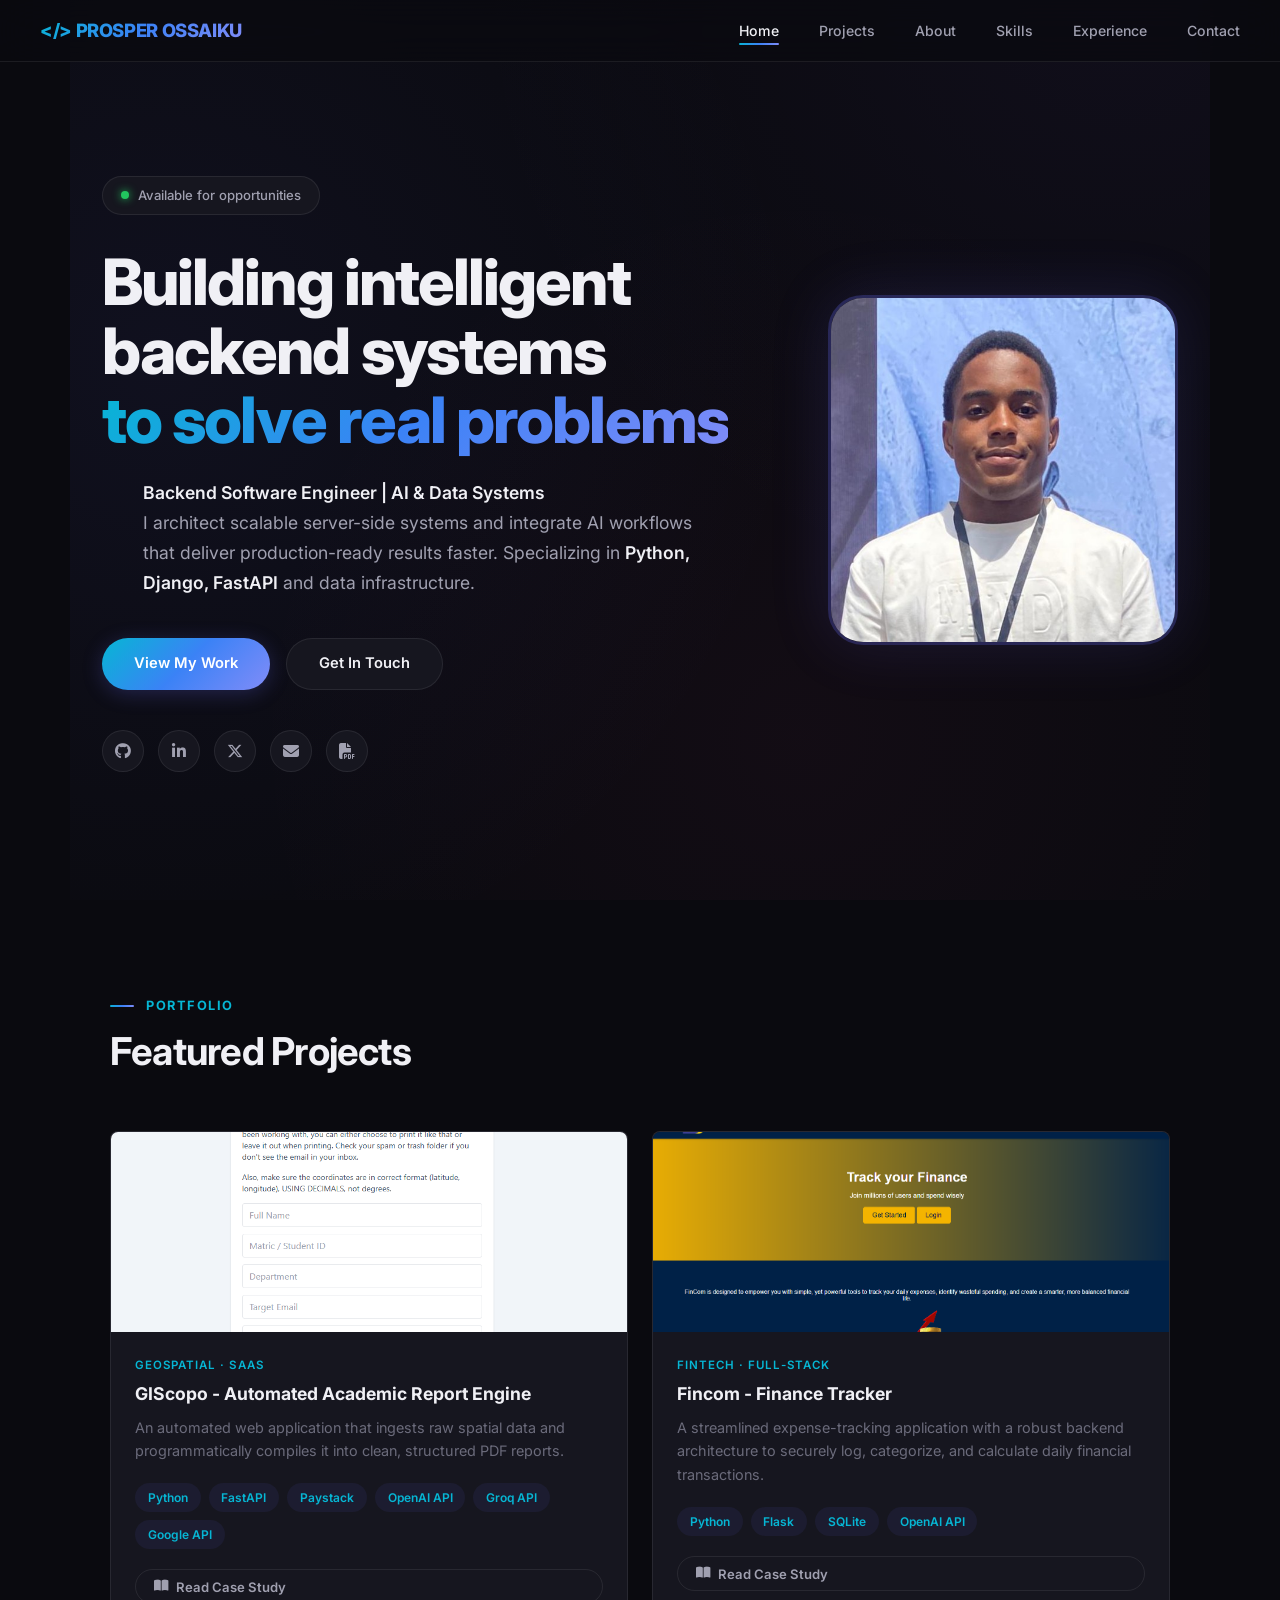
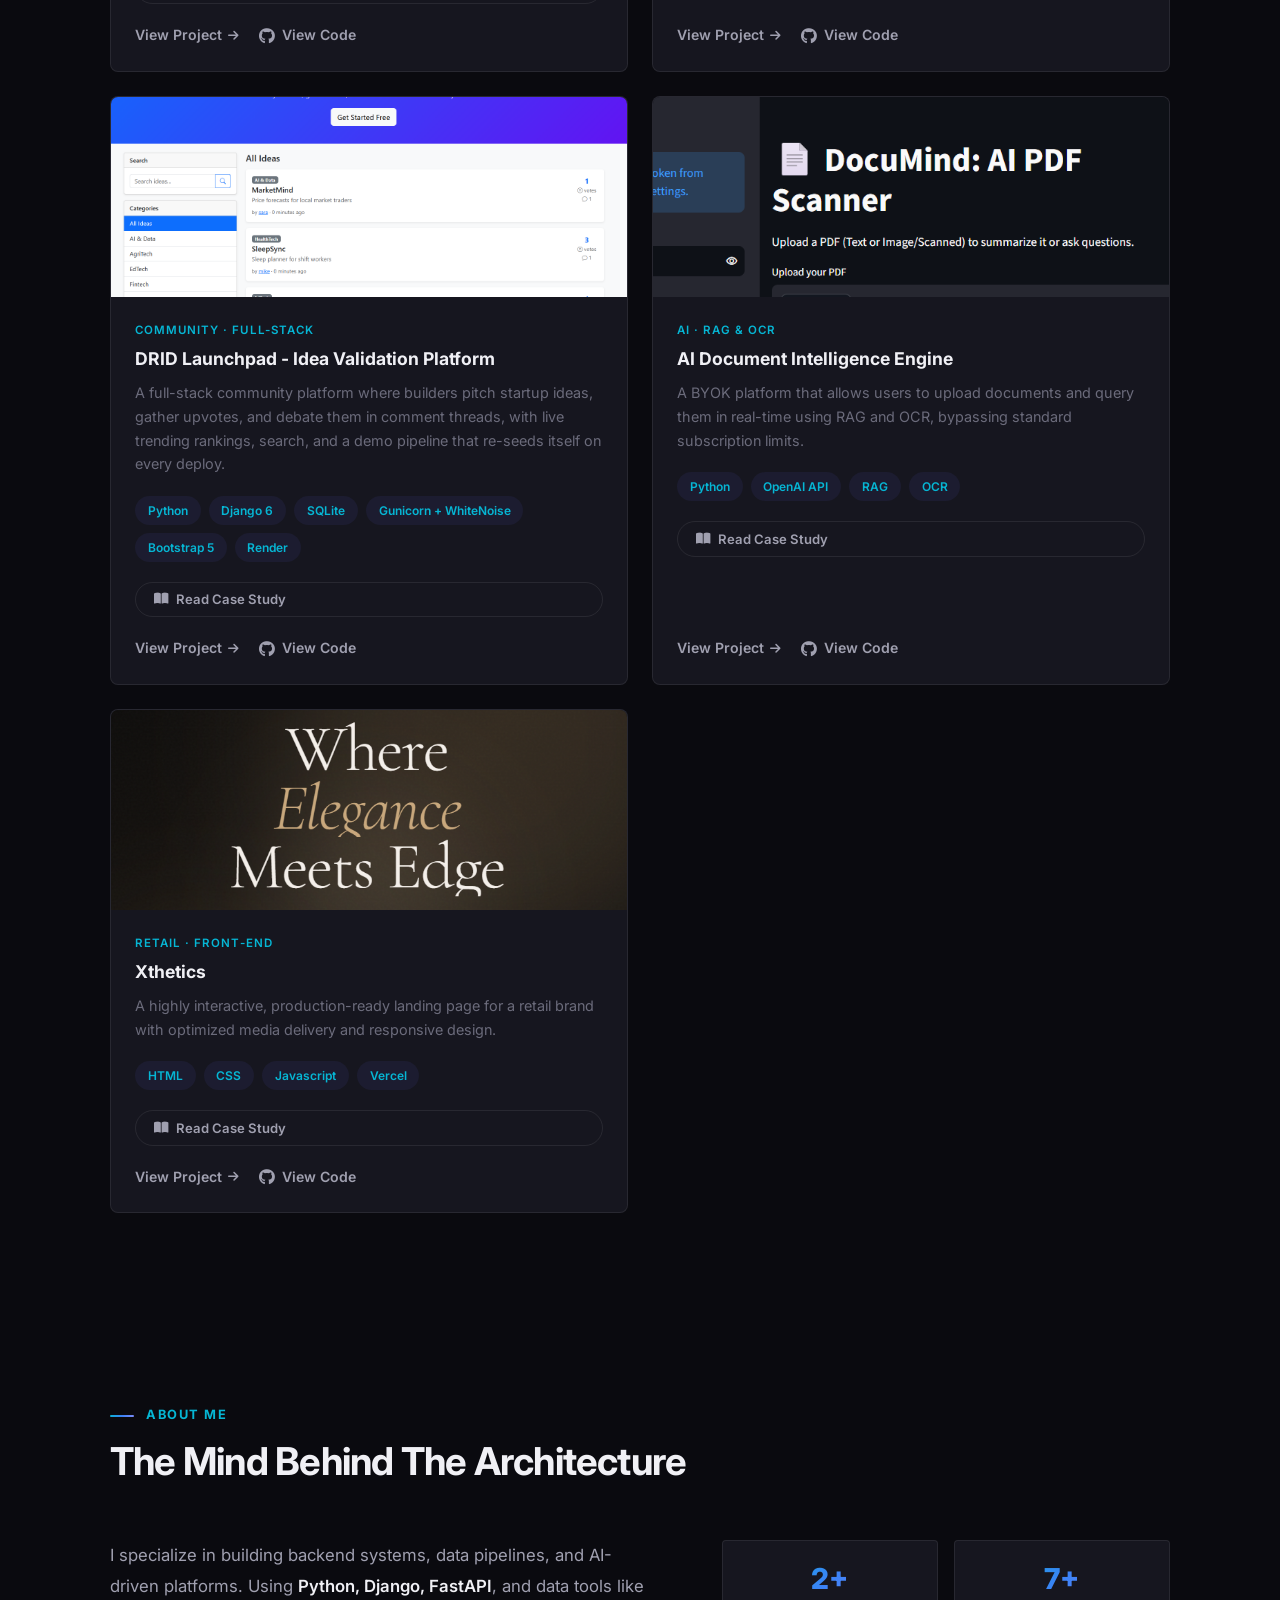
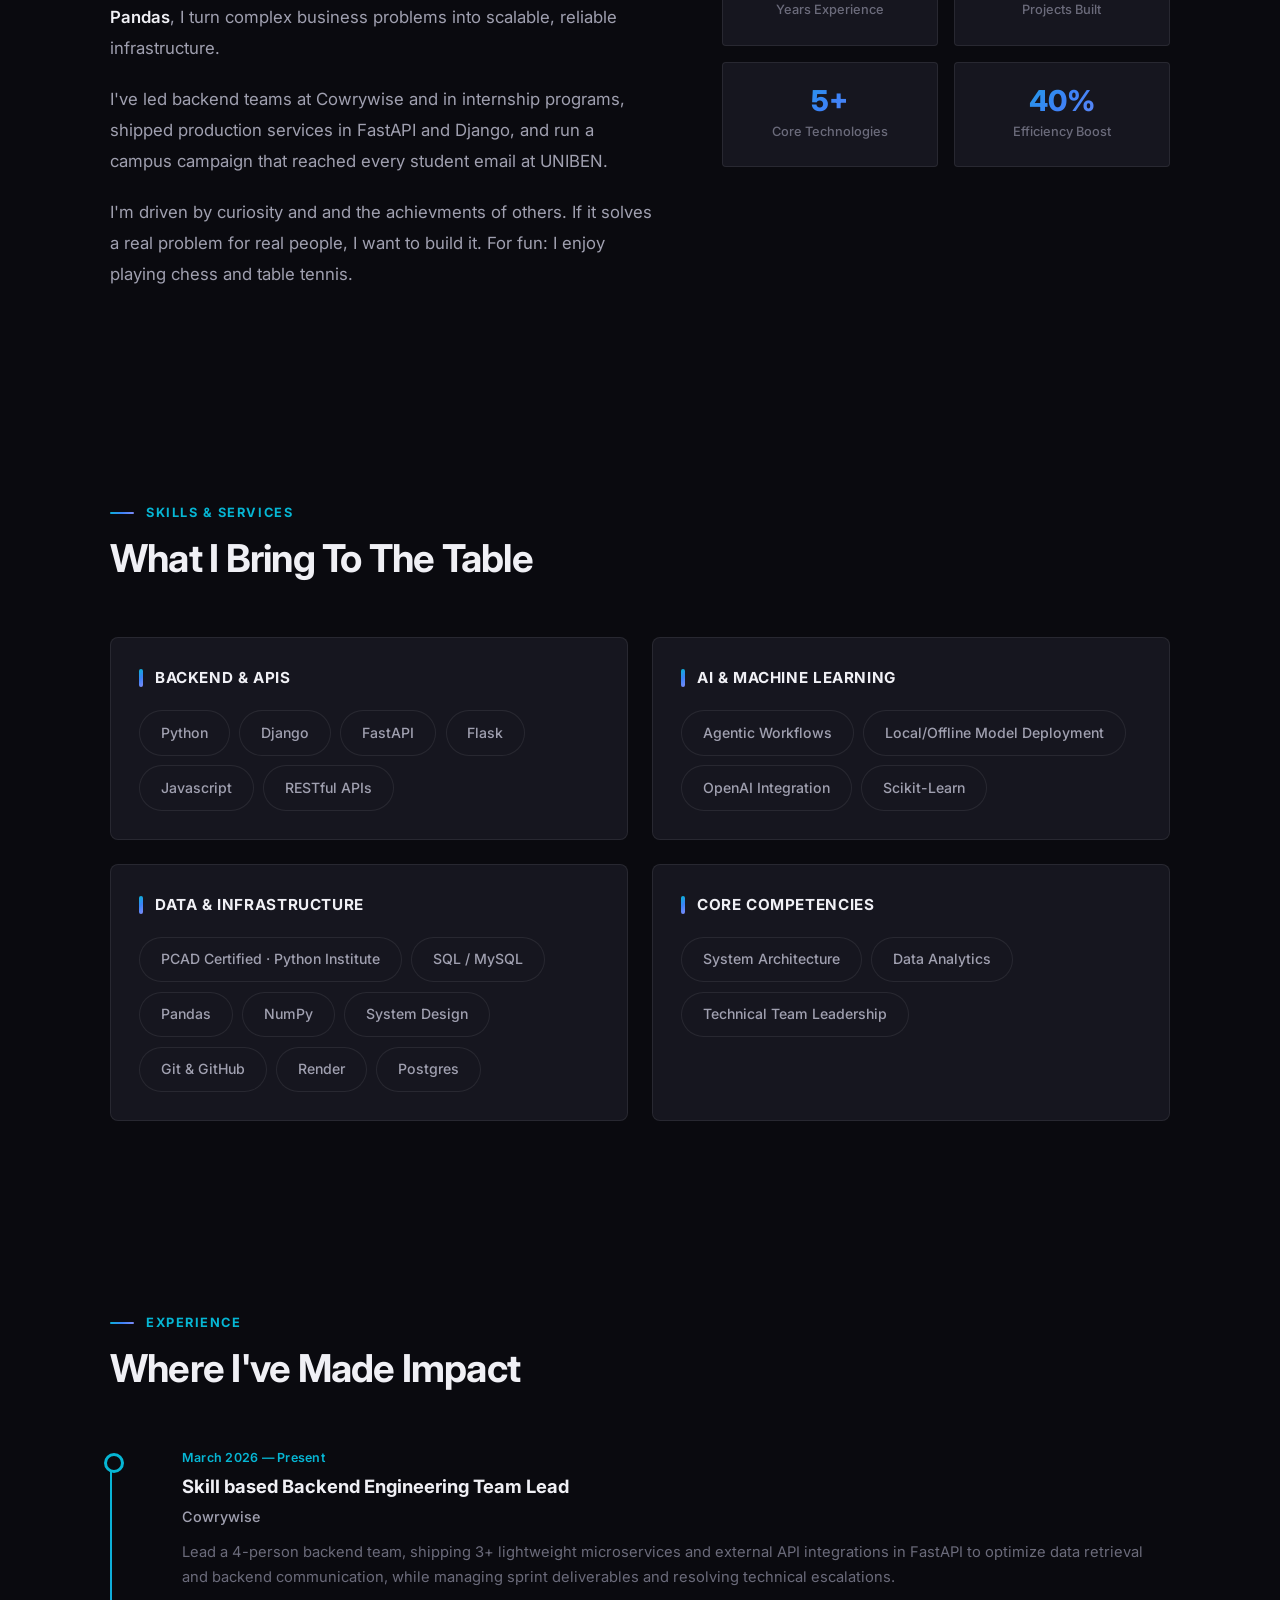
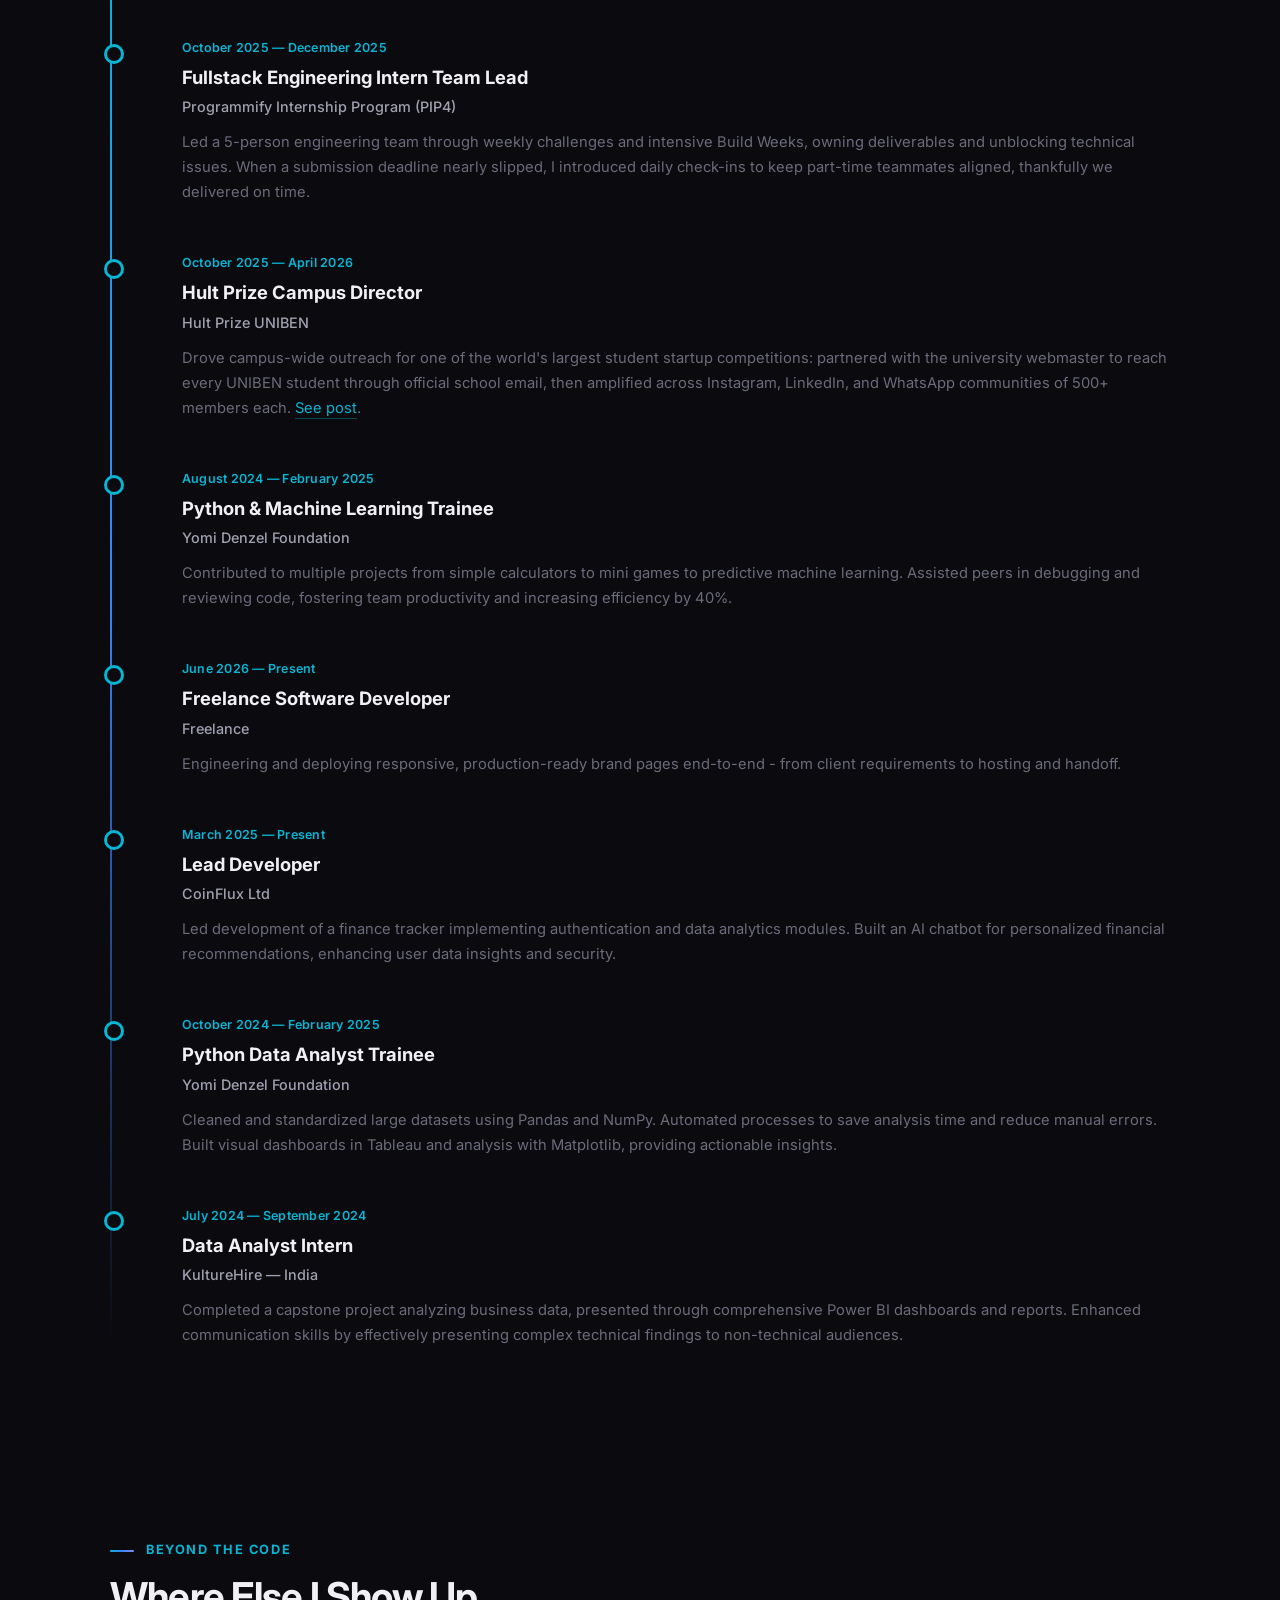
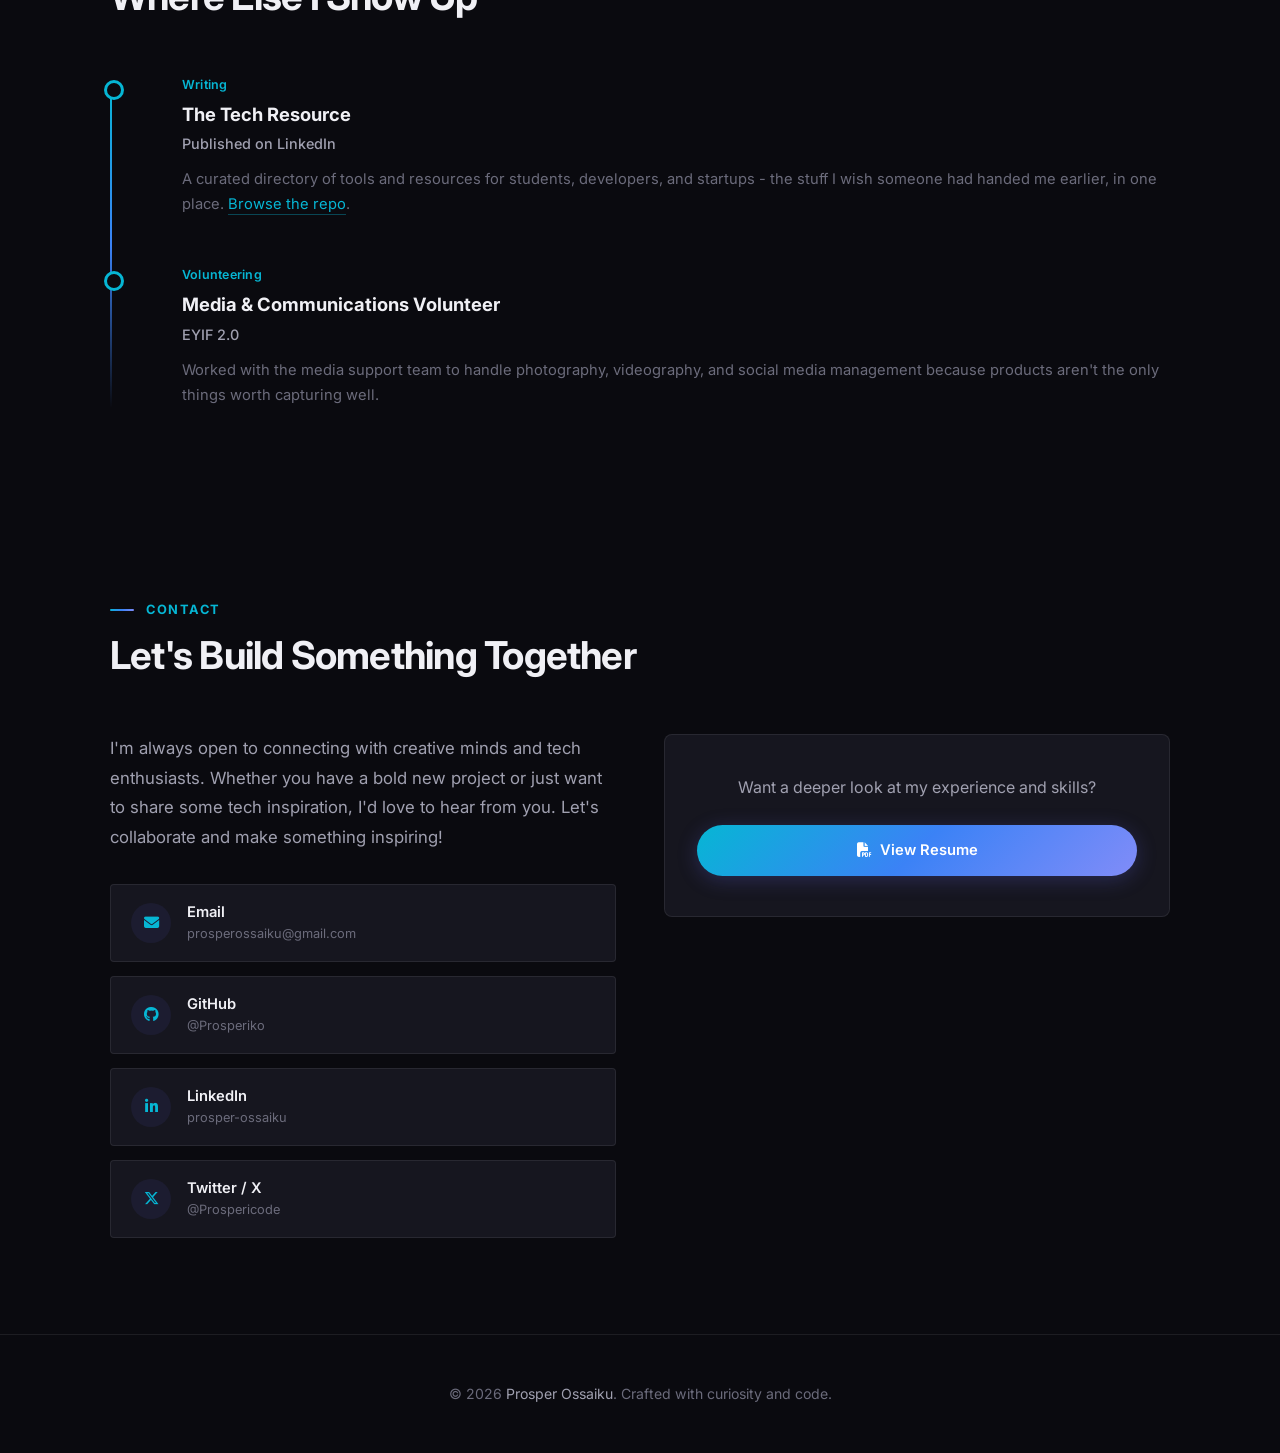
==== index.html @ 6cc5668b "updates to my x" ====
<!DOCTYPE html>
<html lang="en">
<head>
    <meta charset="UTF-8">
    <meta name="viewport" content="width=device-width, initial-scale=1.0">
    <meta name="description" content="Prosper Ossaiku | Backend Software Engineer — Building Intelligent backend systems to solve real problems.">

    <meta property="og:site_name" content="Prosper Ossaiku">
    <meta property="og:url" content="https://ossaiku.me">
    <meta property="og:image" content="https://ossaiku.me/img/pic.webp">
    <meta property="og:image:width" content="1200">
    <meta property="og:image:height" content="630">
    <meta property="og:type" content="website">
    <meta name="twitter:card" content="summary_large_image">
    <meta name="twitter:site" content="@Prospericode">
    <meta name="twitter:creator" content="@Prospericode">
    <meta name="twitter:title" content="Prosper Ossaiku | Backend Software Engineer">
    <meta name="twitter:description" content="Building intelligent backend systems to solve real problems.">
    <meta name="twitter:image" content="https://ossaiku.me/img/pic.webp">

    <title>Prosper Ossaiku | Backend Software Engineer</title>
    <link rel="shortcut icon" href="img/pic.webp" type="image/x-icon">
    <link rel="icon" href="img/pic.webp" type="image/x-icon">
    <link rel="preconnect" href="https://fonts.googleapis.com">
    <link rel="preconnect" href="https://fonts.gstatic.com" crossorigin>
    <link href="https://fonts.googleapis.com/css2?family=Inter:wght@300;400;500;600;700;800&display=swap" rel="stylesheet">
    <link rel="stylesheet" href="https://cdnjs.cloudflare.com/ajax/libs/font-awesome/6.5.0/css/all.min.css">
    <link rel="stylesheet" href="css/styles.css">

<!-- Google tag (gtag.js) -->
<script async src="https://www.googletagmanager.com/gtag/js?id=G-9DHEDC480B"></script>
<script>
  window.dataLayer = window.dataLayer || [];
  function gtag(){dataLayer.push(arguments);}
  gtag('js', new Date());
  gtag('config', 'G-9DHEDC480B');
</script>
</head>

<body>

    <!-- Navigation -->
    <nav class="navbar" id="navbar">
        <a href="#" class="logo">&lt;/&gt; PROSPER OSSAIKU</a>
        <button class="nav-toggle" id="navToggle" aria-label="Toggle navigation">
            <i class="fas fa-bars" id="menuIcon"></i>
        </button>
        <ul class="nav-links" id="navLinks">
            <li><a href="#home">Home</a></li>
            <li><a href="#projects">Projects</a></li>
            <li><a href="#about">About</a></li>
            <li><a href="#skills">Skills</a></li>
            <li><a href="#experience">Experience</a></li>
            <li><a href="#contact">Contact</a></li>
        </ul>
    </nav>
    <div class="nav-overlay" id="navOverlay"></div>

    <!-- Hero -->
    <section class="hero" id="home">
        <div class="hero-wrap">
            <div class="hero-content">
                <div class="hero-badge reveal">
                    <span class="dot"></span>
                    Available for opportunities
                </div>
                <h1 class="reveal reveal-delay-1">
                    Building intelligent backend systems<br>
                    <span class="gradient-text">to solve real problems</span>
                </h1>
                <p class="hero-desc reveal reveal-delay-2">
                    <strong>Backend Software Engineer | AI & Data Systems</strong>
                    <br>
                    I architect scalable server-side systems and integrate AI workflows that deliver production-ready results faster. Specializing in <strong>Python, Django, FastAPI</strong> and data infrastructure.
                </p>
                <div class="hero-buttons reveal reveal-delay-3">
                    <a href="#projects" class="btn btn-primary">View My Work</a>
                    <a href="#contact" class="btn btn-secondary">Get In Touch</a>
                </div>
                <div class="social-row reveal reveal-delay-3">
                    <a href="https://github.com/Prosperiko" target="_blank" rel="noopener" aria-label="GitHub"><i class="fab fa-github"></i></a>
                    <a href="https://linkedin.com/in/prosper-ossaiku" target="_blank" rel="noopener" aria-label="LinkedIn"><i class="fab fa-linkedin-in"></i></a>
                    <a href="https://x.com/Prospericode" target="_blank" rel="noopener" aria-label="Twitter"><i class="fab fa-x-twitter"></i></a>
                    <a href="mailto:prosperossaiku@gmail.com" aria-label="Email"><i class="fas fa-envelope"></i></a>
                    <a href="resume/ProsperOs_res.pdf" aria-label="View Resume"><i class="fas fa-file-pdf"></i></a>
                </div>
            </div>
            <div class="hero-photo reveal reveal-delay-2">
                <img src="img/pic.webp" alt="Prosper Ossaiku">
            </div>
        </div>
    </section>

    <!-- Projects -->
    <section id="projects">
        <div class="section-header reveal">
            <div class="section-label">Portfolio</div>
            <h2 class="section-title">Featured Projects</h2>
        </div>
        <div class="projects-grid">

            <!-- GIScopo -->
            <div class="project-card reveal">
                <div class="project-image">
                    <img src="img/backgound/gis.webp" alt="Giscopo screenshot" loading="lazy">
                </div>
                <div class="project-content">
                    <div class="project-domain">Geospatial · SaaS</div>
                    <div class="project-title">GIScopo - Automated Academic Report Engine</div>
                    <div class="project-desc">An automated web application that ingests raw spatial data and programmatically compiles it into clean, structured PDF reports.</div>
                    <div class="project-tags">
                        <span class="project-tag">Python</span>
                        <span class="project-tag">FastAPI</span>
                        <span class="project-tag">Paystack</span>
                        <span class="project-tag">OpenAI API</span>
                        <span class="project-tag">Groq API</span>
                        <span class="project-tag">Google API</span>
                    </div>
                    <button class="case-study-btn" data-modal="modal-giscopo">
                        <i class="fas fa-book-open"></i> Read Case Study
                    </button>
                    <div class="project-links">
                        <a href="https://giscopo.onrender.com" target="_blank" rel="noopener" class="project-link">View Project <i class="fas fa-arrow-right" style="font-size:0.75rem;"></i></a>
                        <a href="https://github.com/Prosperiko/giscopo" target="_blank" rel="noopener" class="project-link github"><i class="fab fa-github"></i> View Code</a>
                    </div>
                </div>
            </div>

            <!-- Fincom -->
            <div class="project-card reveal">
                <div class="project-image">
                    <img src="img/backgound/fincom.webp" alt="Fincom screenshot" loading="lazy">
                </div>
                <div class="project-content">
                    <div class="project-domain">Fintech · Full-Stack</div>
                    <div class="project-title">Fincom - Finance Tracker</div>
                    <div class="project-desc">A streamlined expense-tracking application with a robust backend architecture to securely log, categorize, and calculate daily financial transactions.</div>
                    <div class="project-tags">
                        <span class="project-tag">Python</span>
                        <span class="project-tag">Flask</span>
                        <span class="project-tag">SQLite</span>
                        <span class="project-tag">OpenAI API</span>
                    </div>
                    <button class="case-study-btn" data-modal="modal-fincom">
                        <i class="fas fa-book-open"></i> Read Case Study
                    </button>
                    <div class="project-links">
                        <a href="https://fincom.onrender.com" target="_blank" rel="noopener" class="project-link">View Project <i class="fas fa-arrow-right" style="font-size:0.75rem;"></i></a>
                        <a href="https://github.com/Prosperiko/fincom" target="_blank" rel="noopener" class="project-link github"><i class="fab fa-github"></i> View Code</a>
                    </div>
                </div>
            </div>

            <!-- DRID Launchpad -->
            <div class="project-card reveal">
                <div class="project-image">
                    <img src="img/backgound/drid.webp" alt="DRID Launchpad screenshot" loading="lazy">
                </div>
                <div class="project-content">
                    <div class="project-domain">Community · Full-Stack</div>
                    <div class="project-title">DRID Launchpad - Idea Validation Platform</div>
                    <div class="project-desc">A full-stack community platform where builders pitch startup ideas, gather upvotes, and debate them in comment threads, with live trending rankings, search, and a demo pipeline that re-seeds itself on every deploy.</div>
                    <div class="project-tags">
                        <span class="project-tag">Python</span>
                        <span class="project-tag">Django 6</span>
                        <span class="project-tag">SQLite</span>
                        <span class="project-tag">Gunicorn + WhiteNoise</span>
                        <span class="project-tag">Bootstrap 5</span>
                        <span class="project-tag">Render</span>
                    </div>
                    <button class="case-study-btn" data-modal="modal-drid">
                        <i class="fas fa-book-open"></i> Read Case Study
                    </button>
                    <div class="project-links">
                        <a href="https://drid-launchpad.onrender.com" target="_blank" rel="noopener" class="project-link">View Project <i class="fas fa-arrow-right" style="font-size:0.75rem;"></i></a>
                        <a href="https://github.com/Prosperiko/DRID-LAUNCHPAD" target="_blank" rel="noopener" class="project-link github"><i class="fab fa-github"></i> View Code</a>
                    </div>
                </div>
            </div>

            <!-- AI Document Intelligence -->
            <div class="project-card reveal reveal-delay-1">
                <div class="project-image">
                    <img src="img/backgound/docai.webp" alt="AI Document Intelligence Engine screenshot" loading="lazy">
                </div>
                <div class="project-content">
                    <div class="project-domain">AI · RAG &amp; OCR</div>
                    <div class="project-title">AI Document Intelligence Engine</div>
                    <div class="project-desc">A BYOK platform that allows users to upload documents and query them in real-time using RAG and OCR, bypassing standard subscription limits.</div>
                    <div class="project-tags">
                        <span class="project-tag">Python</span>
                        <span class="project-tag">OpenAI API</span>
                        <span class="project-tag">RAG</span>
                        <span class="project-tag">OCR</span>
                    </div>
                    <button class="case-study-btn" data-modal="modal-docai">
                        <i class="fas fa-book-open"></i> Read Case Study
                    </button>
                    <div class="project-links">
                        <a href="https://docuaimind.streamlit.app/" target="_blank" rel="noopener" class="project-link">View Project <i class="fas fa-arrow-right" style="font-size:0.75rem;"></i></a>
                        <a href="https://github.com/Prosperiko/GEN-AI-Project" target="_blank" rel="noopener" class="project-link github"><i class="fab fa-github"></i> View Code</a>
                    </div>
                </div>
            </div>

            <!-- Xthetics -->
            <div class="project-card reveal">
                <div class="project-image">
                    <img src="img/backgound/est.webp" alt="Xthetics screenshot" loading="lazy">
                </div>
                <div class="project-content">
                    <div class="project-domain">Retail · Front-End</div>
                    <div class="project-title">Xthetics</div>
                    <div class="project-desc">A highly interactive, production-ready landing page for a retail brand with optimized media delivery and responsive design.</div>
                    <div class="project-tags">
                        <span class="project-tag">HTML</span>
                        <span class="project-tag">CSS</span>
                        <span class="project-tag">Javascript</span>
                        <span class="project-tag">Vercel</span>
                    </div>
                    <button class="case-study-btn" data-modal="modal-xthetics">
                        <i class="fas fa-book-open"></i> Read Case Study
                    </button>
                    <div class="project-links">
                        <a href="https://xthetics.vercel.app" target="_blank" rel="noopener" class="project-link">View Project <i class="fas fa-arrow-right" style="font-size:0.75rem;"></i></a>
                        <a href="https://github.com/Prosperiko/xthetics" target="_blank" rel="noopener" class="project-link github"><i class="fab fa-github"></i> View Code</a>
                    </div>
                </div>
            </div>

        </div>
    </section>

    <!-- ============ MODALS ============ -->

    <!-- Fincom Modal -->
    <div class="modal-overlay" id="modal-fincom">
        <div class="modal">
            <button class="modal-close" aria-label="Close modal"><i class="fas fa-times"></i></button>
            <div class="modal-header">
                <h3>Fincom - Finance Tracker</h3>
                <p>Backend Architecture & Performance Deep Dive</p>
            </div>
            <div class="modal-body">
                <div class="modal-section">
                    <h4><i class="fas fa-exclamation-circle"></i> The Problem</h4>
                    <p>Many personal finance tools are bloated with unnecessary features, making it overly complex for users to simply track what comes in and what goes out. Users needed a lightweight, focused tool without the overhead of full-suite financial software.</p>
                </div>
                <div class="modal-section">
                    <h4><i class="fas fa-lightbulb"></i> The Solution</h4>
                    <p>I led the team that designed and built Fincom (MVP), a quick demo project and a streamlined expense-tracking application with a robust backend architecture to securely log, categorize, and calculate daily financial transactions. Integrated an AI chatbot for personalized financial recommendations using OpenAI API.</p>
                </div>
                <div class="modal-section">
                    <h4><i class="fas fa-sitemap"></i> System Architecture</h4>
                    <div class="architecture-block">
<pre>┌─────────────┐     ┌──────────────┐     ┌──────────┐
│   Client    │────▶│  Flask API   │────▶│  SQLite  │
│  (Browser)  │     │  (Python)    │     │  (ORM)   │
└─────────────┘     └──────────────┘     └──────────┘
                            │
                            ▼
                     ┌──────────────┐
                     │  OpenAI API  │
                     │  (Chatbot)   │
                     └──────────────┘</pre>
                    </div>
                </div>
                <div class="modal-section">
                    <h4><i class="fas fa-chart-line"></i> Key Metrics</h4>
                    <div class="metrics-grid">
                        <div class="metric-card">
                            <div class="metric-value">40%</div>
                            <div class="metric-label">Faster Logging</div>
                        </div>
                        <div class="metric-card">
                            <div class="metric-value">&lt;200ms</div>
                            <div class="metric-label">API Response</div>
                        </div>
                        <div class="metric-card">
                            <div class="metric-value">Zero</div>
                            <div class="metric-label">Data Breaches</div>
                        </div>
                        <div class="metric-card">
                            <div class="metric-value">bcrypt</div>
                            <div class="metric-label">Auth Hashing</div>
                        </div>
                    </div>
                </div>
            </div>
        </div>
    </div>

    <!-- GIScopo Modal -->
    <div class="modal-overlay" id="modal-giscopo">
        <div class="modal">
            <button class="modal-close" aria-label="Close modal"><i class="fas fa-times"></i></button>
            <div class="modal-header">
                <h3>GIScopo - Automated Academic Report Engine</h3>
                <p>Spatial Data Pipeline & Report Generation</p>
            </div>
            <div class="modal-body">
                <div class="modal-section">
                    <h4><i class="fas fa-exclamation-circle"></i> The Problem</h4>
                    <p>Generating standardized spatial topology reports manually was a slow, error-prone process that bottlenecked spatial data analysis. Researchers and students spent hours formatting raw satellite data into usable academic reports.</p>
                </div>
                <div class="modal-section">
                    <h4><i class="fas fa-lightbulb"></i> The Solution</h4>
                    <p>I engineered GIScopo, an automated web application deployed on Render that connects to Google Earth Engine API, ingests raw spatial data, and programmatically compiles it into clean, structured PDF reports with AI-generated insights and satellite imagery of specified locations.</p>
                </div>
                <div class="modal-section">
                    <h4><i class="fas fa-sitemap"></i> System Architecture</h4>
                    <div class="architecture-block">
<pre>┌─────────────┐     ┌──────────────┐     ┌──────────────┐
│   Client    │────▶│   FastAPI    │────▶│   Postgres   │
│  (Browser)  │     │   (Python)   │     │   (Reports)  │
└─────────────┘     └──────────────┘     └──────────────┘
                            │
              ┌─────────────┼─────────────┐
              ▼             ▼             ▼
        ┌─────────┐  ┌──────────┐  ┌──────────┐
        │ Google  │  │  OpenAI  │  │ Paystack │
        │  API    │  │   API    │  │ (Payments)│
        └─────────┘  └──────────┘  └──────────┘</pre>
                    </div>
                </div>
                <div class="modal-section">
                    <h4><i class="fas fa-chart-line"></i> Key Metrics</h4>
                    <div class="metrics-grid">
                        <div class="metric-card">
                            <div class="metric-value">4h → 3m</div>
                            <div class="metric-label">Report Generation</div>
                        </div>
                        <div class="metric-card">
                            <div class="metric-value">99.2%</div>
                            <div class="metric-label">Formatting Accuracy</div>
                        </div>
                        <div class="metric-card">
                            <div class="metric-value">3</div>
                            <div class="metric-label">APIs Integrated</div>
                        </div>
                        <div class="metric-card">
                            <div class="metric-value">CI/CD</div>
                            <div class="metric-label">Deployment</div>
                        </div>
                    </div>
                </div>
            </div>
        </div>
    </div>

    <!-- DRID Launchpad Modal -->
    <div class="modal-overlay" id="modal-drid">
        <div class="modal">
            <button class="modal-close" aria-label="Close modal"><i class="fas fa-times"></i></button>
            <div class="modal-header">
                <h3>DRID Launchpad - Idea Validation Platform</h3>
                <p>Full-Stack Django Build & Self-Healing Deploy Pipeline</p>
            </div>
            <div class="modal-body">
                <div class="modal-section">
                    <h4><i class="fas fa-exclamation-circle"></i> The Problem</h4>
                    <p>Early-stage builders validate ideas in group chats and spreadsheets - feedback scatters across threads, good ideas sink unnoticed, and there's no single place to see which concepts the community actually wants. I wanted a platform where an idea lives or dies on visible community signal, not on who shouts loudest.</p>
                </div>
                <div class="modal-section">
                    <h4><i class="fas fa-lightbulb"></i> The Solution</h4>
                    <p>I designed and shipped DRID Launchpad end-to-end on Django 6: custom registration built on Django's auth system, idea submission with auto-generated slugs (a duplicate title appends -1, -2 instead of crashing), and a one-vote-per-user rule enforced by a database constraint; not just hidden UI. Upvoting is a single AJAX call with no page reload, Trending ranks by votes then engagement, and edit/delete permissions are checked server-side so a tampered form can't bypass them. Because Render's free tier wipes SQLite on every deploy, I wrote a <code>seed_demo</code> management command that rebuilds all demo data at build time so the site heals itself on every push.</p>
                </div>
                <div class="modal-section">
                    <h4><i class="fas fa-sitemap"></i> System Architecture</h4>
                    <div class="architecture-block">
<pre>┌─────────────┐     ┌──────────────┐     ┌─────────────┐
│   Client    │────▶│   Gunicorn   │────▶│   SQLite    │
│  (Browser)  │     │  (Django 6)  │     │  (migrated +│
└─────────────┘     └──────────────┘     │   seeded)   │
                                         └─────────────┘
                        │
                        ▼
                 ┌──────────────┐
                 │  WhiteNoise  │
                 │ (compressed  │
                 │static files) │
                 └──────────────┘</pre>
                    </div>
                </div>
                <div class="modal-section">
                    <h4><i class="fas fa-chart-line"></i> Key Metrics</h4>
                    <div class="metrics-grid">
                        <div class="metric-card">
                            <div class="metric-value">8</div>
                            <div class="metric-label">Ideas Auto-Seeded</div>
                        </div>
                        <div class="metric-card">
                            <div class="metric-value">0</div>
                            <div class="metric-label">Secrets in Code</div>
                        </div>
                        <div class="metric-card">
                            <div class="metric-value">1</div>
                            <div class="metric-label">Vote/User (DB-Enforced)</div>
                        </div>
                        <div class="metric-card">
                            <div class="metric-value">Auto</div>
                            <div class="metric-label">Deploy on Every Push</div>
                        </div>
                    </div>
                </div>
            </div>
        </div>
    </div>

    <!-- DocAI Modal -->
    <div class="modal-overlay" id="modal-docai">
        <div class="modal">
            <button class="modal-close" aria-label="Close modal"><i class="fas fa-times"></i></button>
            <div class="modal-header">
                <h3>AI Document Intelligence Engine</h3>
                <p>BYOK Architecture & RAG Pipeline</p>
            </div>
            <div class="modal-body">
                <div class="modal-section">
                    <h4><i class="fas fa-exclamation-circle"></i> The Problem</h4>
                    <p>Free-tier conversational AI platforms strictly limit document uploads and query volumes, leaving students and researchers blocked during critical study sessions. Users needed unrestricted access without hitting paywalls.</p>
                </div>
                <div class="modal-section">
                    <h4><i class="fas fa-lightbulb"></i> The Solution</h4>
                    <p>I architected a custom web platform integrating OpenAI's API, Retrieval-Augmented Generation (RAG), and OCR scanning with a BYOK (Bring Your Own Key) model. Users plug in their own API keys and bypass standard subscription limits.</p>
                </div>
                <div class="modal-section">
                    <h4><i class="fas fa-sitemap"></i> System Architecture</h4>
                    <div class="architecture-block">
<pre>┌─────────────┐     ┌──────────────┐     ┌─────────────┐
│   Client    │────▶│  Streamlit   │────▶│  ChromaDB   │
│  (Browser)  │     │   (Python)   │     │  (Vectors)  │
└─────────────┘     └──────────────┘     └─────────────┘
                            │
              ┌─────────────┴─────────────┐
              ▼                           ▼
        ┌──────────┐               ┌──────────┐
        │  OpenAI  │               │   OCR    │
        │   API    │               │ (Tesseract)
        │ (BYOK)   │               └──────────┘
        └──────────┘</pre>
                    </div>
                </div>
                <div class="modal-section">
                    <h4><i class="fas fa-chart-line"></i> Key Metrics</h4>
                    <div class="metrics-grid">
                        <div class="metric-card">
                            <div class="metric-value">Unlimited</div>
                            <div class="metric-label">Queries (BYOK)</div>
                        </div>
                        <div class="metric-card">
                            <div class="metric-value">50+</div>
                            <div class="metric-label">Concurrent Sessions</div>
                        </div>
                        <div class="metric-card">
                            <div class="metric-value">94%</div>
                            <div class="metric-label">OCR Accuracy</div>
                        </div>
                        <div class="metric-card">
                            <div class="metric-value">&lt;1.2s</div>
                            <div class="metric-label">Query Response</div>
                        </div>
                    </div>
                </div>
            </div>
        </div>
    </div>

    <!-- Xthetics Modal -->
    <div class="modal-overlay" id="modal-xthetics">
        <div class="modal">
            <button class="modal-close" aria-label="Close modal"><i class="fas fa-times"></i></button>
            <div class="modal-header">
                <h3>Xthetics</h3>
                <p>Performance-Optimized Media Delivery</p>
            </div>
            <div class="modal-body">
                <div class="modal-section">
                    <h4><i class="fas fa-exclamation-circle"></i> The Problem</h4>
                    <p>Visual-heavy platforms frequently suffer from slow load times and inefficient media delivery, which severely damages user retention. The client needed a landing page that felt premium without sacrificing performance.</p>
                </div>
                <div class="modal-section">
                    <h4><i class="fas fa-lightbulb"></i> The Solution</h4>
                    <p>The client needed a premium-feeling brand page that still loaded fast on Nigerian mobile networks. I built Xthetics as a static site on Vercel's edge network - compressing and resizing the visual assets cut the image payload from 2.4MB to 0.18MB and brought the page to a 100 Lighthouse score across 12+ responsive breakpoints.</p>
                </div>
                <div class="modal-section">
                    <h4><i class="fas fa-sitemap"></i> System Architecture</h4>
                    <div class="architecture-block">
<pre>┌─────────────┐     ┌──────────────┐
│   Client    │────▶│ Vercel Edge  │
│  (Browser)  │     │ (CDN + HTTPS)│
└─────────────┘     └──────────────┘
                            │
                            ▼
                     ┌──────────────┐
                     │  Compressed  │
                     │  WebP Images │
                     └──────────────┘</pre>
                    </div>
                </div>
                <div class="modal-section">
                    <h4><i class="fas fa-chart-line"></i> Key Metrics</h4>
                    <div class="metrics-grid">
                        <div class="metric-card">
                            <div class="metric-value">60%</div>
                            <div class="metric-label">Load Time Reduction</div>
                        </div>
                        <div class="metric-card">
                            <div class="metric-value">2.4→0.18MB</div>
                            <div class="metric-label">Image Payload</div>
                        </div>
                        <div class="metric-card">
                            <div class="metric-value">100</div>
                            <div class="metric-label">Lighthouse Score</div>
                        </div>
                        <div class="metric-card">
                            <div class="metric-value">12+</div>
                            <div class="metric-label">Breakpoints</div>
                        </div>
                    </div>
                </div>
            </div>
        </div>
    </div>

    <!-- About -->
    <section id="about">
        <div class="section-header reveal">
            <div class="section-label">About Me</div>
            <h2 class="section-title">The Mind Behind The Architecture</h2>
        </div>
        <div class="about-grid">
            <div class="about-text reveal">

                <p>I specialize in building backend systems, data pipelines, and AI-driven platforms. Using <strong>Python, Django, FastAPI</strong>, and data tools like <strong>Pandas</strong>, I turn complex business problems into scalable, reliable infrastructure.</p>

                <p>I've led backend teams at Cowrywise and in internship programs, shipped production services in FastAPI and Django, and run a campus campaign that reached every student email at UNIBEN.</p>

                <p>I'm driven by curiosity and and the achievments of others. If it solves a real problem for real people, I want to build it. For fun: I enjoy playing chess and table tennis.</p>
            </div>
            <div class="about-stats reveal reveal-delay-1">
                <div class="stat-card">
                    <div class="number">2+</div>
                    <div class="label">Years Experience</div>
                </div>
                <div class="stat-card">
                    <div class="number">7+</div>
                    <div class="label">Projects Built</div>
                </div>
                <div class="stat-card">
                    <div class="number">5+</div>
                    <div class="label">Core Technologies</div>
                </div>
                <div class="stat-card">
                    <div class="number">40%</div>
                    <div class="label">Efficiency Boost</div>
                </div>
            </div>
        </div>
    </section>

    <!-- Skills -->
    <section id="skills">
        <div class="section-header reveal">
            <div class="section-label">Skills & Services</div>
            <h2 class="section-title">What I Bring To The Table</h2>
        </div>
        <div class="skills-categories reveal">
            <div class="skill-category">
                <h3>Backend & APIs</h3>
                <div class="skill-tags">
                    <span class="skill-tag">Python</span>
                    <span class="skill-tag">Django</span>
                    <span class="skill-tag">FastAPI</span>
                    <span class="skill-tag">Flask</span>
                    <span class="skill-tag">Javascript</span>
                    <span class="skill-tag">RESTful APIs</span>
                </div>
            </div>
            <div class="skill-category">
                <h3>AI & Machine Learning</h3>
                <div class="skill-tags">
                    <span class="skill-tag">Agentic Workflows</span>
                    <span class="skill-tag">Local/Offline Model Deployment</span>
                    <span class="skill-tag">OpenAI Integration</span>
                    <span class="skill-tag">Scikit-Learn</span>
                </div>
            </div>
            <div class="skill-category">
                <h3>Data & Infrastructure</h3>
                <div class="skill-tags">
                    <span class="skill-tag">PCAD Certified · Python Institute</span>
                    <span class="skill-tag">SQL / MySQL</span>
                    <span class="skill-tag">Pandas</span>
                    <span class="skill-tag">NumPy</span>
                    <span class="skill-tag">System Design</span>
                    <span class="skill-tag">Git & GitHub</span>
                    <span class="skill-tag">Render</span>
                    <span class="skill-tag">Postgres</span>
                </div>
            </div>
            <div class="skill-category">
                <h3>Core Competencies</h3>
                <div class="skill-tags">
                    <span class="skill-tag">System Architecture</span>
                    <span class="skill-tag">Data Analytics</span>
                    <span class="skill-tag">Technical Team Leadership</span>
                </div>
            </div>
        </div>
    </section>

    <!-- Experience -->
    <section id="experience">
        <div class="section-header reveal">
            <div class="section-label">Experience</div>
            <h2 class="section-title">Where I've Made Impact</h2>
        </div>
        <div class="timeline">
            <div class="timeline-item reveal">
                <div class="timeline-date">March 2026 — Present</div>
                <div class="timeline-title">Skill based Backend Engineering Team Lead</div>
                <div class="timeline-company">Cowrywise</div>
                <div class="timeline-desc">Lead a 4-person backend team, shipping 3+ lightweight microservices and external API integrations in FastAPI to optimize data retrieval and backend communication, while managing sprint deliverables and resolving technical escalations.</div>
            </div>

            <div class="timeline-item reveal">
                <div class="timeline-date">October 2025 — December 2025</div>
                <div class="timeline-title">Fullstack Engineering Intern Team Lead</div>
                <div class="timeline-company">Programmify Internship Program (PIP4)</div>
                <div class="timeline-desc">Led a 5-person engineering team through weekly challenges and intensive Build Weeks, owning deliverables and unblocking technical issues. When a submission deadline nearly slipped, I introduced daily check-ins to keep part-time teammates aligned, thankfully we delivered on time.</div>
            </div>

            <div class="timeline-item reveal">
                <div class="timeline-date">October 2025 — April 2026</div>
                <div class="timeline-title">Hult Prize Campus Director</div>
                <div class="timeline-company">Hult Prize UNIBEN</div>
                <div class="timeline-desc">Drove campus-wide outreach for one of the world's largest student startup competitions: partnered with the university webmaster to reach every UNIBEN student through official school email, then amplified across Instagram, LinkedIn, and WhatsApp communities of 500+ members each. <a href="https://www.linkedin.com/feed/update/urn:li:activity:7459610547127439360/">See post</a>.</div>
            </div>

            <div class="timeline-item reveal">
                <div class="timeline-date">August 2024 — February 2025</div>
                <div class="timeline-title">Python & Machine Learning Trainee</div>
                <div class="timeline-company">Yomi Denzel Foundation</div>
                <div class="timeline-desc">Contributed to multiple projects from simple calculators to mini games to predictive machine learning. Assisted peers in debugging and reviewing code, fostering team productivity and increasing efficiency by 40%.</div>
            </div>

            <div class="timeline-item reveal">
                <div class="timeline-date">June 2026 — Present</div>
                <div class="timeline-title">Freelance Software Developer</div>
                <div class="timeline-company">Freelance</div>
                <div class="timeline-desc">Engineering and deploying responsive, production-ready brand pages end-to-end - from client requirements to hosting and handoff.</div>
            </div>

            <div class="timeline-item reveal">
                <div class="timeline-date">March 2025 — Present</div>
                <div class="timeline-title">Lead Developer</div>
                <div class="timeline-company">CoinFlux Ltd</div>
                <div class="timeline-desc">Led development of a finance tracker implementing authentication and data analytics modules. Built an AI chatbot for personalized financial recommendations, enhancing user data insights and security.</div>
            </div>

            <div class="timeline-item reveal">
                <div class="timeline-date">October 2024 — February 2025</div>
                <div class="timeline-title">Python Data Analyst Trainee</div>
                <div class="timeline-company">Yomi Denzel Foundation</div>
                <div class="timeline-desc">Cleaned and standardized large datasets using Pandas and NumPy. Automated processes to save analysis time and reduce manual errors. Built visual dashboards in Tableau and analysis with Matplotlib, providing actionable insights.</div>
            </div>
            <div class="timeline-item reveal">
                <div class="timeline-date">July 2024 — September 2024</div>
                <div class="timeline-title">Data Analyst Intern</div>
                <div class="timeline-company">KultureHire — India</div>
                <div class="timeline-desc">Completed a capstone project analyzing business data, presented through comprehensive Power BI dashboards and reports. Enhanced communication skills by effectively presenting complex technical findings to non-technical audiences.</div>
            </div>
        </div>
    </section>

    <!-- Beyond the Code -->
    <section id="beyond">
        <div class="section-header reveal">
            <div class="section-label">Beyond the Code</div>
            <h2 class="section-title">Where Else I Show Up</h2>
        </div>
        <div class="timeline">
            <div class="timeline-item reveal">
                <div class="timeline-date">Writing</div>
                <div class="timeline-title"><a href="https://www.linkedin.com/pulse/tech-startup-resource-directory-save-message-prosper-ossaiku--jq6lf/">The Tech Resource</a></div>
                <div class="timeline-company">Published on LinkedIn</div>
                <div class="timeline-desc">A curated directory of tools and resources for students, developers, and startups - the stuff I wish someone had handed me earlier, in one place. <a href="https://github.com/Prosperiko/The-Tech-Startup-Resource-Directory">Browse the repo</a>.</div>
            </div>
            <div class="timeline-item reveal">
                <div class="timeline-date">Volunteering</div>
                <div class="timeline-title"><a href="https://www.linkedin.com/posts/prosper-ossaiku_eyif-eyif20-edoyouthimpactforum-ugcPost-7497281647969497088-eYu-/">Media &amp; Communications Volunteer</a></div>
                <div class="timeline-company">EYIF 2.0</div>
                <div class="timeline-desc">Worked with the media support team to handle photography, videography, and social media management because products aren't the only things worth capturing well.</div>
            </div>
        </div>
    </section>

    <!-- Contact -->
    <section id="contact">
        <div class="section-header reveal">
            <div class="section-label">Contact</div>
            <h2 class="section-title">Let's Build Something Together</h2>
        </div>
        <div class="contact-grid">
            <div class="reveal">
                <p class="contact-text">I'm always open to connecting with creative minds and tech enthusiasts. Whether you have a bold new project or just want to share some tech inspiration, I'd love to hear from you. Let's collaborate and make something inspiring!</p>
                <div class="contact-links">
                    <a href="mailto:prosperossaiku@gmail.com" class="contact-link">
                        <div class="icon-wrap"><i class="fas fa-envelope"></i></div>
                        <div class="link-info">
                            <span class="link-label">Email</span>
                            <span class="link-meta">prosperossaiku@gmail.com</span>
                        </div>
                    </a>
                    <a href="https://github.com/Prosperiko" target="_blank" rel="noopener" class="contact-link">
                        <div class="icon-wrap"><i class="fab fa-github"></i></div>
                        <div class="link-info">
                            <span class="link-label">GitHub</span>
                            <span class="link-meta">@Prosperiko</span>
                        </div>
                    </a>
                    <a href="https://linkedin.com/in/prosper-ossaiku" target="_blank" rel="noopener" class="contact-link">
                        <div class="icon-wrap"><i class="fab fa-linkedin-in"></i></div>
                        <div class="link-info">
                            <span class="link-label">LinkedIn</span>
                            <span class="link-meta">prosper-ossaiku</span>
                        </div>
                    </a>
                    <a href="https://x.com/Prospericode" target="_blank" rel="noopener" class="contact-link">
                        <div class="icon-wrap"><i class="fab fa-x-twitter"></i></div>
                        <div class="link-info">
                            <span class="link-label">Twitter / X</span>
                            <span class="link-meta">@Prospericode</span>
                        </div>
                    </a>
                </div>
            </div>
            <div class="contact-card reveal reveal-delay-1">
                <p>Want a deeper look at my experience and skills?</p>
                <a href="resume/ProsperOs_res.pdf" class="btn btn-primary" style="width:100%; justify-content:center;">
                    <i class="fas fa-file-pdf"></i> View Resume
                </a>
            </div>
        </div>
    </section>

    <!-- Footer -->
    <footer>
        <p>&copy; <script>document.write(new Date().getFullYear())</script> <a href="https://ossaiku.me">Prosper Ossaiku</a>. Crafted with curiosity and code.</p>
    </footer>

    <script src="js/main.js"></script>
</body>
</html>
---- css/styles.css ----
/* ===== CSS VARIABLES ===== */
:root {
    --bg-primary: #0a0a0f;
    --bg-secondary: #12121a;
    --bg-card: #16161f;
    --bg-card-hover: #1e1e2a;
    --text-primary: #f0f0f5;
    --text-secondary: #a0a0b0;
    --text-muted: #6b6b7b;

    --accent: #06b6d4;     
    --accent-secondary: #3b82f6; 

    --accent-gradient: linear-gradient(135deg, #06b6d4 0%, #3b82f6 50%, #818cf8 100%);

    --border: rgba(255, 255, 255, 0.08); 
    --radius: 8px;   
    --radius-sm: 4px;

    --transition: all 0.35s cubic-bezier(0.16, 1, 0.3, 1);
}

/* ===== RESET & BASE ===== */
* { margin: 0; padding: 0; box-sizing: border-box; }

html { scroll-behavior: smooth; }

body {
    font-family: 'Inter', -apple-system, BlinkMacSystemFont, 'Segoe UI', sans-serif;
    background: var(--bg-primary);
    color: var(--text-primary);
    line-height: 1.6;
    overflow-x: hidden;
    -webkit-font-smoothing: antialiased;
}

body.modal-open {
    overflow: hidden;
}

::selection {
    background: rgba(99,102,241,0.3);
    color: var(--text-primary);
}

::-webkit-scrollbar { width: 8px; }
::-webkit-scrollbar-track { background: var(--bg-primary); }
::-webkit-scrollbar-thumb { background: var(--bg-card); border-radius: 4px; }
::-webkit-scrollbar-thumb:hover { background: var(--accent); }

/* ===== NAVIGATION ===== */
.navbar {
    position: fixed;
    top: 0; left: 0; right: 0;
    z-index: 1000;
    padding: 1rem 2.5rem;
    background: rgba(10,10,15,0.75);
    backdrop-filter: blur(20px) saturate(1.2);
    -webkit-backdrop-filter: blur(20px) saturate(1.2);
    border-bottom: 1px solid var(--border);
    display: flex;
    justify-content: space-between;
    align-items: center;
    transition: var(--transition);
}

.navbar.scrolled {
    padding: 0.75rem 2.5rem;
    background: rgba(10,10,15,0.92);
}

.logo {
    font-weight: 800;
    font-size: 1.15rem;
    letter-spacing: -0.02em;
    background: var(--accent-gradient);
    -webkit-background-clip: text;
    -webkit-text-fill-color: transparent;
    background-clip: text;
    text-decoration: none;
}

.nav-links {
    display: flex;
    gap: 2.5rem;
    list-style: none;
}

.nav-links a {
    color: var(--text-secondary);
    text-decoration: none;
    font-size: 0.88rem;
    font-weight: 500;
    transition: color 0.3s;
    position: relative;
    padding: 0.25rem 0;
}

.nav-links a:hover, .nav-links a.active { color: var(--text-primary); }

.nav-links a::after {
    content: '';
    position: absolute;
    bottom: -2px; left: 0;
    width: 0; height: 2px;
    background: var(--accent-gradient);
    border-radius: 2px;
    transition: width 0.3s ease;
}

.nav-links a:hover::after, .nav-links a.active::after { width: 100%; }

.nav-toggle {
    display: none;
    background: none;
    border: none;
    color: var(--text-primary);
    font-size: 1.25rem;
    cursor: pointer;
    padding: 0.5rem;
}

.nav-overlay {
    display: none;
    position: fixed;
    inset: 0;
    background: rgba(0,0,0,0.5);
    z-index: 999;
    opacity: 0;
    transition: opacity 0.3s;
}

.nav-overlay.active { display: block; opacity: 1; }

/* ===== HERO ===== */
.hero {
    min-height: 100vh;
    display: flex;
    align-items: center;
    justify-content: center;
    padding: 7rem 2rem 4rem;
    position: relative;
    overflow: hidden;
}

.hero::before {
    content: '';
    position: absolute;
    top: -30%; left: -20%;
    width: 140%; height: 140%;
    background:
        radial-gradient(circle at 20% 50%, rgba(99,102,241,0.07) 0%, transparent 45%),
        radial-gradient(circle at 80% 20%, rgba(139,92,246,0.05) 0%, transparent 40%),
        radial-gradient(circle at 60% 80%, rgba(236,72,153,0.04) 0%, transparent 40%);
    pointer-events: none;
}

.hero-wrap {
    display: flex;
    align-items: center;
    justify-content: center;
    gap: 4rem;
    max-width: 1100px;
    width: 100%;
}

.hero-content {
    text-align: left;
    flex: 1;
    position: relative;
    z-index: 1;
}

.hero-photo {
    flex-shrink: 0;
}

.hero-photo img {
    width: 350px;
    height: 350px;
    border-radius: 10%;
    object-fit: cover;
    object-position: top;
    border: 3px solid rgba(99,102,241,0.3);
    box-shadow: 0 0 60px rgba(99,102,241,0.15);
}

.hero-badge {
    display: inline-flex;
    align-items: center;
    gap: 0.6rem;
    padding: 0.5rem 1.1rem;
    background: var(--bg-card);
    border: 1px solid var(--border);
    border-radius: 100px;
    font-size: 0.82rem;
    color: var(--text-secondary);
    margin-bottom: 2rem;
    font-weight: 500;
}

.hero-badge .dot {
    width: 8px; height: 8px;
    background: #22c55e;
    border-radius: 50%;
    box-shadow: 0 0 8px #22c55e;
    animation: pulse 2.5s ease-in-out infinite;
}

@keyframes pulse {
    0%, 100% { opacity: 1; transform: scale(1); }
    50% { opacity: 0.6; transform: scale(0.85); }
}

.hero h1 {
    font-size: clamp(2.4rem, 5.5vw, 4rem);
    font-weight: 800;
    line-height: 1.08;
    margin-bottom: 1.5rem;
    letter-spacing: -0.03em;
}

.hero h1 .gradient-text {
    background: var(--accent-gradient);
    -webkit-background-clip: text;
    -webkit-text-fill-color: transparent;
    background-clip: text;
}

.hero-desc {
    font-size: 1.1rem;
    color: var(--text-secondary);
    max-width: 580px;
    margin: 0 auto 2.5rem;
    line-height: 1.7;
}

.hero-desc strong {
    color: var(--text-primary);
    font-weight: 600;
}

.hero-buttons {
    display: flex;
    gap: 1rem;
    justify-content: flex-start;
    flex-wrap: wrap;
    margin-bottom: 2.5rem;
}

.btn {
    padding: 0.85rem 2rem;
    border-radius: 100px;
    font-weight: 600;
    font-size: 0.92rem;
    text-decoration: none;
    transition: var(--transition);
    cursor: pointer;
    border: none;
    display: inline-flex;
    align-items: center;
    gap: 0.5rem;
    font-family: inherit;
}

.btn-primary {
    background: var(--accent-gradient);
    color: white;
    box-shadow: 0 4px 20px rgba(99,102,241,0.25);
}

.btn-primary:hover {
    transform: translateY(-2px);
    box-shadow: 0 8px 30px rgba(99,102,241,0.4);
}

.btn-secondary {
    background: var(--bg-card);
    color: var(--text-primary);
    border: 1px solid var(--border);
}

.btn-secondary:hover {
    background: var(--bg-card-hover);
    border-color: rgba(255,255,255,0.1);
    transform: translateY(-2px);
}

.social-row {
    display: flex;
    gap: 0.875rem;
    justify-content: flex-start;
}

.social-row a {
    width: 42px; height: 42px;
    border-radius: 50%;
    background: var(--bg-card);
    border: 1px solid var(--border);
    display: flex;
    align-items: center;
    justify-content: center;
    color: var(--text-secondary);
    text-decoration: none;
    transition: var(--transition);
    font-size: 1rem;
}

.social-row a:hover {
    background: var(--accent);
    color: white;
    transform: translateY(-3px);
    border-color: var(--accent);
    box-shadow: 0 8px 20px rgba(99,102,241,0.25);
}

/* ===== SECTIONS ===== */
section {
    padding: 6rem 2.5rem;
    max-width: 1140px;
    margin: 0 auto;
}

.section-header {
    margin-bottom: 3.5rem;
    max-width: 600px;
}

.section-label {
    font-size: 0.8rem;
    font-weight: 700;
    text-transform: uppercase;
    letter-spacing: 0.12em;
    color: var(--accent);
    margin-bottom: 0.75rem;
    display: flex;
    align-items: center;
    gap: 0.75rem;
}

.section-label::before {
    content: '';
    width: 24px; height: 2px;
    background: var(--accent-gradient);
    border-radius: 2px;
}

.section-title {
    font-size: clamp(1.7rem, 3.5vw, 2.4rem);
    font-weight: 700;
    color: var(--text-primary);
    line-height: 1.2;
    letter-spacing: -0.02em;
}

/* ===== ABOUT ===== */
.about-grid {
    display: grid;
    grid-template-columns: 1.1fr 0.9fr;
    gap: 4rem;
    align-items: start;
}

.about-text {
    color: var(--text-secondary);
    font-size: 1.05rem;
    line-height: 1.85;
}

.about-text p { margin-bottom: 1.25rem; }

.about-text strong { color: var(--text-primary); font-weight: 600; }

.about-stats {
    display: grid;
    grid-template-columns: 1fr 1fr;
    gap: 1rem;
}

.stat-card {
    background: var(--bg-card);
    border: 1px solid var(--border);
    border-radius: var(--radius-sm);
    padding: 1.5rem 1rem;
    text-align: center;
    transition: var(--transition);
}

.stat-card:hover {
    background: var(--bg-card-hover);
    transform: translateY(-4px);
    border-color: rgba(99,102,241,0.15);
}

.stat-card .number {
    font-size: 1.8rem;
    font-weight: 800;
    background: var(--accent-gradient);
    -webkit-background-clip: text;
    -webkit-text-fill-color: transparent;
    background-clip: text;
    line-height: 1;
    margin-bottom: 0.4rem;
}

.stat-card .label {
    font-size: 0.8rem;
    color: var(--text-muted);
    font-weight: 500;
}

/* ===== SKILLS ===== */
.skills-categories {
    display: grid;
    grid-template-columns: repeat(2, 1fr);
    gap: 1.5rem;
}

.skill-category {
    background: var(--bg-card);
    border: 1px solid var(--border);
    border-radius: var(--radius);
    padding: 1.75rem;
    transition: var(--transition);
}

.skill-category:hover {
    border-color: rgba(99,102,241,0.15);
    transform: translateY(-4px);
}

.skill-category h3 {
    font-size: 0.95rem;
    font-weight: 700;
    color: var(--text-primary);
    margin-bottom: 1.25rem;
    display: flex;
    align-items: center;
    gap: 0.75rem;
    text-transform: uppercase;
    letter-spacing: 0.04em;
}

.skill-category h3::before {
    content: '';
    width: 4px;
    height: 18px;
    background: var(--accent-gradient);
    border-radius: 2px;
}

.skill-category .skill-tags {
    display: flex;
    flex-wrap: wrap;
    gap: 0.6rem;
}

.skill-tag {
    padding: 0.65rem 1.3rem;
    background: var(--bg-card);
    border: 1px solid var(--border);
    border-radius: 100px;
    font-size: 0.88rem;
    color: var(--text-secondary);
    transition: var(--transition);
    cursor: default;
    font-weight: 500;
}

.skill-tag:hover {
    background: rgba(99,102,241,0.08);
    border-color: rgba(99,102,241,0.25);
    color: var(--text-primary);
    transform: translateY(-2px);
}

/* ===== EXPERIENCE ===== */
.timeline {
    position: relative;
    padding-left: 2rem;
}

.timeline::before {
    content: '';
    position: absolute;
    left: 0; top: 0.5rem; bottom: 0;
    width: 2px;
    background: linear-gradient(to bottom, var(--accent), var(--accent-secondary), transparent);
    border-radius: 2px;
}

.timeline-item {
    position: relative;
    padding-bottom: 3rem;
    padding-left: 2.5rem;
}

.timeline-item:last-child { padding-bottom: 0; }

.timeline-item::before {
    content: '';
    position: absolute;
    left: -2rem;
    top: 0.35rem;
    width: 14px; height: 14px;
    background: var(--bg-primary);
    border: 3px solid var(--accent);
    border-radius: 50%;
    transform: translateX(-6px);
    transition: var(--transition);
}

.timeline-item:hover::before {
    background: var(--accent);
    box-shadow: 0 0 12px rgba(99,102,241,0.4);
}

.timeline-date {
    font-size: 0.78rem;
    color: var(--accent);
    font-weight: 600;
    margin-bottom: 0.3rem;
    letter-spacing: 0.02em;
}

.timeline-title {
    font-size: 1.15rem;
    font-weight: 700;
    color: var(--text-primary);
    margin-bottom: 0.2rem;
}

.timeline-company {
    font-size: 0.9rem;
    color: var(--text-secondary);
    margin-bottom: 0.75rem;
    font-weight: 500;
}

.timeline-desc {
    color: var(--text-muted);
    font-size: 0.92rem;
    line-height: 1.7;
}

/* ===== PROJECTS ===== */
.projects-grid {
    display: grid;
    grid-template-columns: repeat(auto-fit, minmax(340px, 1fr));
    gap: 1.5rem;
}

.project-card {
    background: var(--bg-card);
    border: 1px solid var(--border);
    border-radius: var(--radius);
    overflow: hidden;
    transition: var(--transition);
    display: flex;
    flex-direction: column;
    position: relative;
}

.project-card::before {
    content: '';
    position: absolute;
    top: 0; left: 0; right: 0;
    height: 3px;
    background: var(--accent-gradient);
    transform: scaleX(0);
    transition: transform 0.4s ease;
}

.project-card:hover::before { transform: scaleX(1); }

.project-card:hover {
    transform: translateY(-6px);
    border-color: rgba(99,102,241,0.15);
    box-shadow: 0 24px 48px rgba(0,0,0,0.35);
}

.project-image {
    height: 200px;
    background: linear-gradient(135deg, #16161f 0%, #1e1e2e 100%);
    display: flex;
    align-items: center;
    justify-content: center;
    font-size: 3.5rem;
    position: relative;
    overflow: hidden;
}

.project-image img {
    width: 100%;
    height: 100%;
    object-fit: cover;
    transition: transform 0.6s ease;
}

.project-card:hover .project-image img { transform: scale(1.05); }

.project-image .placeholder-icon { opacity: 0.3; font-size: 3rem; }

.project-content {
    padding: 1.5rem;
    flex: 1;
    display: flex;
    flex-direction: column;
}

.project-domain {
    font-size: 0.72rem;
    font-weight: 600;
    letter-spacing: 0.09em;
    text-transform: uppercase;
    color: var(--accent);
    margin-bottom: 0.35rem;
}

.project-title {
    font-size: 1.1rem;
    font-weight: 700;
    margin-bottom: 0.5rem;
    color: var(--text-primary);
}

.project-desc {
    color: var(--text-muted);
    font-size: 0.9rem;
    line-height: 1.65;
    margin-bottom: 1.25rem;
}

.project-tags {
    display: flex;
    flex-wrap: wrap;
    gap: 0.5rem;
    margin-bottom: 1.25rem;
}

.project-tag {
    padding: 0.3rem 0.8rem;
    background: rgba(99,102,241,0.08);
    color: var(--accent);
    border-radius: 100px;
    font-size: 0.75rem;
    font-weight: 600;
}

/* ===== CASE STUDY BUTTON ===== */
.case-study-btn {
    display: inline-flex;
    align-items: center;
    gap: 0.5rem;
    padding: 0.55rem 1.1rem;
    background: transparent;
    border: 1px solid var(--border);
    border-radius: 100px;
    color: var(--text-secondary);
    font-size: 0.82rem;
    font-weight: 600;
    cursor: pointer;
    transition: var(--transition);
    margin-bottom: 1.25rem;
    font-family: inherit;
}

.case-study-btn:hover {
    background: rgba(99,102,241,0.08);
    border-color: rgba(99,102,241,0.25);
    color: var(--text-primary);
    transform: translateY(-1px);
}

.case-study-btn i {
    font-size: 0.8rem;
}

/* ===== PROJECT LINKS ===== */
.project-links {
    display: flex;
    gap: 1.25rem;
    align-items: center;
    flex-wrap: wrap;
    margin-top: auto;
}

.project-link {
    display: inline-flex;
    align-items: center;
    gap: 0.4rem;
    color: var(--text-secondary);
    text-decoration: none;
    font-size: 0.88rem;
    font-weight: 600;
    transition: var(--transition);
}

.project-link:hover {
    color: var(--accent);
    gap: 0.6rem;
}

.project-link.github {
    color: var(--text-secondary);
}

.project-link.github:hover {
    color: var(--text-primary);
}

.project-link.github i {
    font-size: 1rem;
}

/* ===== MODAL ===== */
.modal-overlay {
    display: none;
    position: fixed;
    inset: 0;
    background: rgba(0,0,0,0.75);
    backdrop-filter: blur(12px);
    -webkit-backdrop-filter: blur(12px);
    z-index: 2000;
    align-items: center;
    justify-content: center;
    padding: 2rem;
    opacity: 0;
    transition: opacity 0.35s ease;
}

.modal-overlay.active {
    display: flex;
    opacity: 1;
}

.modal {
    background: var(--bg-secondary);
    border: 1px solid var(--border);
    border-radius: 16px;
    max-width: 720px;
    width: 100%;
    max-height: 88vh;
    overflow-y: auto;
    position: relative;
    box-shadow: 0 32px 80px rgba(0,0,0,0.6);
    transform: scale(0.92) translateY(20px);
    opacity: 0;
    transition: all 0.4s cubic-bezier(0.16, 1, 0.3, 1);
}

.modal-overlay.active .modal {
    transform: scale(1) translateY(0);
    opacity: 1;
}

.modal-close {
    position: absolute;
    top: 1.25rem;
    right: 1.25rem;
    width: 38px;
    height: 38px;
    border-radius: 50%;
    background: rgba(255,255,255,0.05);
    border: 1px solid var(--border);
    color: var(--text-muted);
    cursor: pointer;
    display: flex;
    align-items: center;
    justify-content: center;
    font-size: 0.9rem;
    transition: var(--transition);
    z-index: 10;
}

.modal-close:hover {
    background: rgba(255,255,255,0.1);
    color: var(--text-primary);
    border-color: rgba(255,255,255,0.15);
    transform: rotate(90deg);
}

.modal-header {
    padding: 2rem 2rem 0;
    border-bottom: 1px solid var(--border);
    margin-bottom: 0;
}

.modal-header h3 {
    font-size: 1.35rem;
    font-weight: 700;
    color: var(--text-primary);
    margin: 0 0 0.35rem;
    letter-spacing: -0.02em;
}

.modal-header p {
    color: var(--text-muted);
    font-size: 0.88rem;
    margin: 0 0 1.5rem;
}

.modal-body {
    padding: 1.5rem 2rem 2rem;
}

.modal-section {
    margin-bottom: 1.75rem;
}

.modal-section:last-child {
    margin-bottom: 0;
}

.modal-section h4 {
    font-size: 0.78rem;
    font-weight: 700;
    text-transform: uppercase;
    letter-spacing: 0.08em;
    color: var(--accent);
    margin: 0 0 0.75rem;
    display: flex;
    align-items: center;
    gap: 0.5rem;
}

.modal-section h4 i {
    font-size: 0.85rem;
    opacity: 0.8;
}

.modal-section p {
    color: var(--text-secondary);
    font-size: 0.92rem;
    line-height: 1.75;
    margin: 0;
}

/* ===== ARCHITECTURE BLOCK ===== */
.architecture-block {
    background: var(--bg-primary);
    border: 1px solid var(--border);
    border-radius: var(--radius-sm);
    padding: 1.25rem;
    overflow-x: auto;
}

.architecture-block pre {
    color: var(--accent);
    font-family: 'SF Mono', 'Fira Code', 'Consolas', monospace;
    font-size: 0.72rem;
    line-height: 1.6;
    margin: 0;
    white-space: pre;
}

/* ===== METRICS GRID ===== */
.metrics-grid {
    display: grid;
    grid-template-columns: repeat(4, 1fr);
    gap: 0.875rem;
}

.metric-card {
    background: rgba(6,182,212,0.04);
    border: 1px solid rgba(6,182,212,0.1);
    border-radius: 10px;
    padding: 1.25rem 0.75rem;
    text-align: center;
    transition: var(--transition);
}

.metric-card:hover {
    background: rgba(6,182,212,0.08);
    border-color: rgba(6,182,212,0.2);
    transform: translateY(-3px);
}

.metric-value {
    font-size: 1.3rem;
    font-weight: 800;
    background: var(--accent-gradient);
    -webkit-background-clip: text;
    -webkit-text-fill-color: transparent;
    background-clip: text;
    line-height: 1.1;
    margin-bottom: 0.35rem;
}

.metric-label {
    font-size: 0.72rem;
    color: var(--text-muted);
    font-weight: 500;
    line-height: 1.3;
}

/* ===== CONTACT ===== */
.contact-grid {
    display: grid;
    grid-template-columns: 1fr 1fr;
    gap: 3rem;
    align-items: start;
}

.contact-text {
    color: var(--text-secondary);
    font-size: 1.05rem;
    line-height: 1.75;
    margin-bottom: 2rem;
}

.contact-links {
    display: flex;
    flex-direction: column;
    gap: 0.875rem;
}

.contact-link {
    display: flex;
    align-items: center;
    gap: 1rem;
    padding: 1rem 1.25rem;
    background: var(--bg-card);
    border: 1px solid var(--border);
    border-radius: var(--radius-sm);
    color: var(--text-primary);
    text-decoration: none;
    transition: var(--transition);
}

.contact-link:hover {
    background: var(--bg-card-hover);
    border-color: rgba(99,102,241,0.15);
    transform: translateX(4px);
}

.contact-link .icon-wrap {
    width: 40px; height: 40px;
    border-radius: 50%;
    background: rgba(99,102,241,0.08);
    display: flex;
    align-items: center;
    justify-content: center;
    color: var(--accent);
    font-size: 0.95rem;
    flex-shrink: 0;
}

.contact-link .link-info {
    display: flex;
    flex-direction: column;
}

.contact-link .link-label {
    font-weight: 600;
    font-size: 0.92rem;
}

.contact-link .link-meta {
    color: var(--text-muted);
    font-size: 0.8rem;
}

.contact-card {
    background: var(--bg-card);
    border: 1px solid var(--border);
    border-radius: var(--radius);
    padding: 2.5rem 2rem;
    text-align: center;
    display: flex;
    flex-direction: column;
    align-items: center;
    gap: 1.5rem;
}

.contact-card p {
    color: var(--text-secondary);
    font-size: 1rem;
}

/* ===== FOOTER ===== */
footer {
    text-align: center;
    padding: 3rem 2rem;
    border-top: 1px solid var(--border);
    color: var(--text-muted);
    font-size: 0.88rem;
}

footer a {
    color: var(--text-secondary);
    text-decoration: none;
    transition: color 0.3s;
}

footer a:hover { color: var(--accent); }

/* ===== ANIMATIONS ===== */
.reveal {
    opacity: 0;
    transform: translateY(30px);
    transition: all 0.9s cubic-bezier(0.16, 1, 0.3, 1);
}

.reveal.active {
    opacity: 1;
    transform: translateY(0);
}

.reveal-delay-1 { transition-delay: 0.1s; }
.reveal-delay-2 { transition-delay: 0.2s; }
.reveal-delay-3 { transition-delay: 0.3s; }
.reveal-delay-4 { transition-delay: 0.4s; }

/* ===== RESPONSIVE ===== */
@media (max-width: 900px) {
    .about-grid, .contact-grid {
        grid-template-columns: 1fr;
        gap: 3rem;
    }
    .hero-wrap {
        flex-direction: column;
        text-align: center;
        gap: 2.5rem;
    }
    .hero-content { text-align: center; }
    .hero-buttons { justify-content: center; }
    .social-row { justify-content: center; }
    .hero-photo img {
        width: 180px;
        height: 180px;
    }
    .metrics-grid {
        grid-template-columns: repeat(2, 1fr);
    }
}

@media (max-width: 768px) {
    .navbar { padding: 1rem 1.25rem; }
    .navbar.scrolled { padding: 0.75rem 1.25rem; }

    .nav-links {
        position: fixed;
        top: 0; right: -100%;
        width: 280px;
        height: 100vh;
        background: var(--bg-secondary);
        flex-direction: column;
        padding: 5rem 2rem 2rem;
        gap: 0;
        transition: right 0.35s ease;
        border-left: 1px solid var(--border);
    }

    .nav-links.active { right: 0; }
    .nav-links li { width: 100%; }

    .nav-links a {
        display: block;
        padding: 1rem 0;
        border-bottom: 1px solid var(--border);
        font-size: 1rem;
    }

    .nav-toggle { display: block; z-index: 1001; }

    .hero { padding: 6rem 1.25rem 3rem; }
    .hero h1 { font-size: 2.1rem; }

    section { padding: 4rem 1.25rem; }

    .timeline { padding-left: 1.25rem; }
    .timeline-item { padding-left: 1.75rem; }
    .timeline-item::before { left: -1.25rem; }

    .projects-grid { grid-template-columns: 1fr; }
    .skills-categories { grid-template-columns: 1fr; }

    .modal-overlay {
        padding: 1rem;
    }
    .modal {
        max-height: 92vh;
        border-radius: 12px;
    }
    .modal-header {
        padding: 1.5rem 1.25rem 0;
    }
    .modal-header h3 {
        font-size: 1.15rem;
        padding-right: 2rem;
    }
    .modal-body {
        padding: 1.25rem;
    }
    .metrics-grid {
        grid-template-columns: repeat(2, 1fr);
        gap: 0.625rem;
    }
    .metric-card {
        padding: 1rem 0.5rem;
    }
    .metric-value {
        font-size: 1.1rem;
    }
    .architecture-block {
        padding: 0.875rem;
    }
    .architecture-block pre {
        font-size: 0.58rem;
    }
}

/* ===== INLINE CONTENT LINKS (timeline & Beyond the Code) ===== */
.timeline-desc a {
    color: var(--accent);
    text-decoration: none;
    border-bottom: 1px solid rgba(6,182,212,0.35);
    padding-bottom: 1px;
    transition: var(--transition);
}

.timeline-desc a:hover {
    color: var(--text-primary);
    border-bottom-color: var(--accent);
}

.timeline-title a {
    color: var(--text-primary);
    text-decoration: none;
    transition: var(--transition);
}

.timeline-title a:hover {
    color: var(--accent);
}
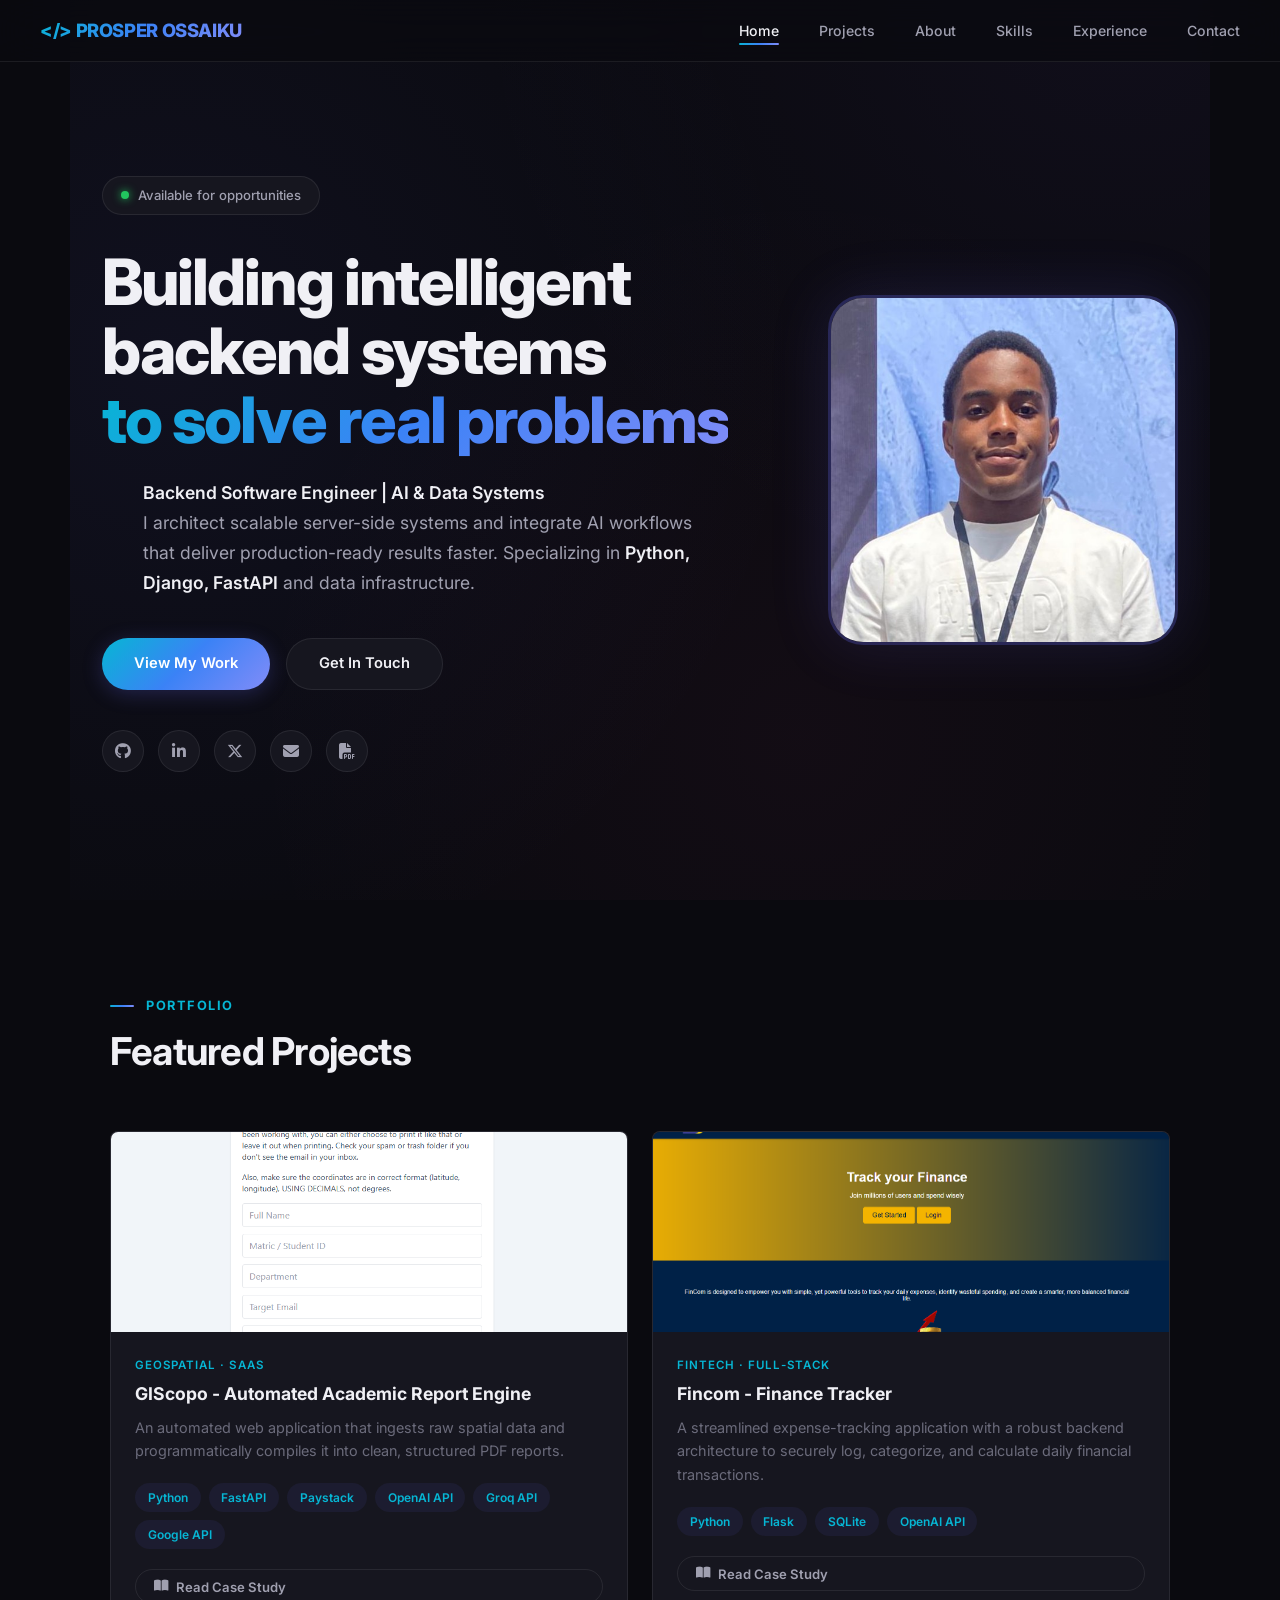
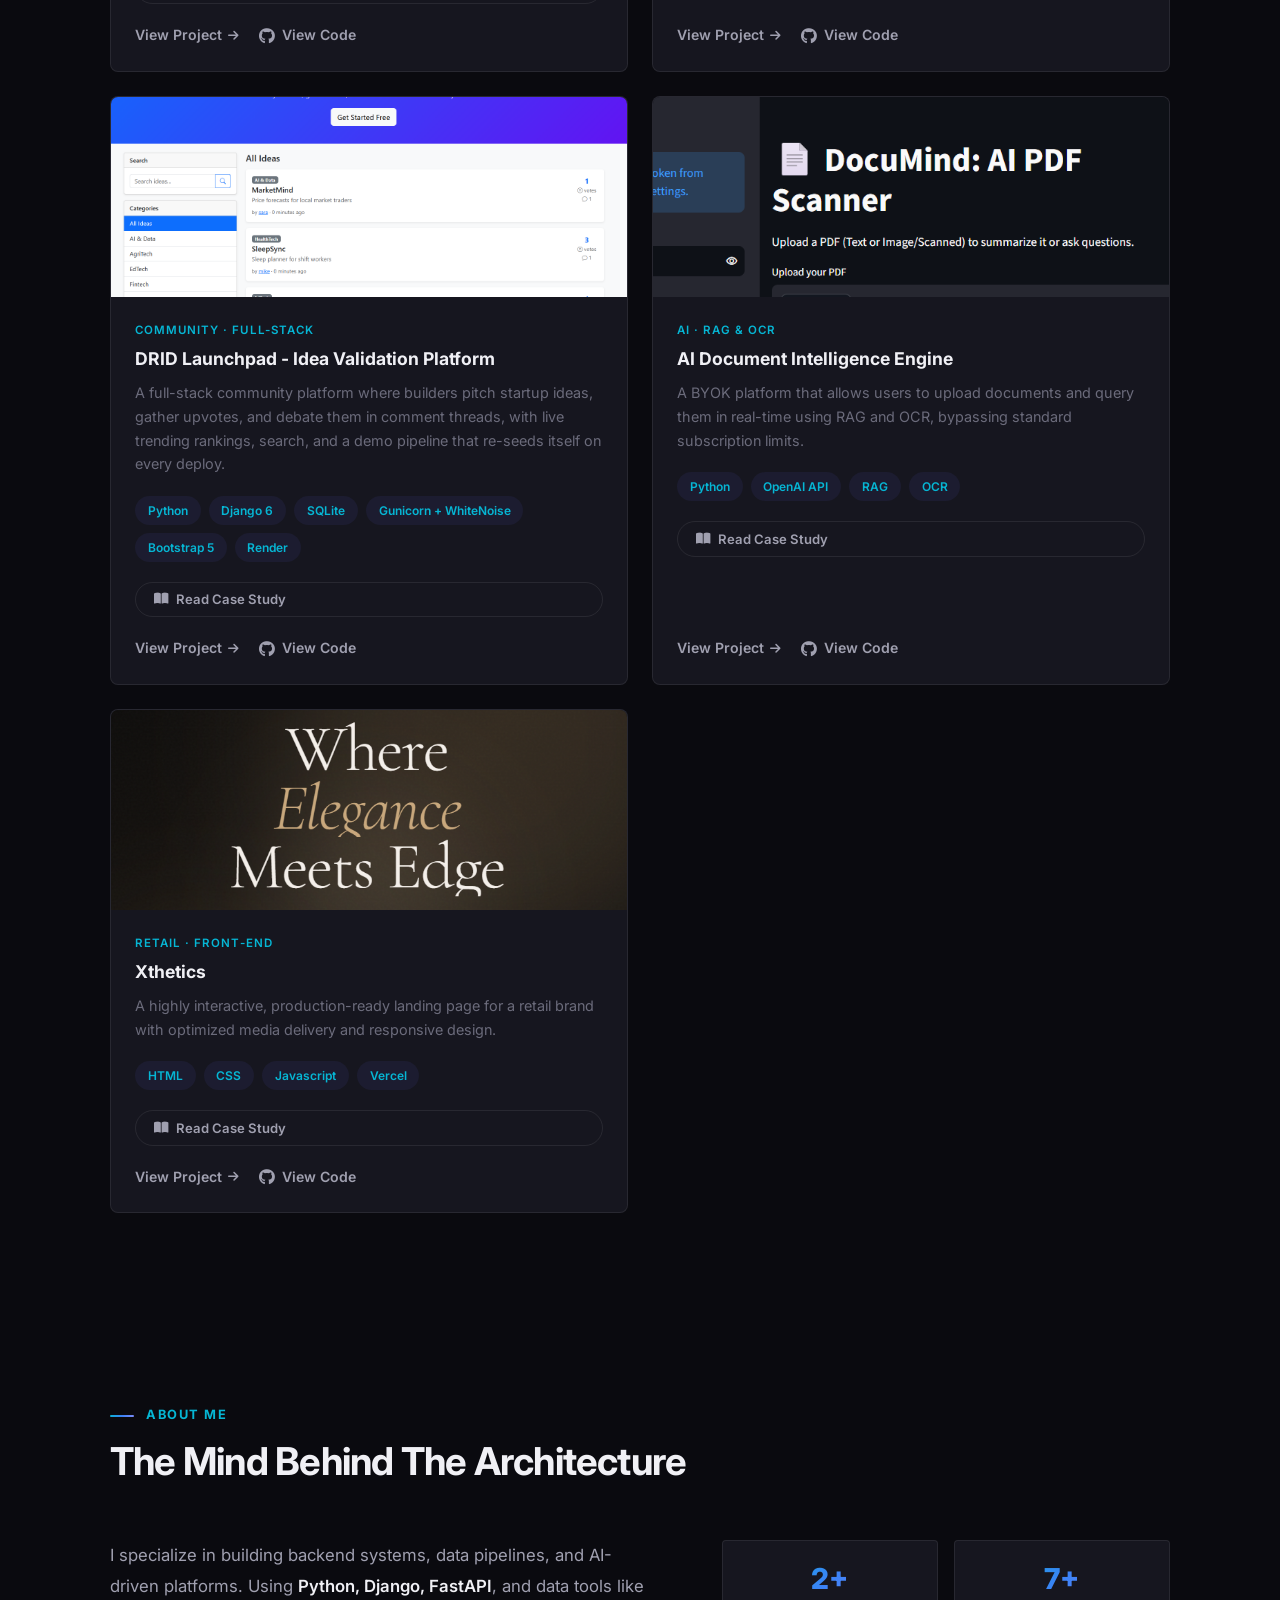
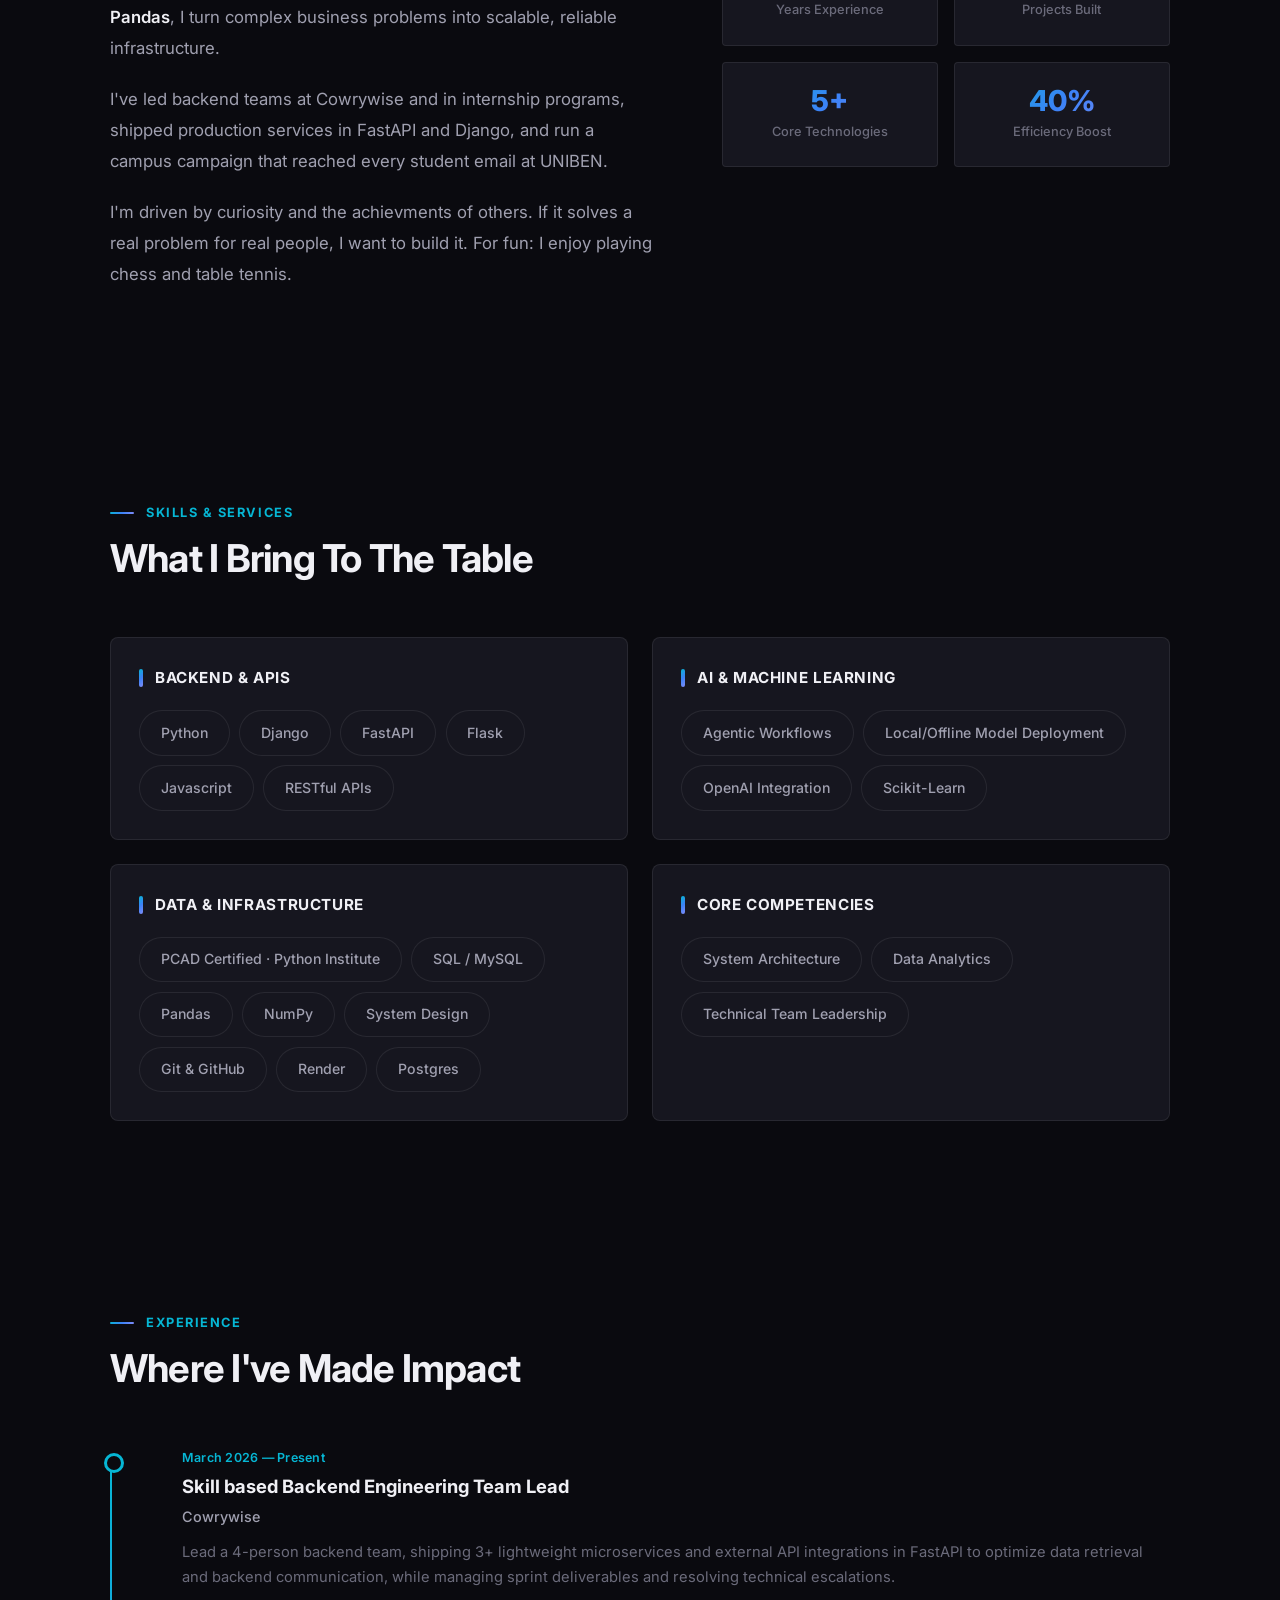
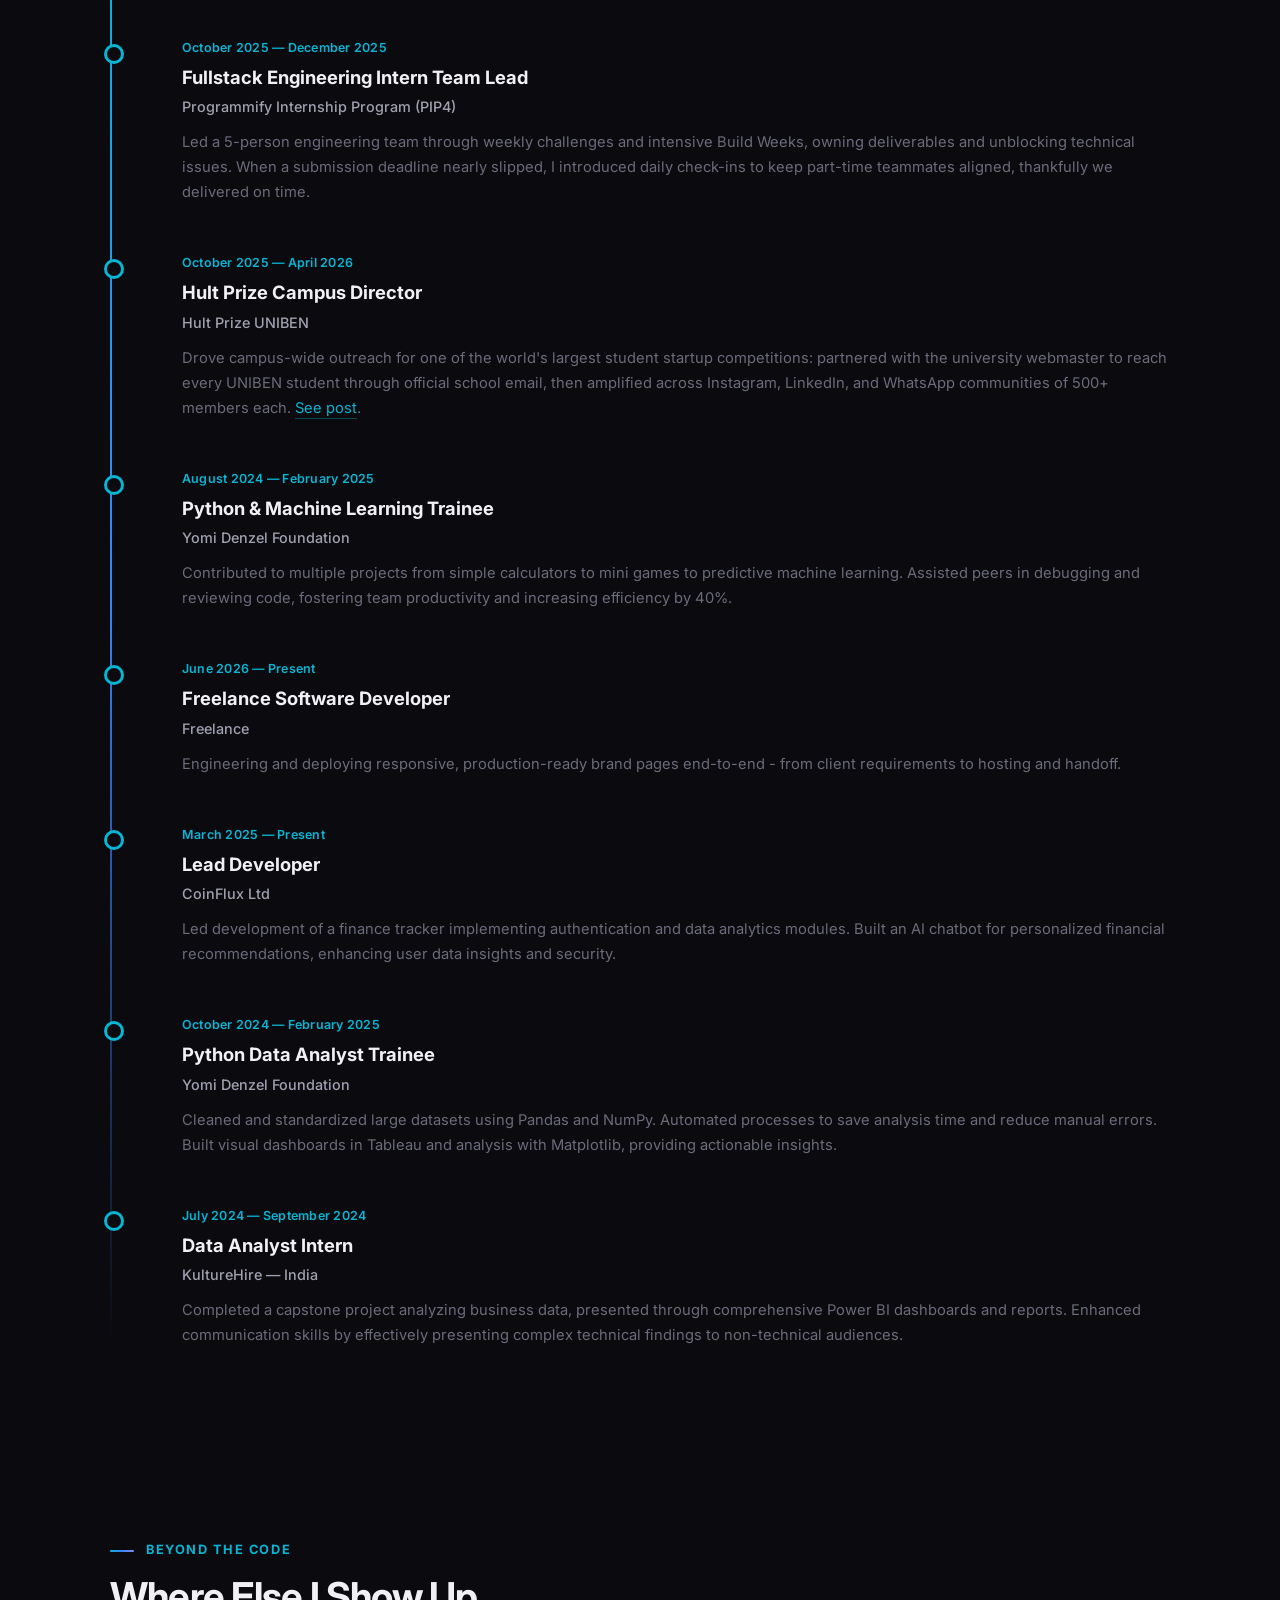
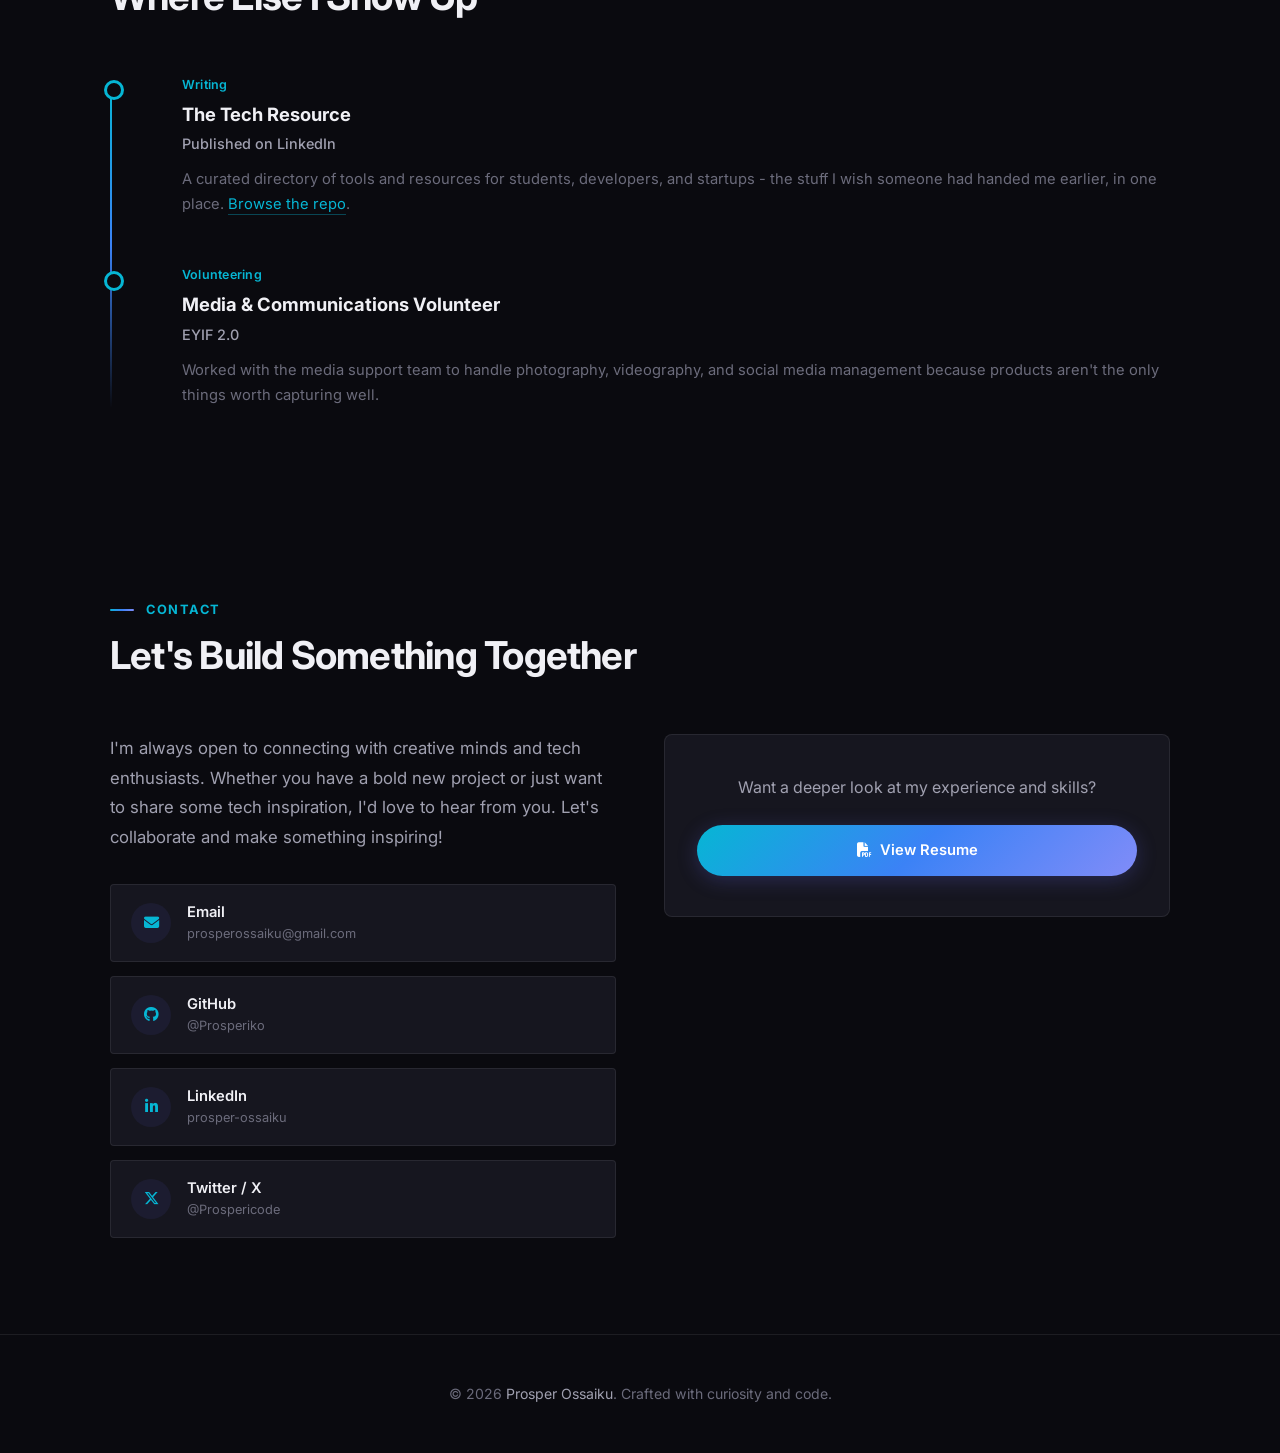
==== commit 88c74a99: "updates" ====
--- a/index.html
+++ b/index.html
@@ -268,17 +268,14 @@
                 <div class="modal-section">
                     <h4><i class="fas fa-chart-line"></i> Key Metrics</h4>
                     <div class="metrics-grid">
-                        <div class="metric-card">
-                            <div class="metric-value">40%</div>
-                            <div class="metric-label">Faster Logging</div>
-                        </div>
+                        
                         <div class="metric-card">
                             <div class="metric-value">&lt;200ms</div>
                             <div class="metric-label">API Response</div>
                         </div>
                         <div class="metric-card">
-                            <div class="metric-value">Zero</div>
-                            <div class="metric-label">Data Breaches</div>
+                            <div class="metric-value">Secured</div>
+                            <div class="metric-label">Authentication</div>
                         </div>
                         <div class="metric-card">
                             <div class="metric-value">bcrypt</div>
@@ -536,7 +533,7 @@
 
                 <p>I've led backend teams at Cowrywise and in internship programs, shipped production services in FastAPI and Django, and run a campus campaign that reached every student email at UNIBEN.</p>
 
-                <p>I'm driven by curiosity and and the achievments of others. If it solves a real problem for real people, I want to build it. For fun: I enjoy playing chess and table tennis.</p>
+                <p>I'm driven by curiosity and the achievments of others. If it solves a real problem for real people, I want to build it. For fun: I enjoy playing chess and table tennis.</p>
             </div>
             <div class="about-stats reveal reveal-delay-1">
                 <div class="stat-card">
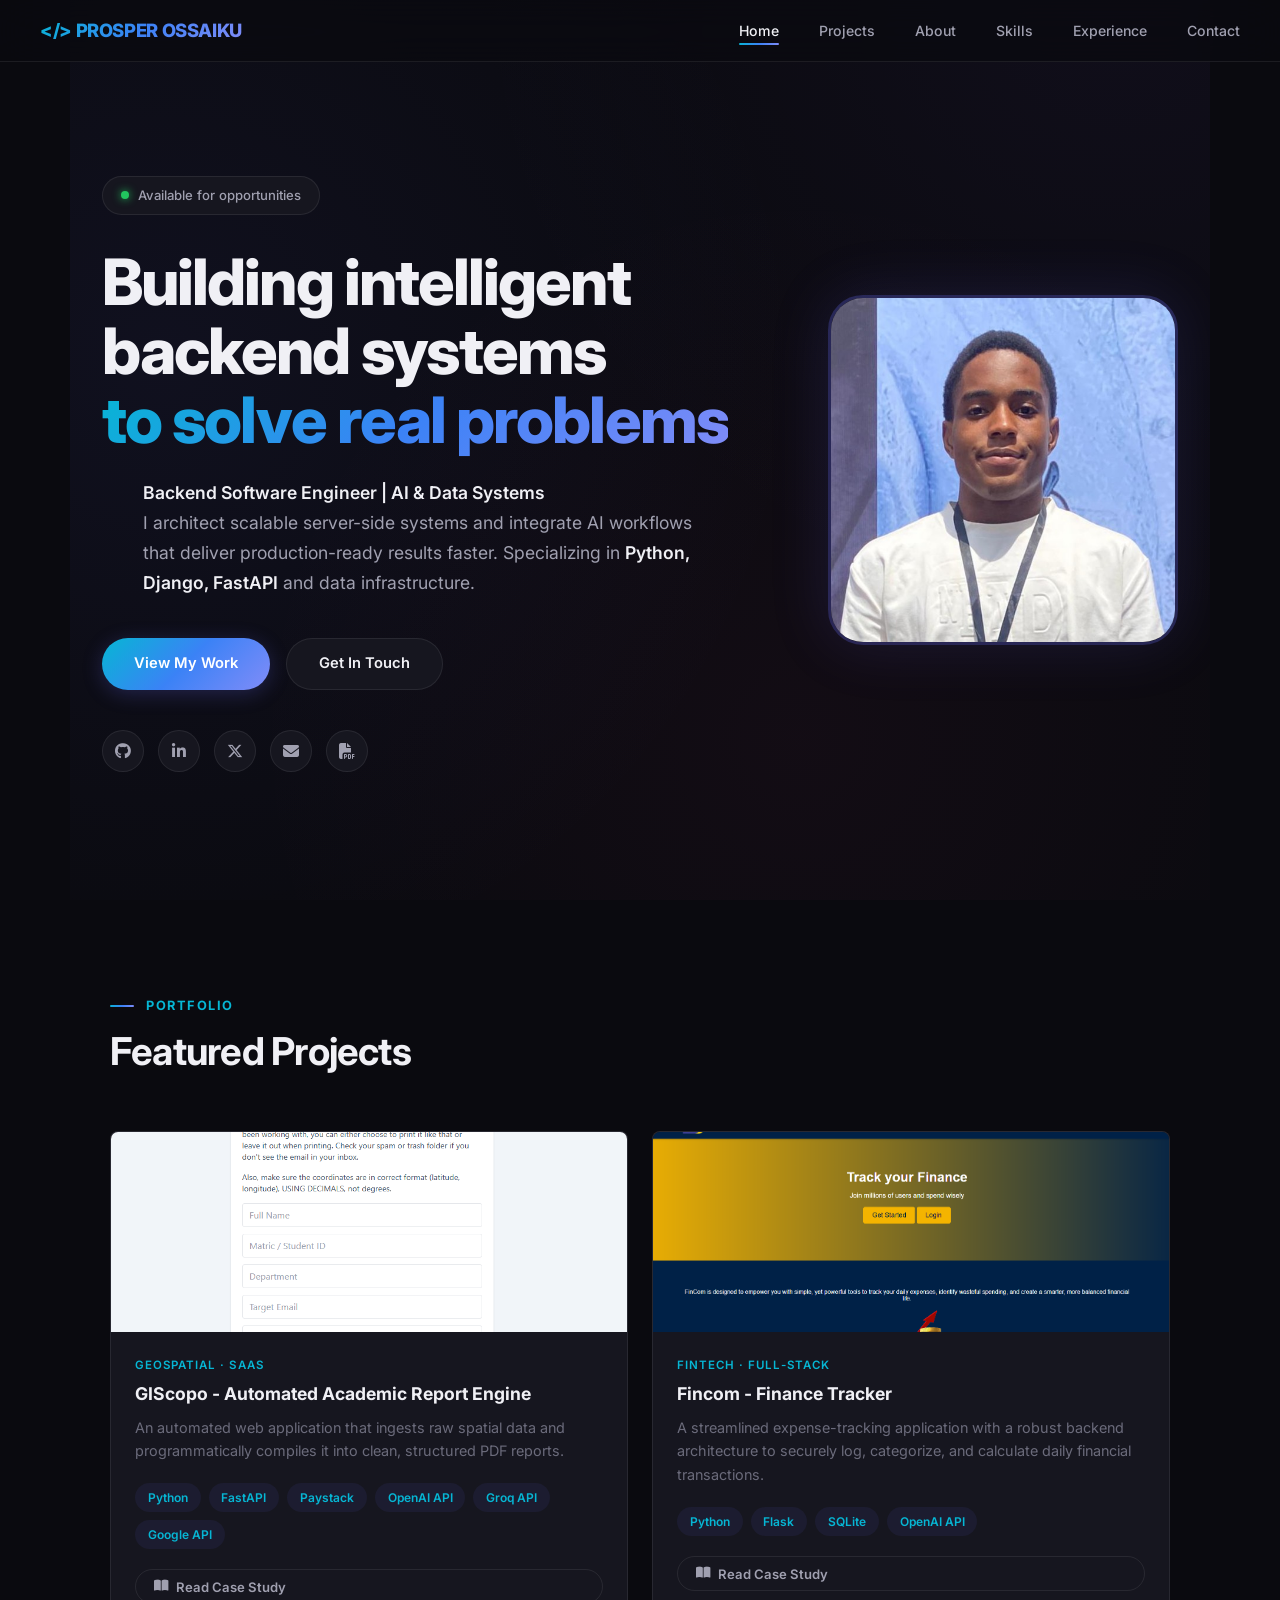
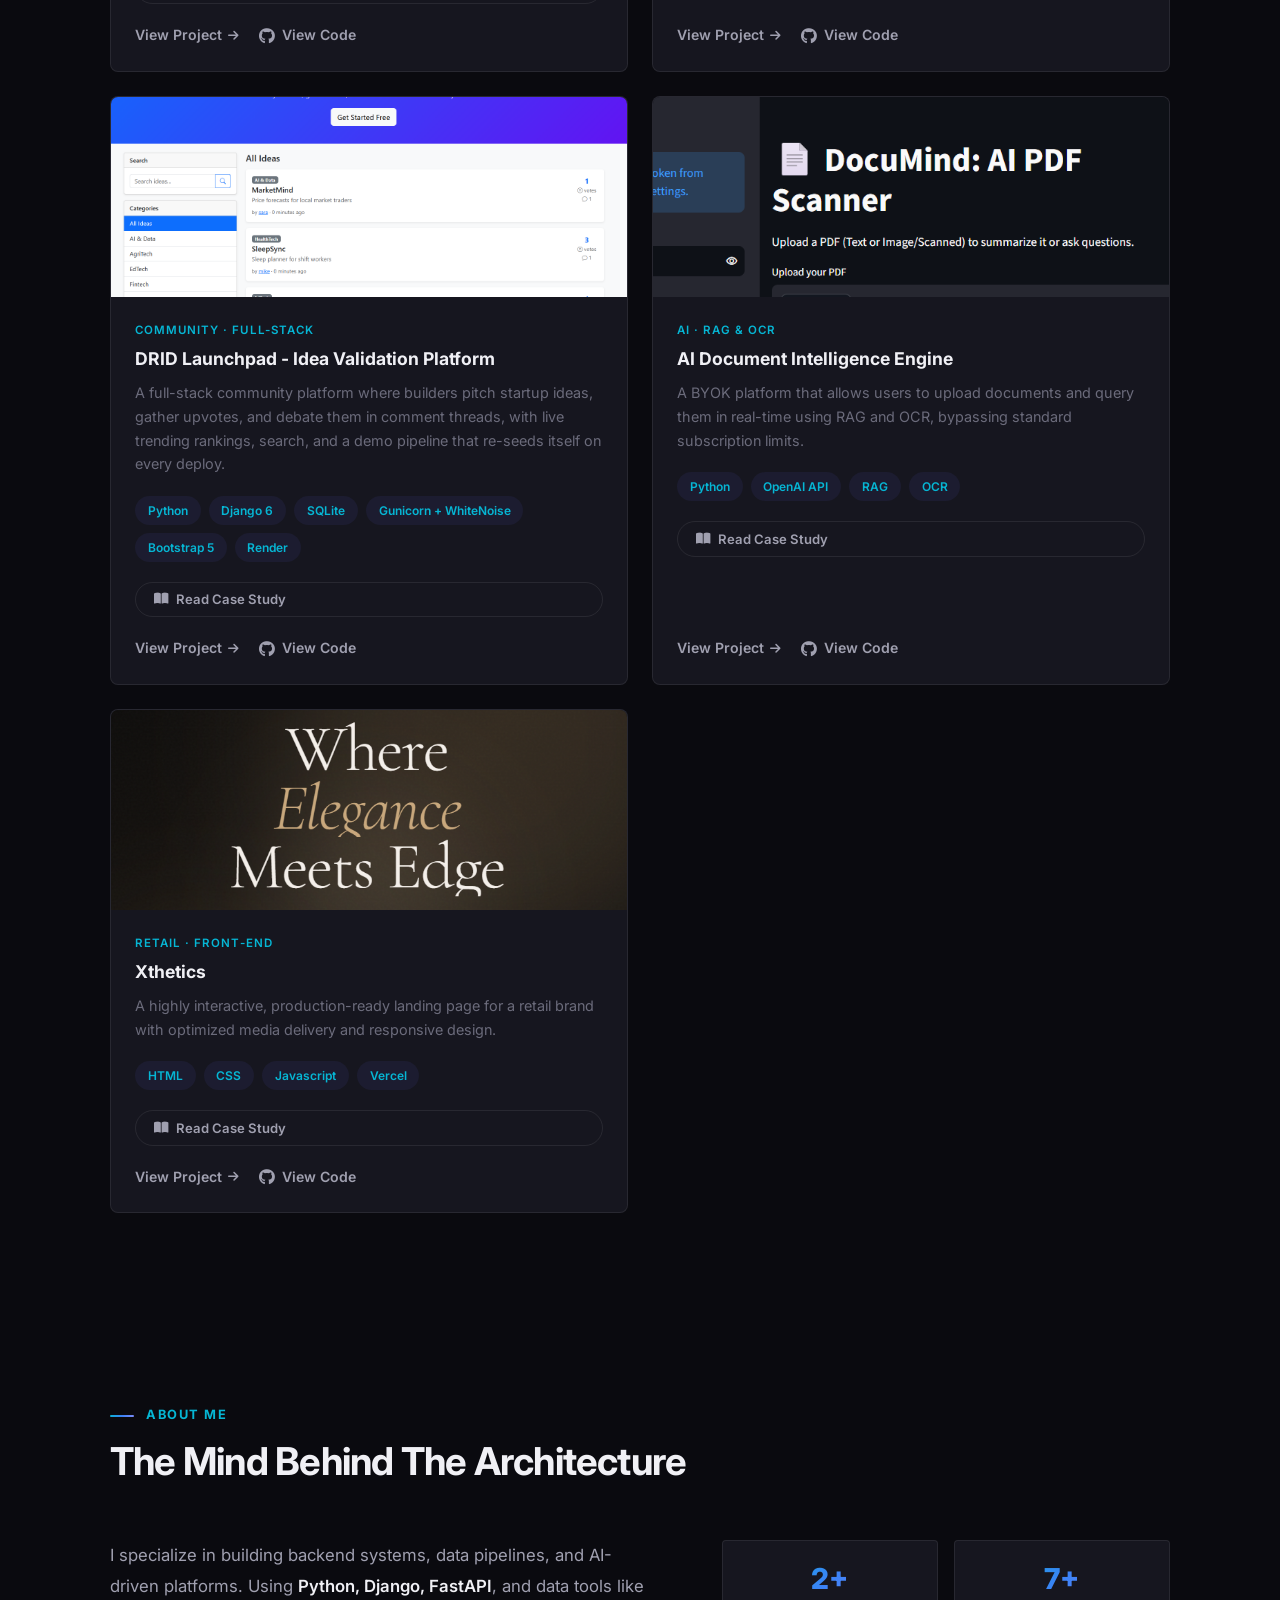
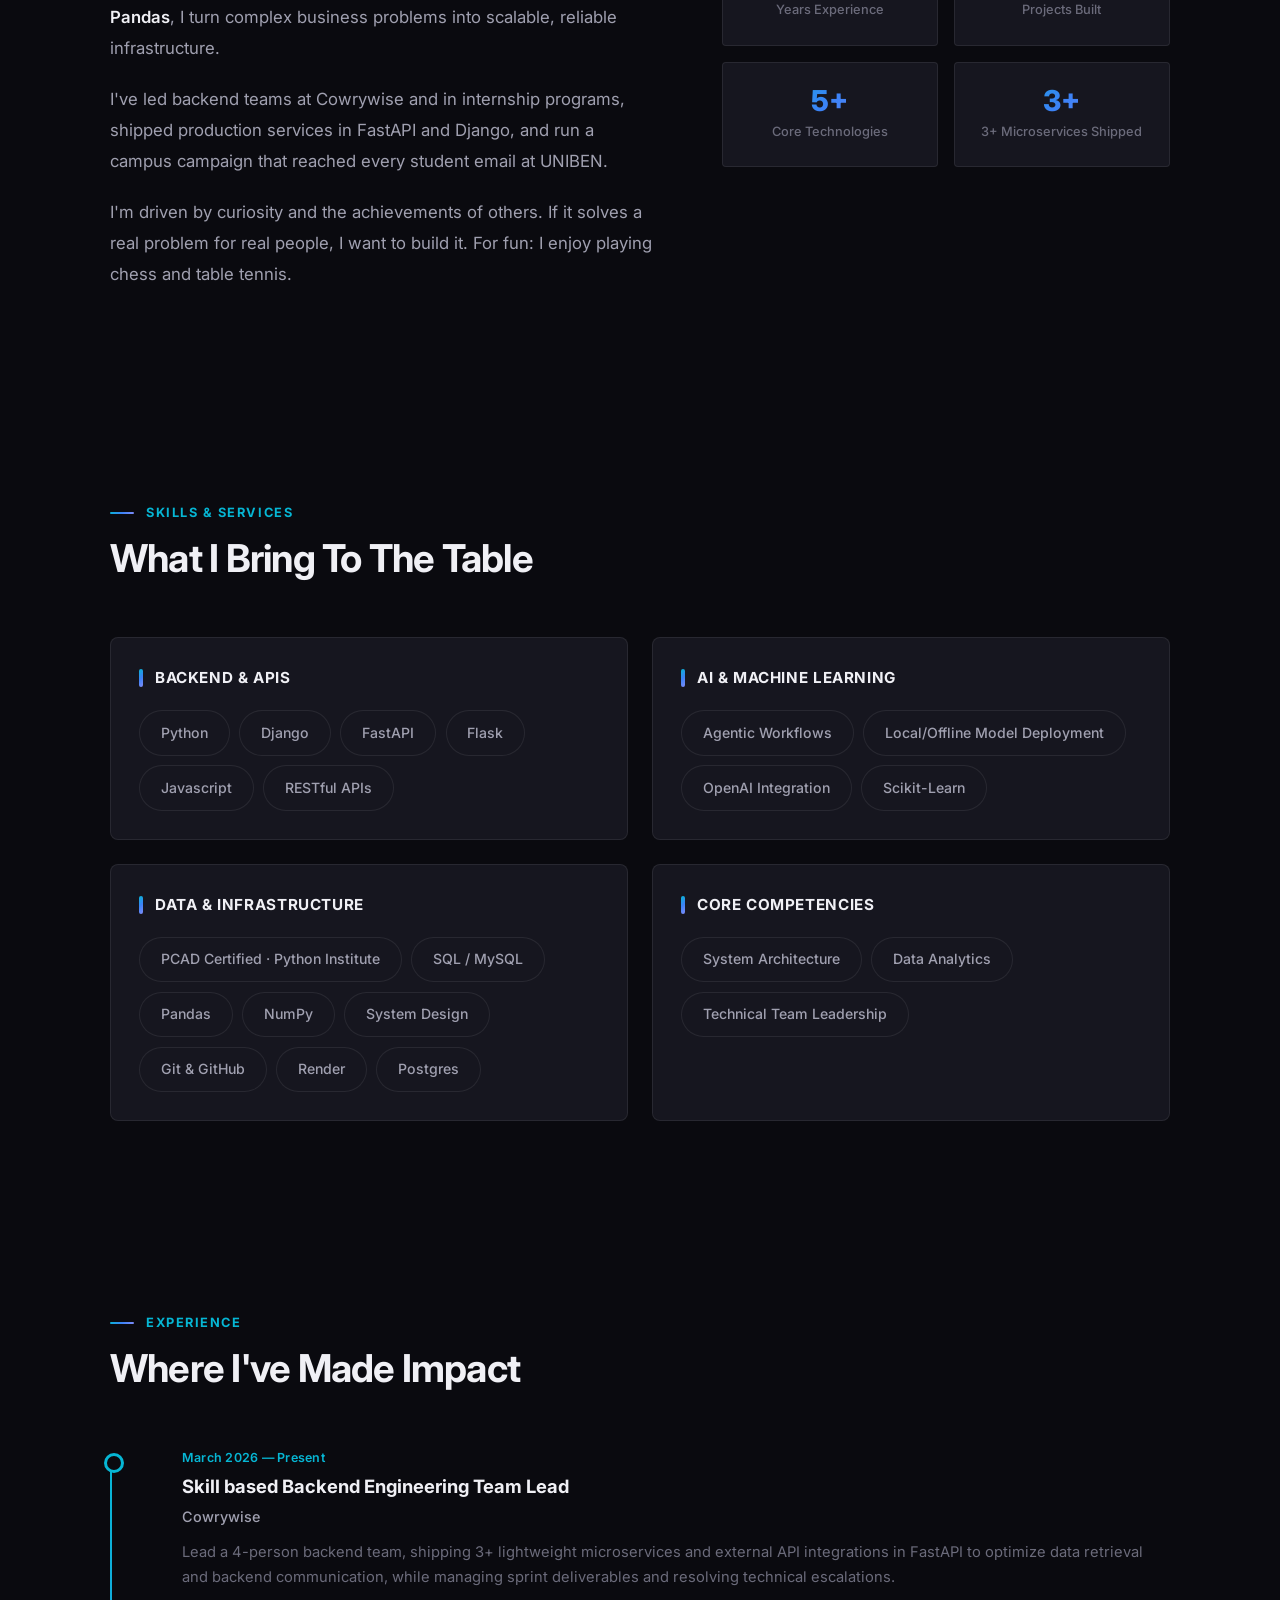
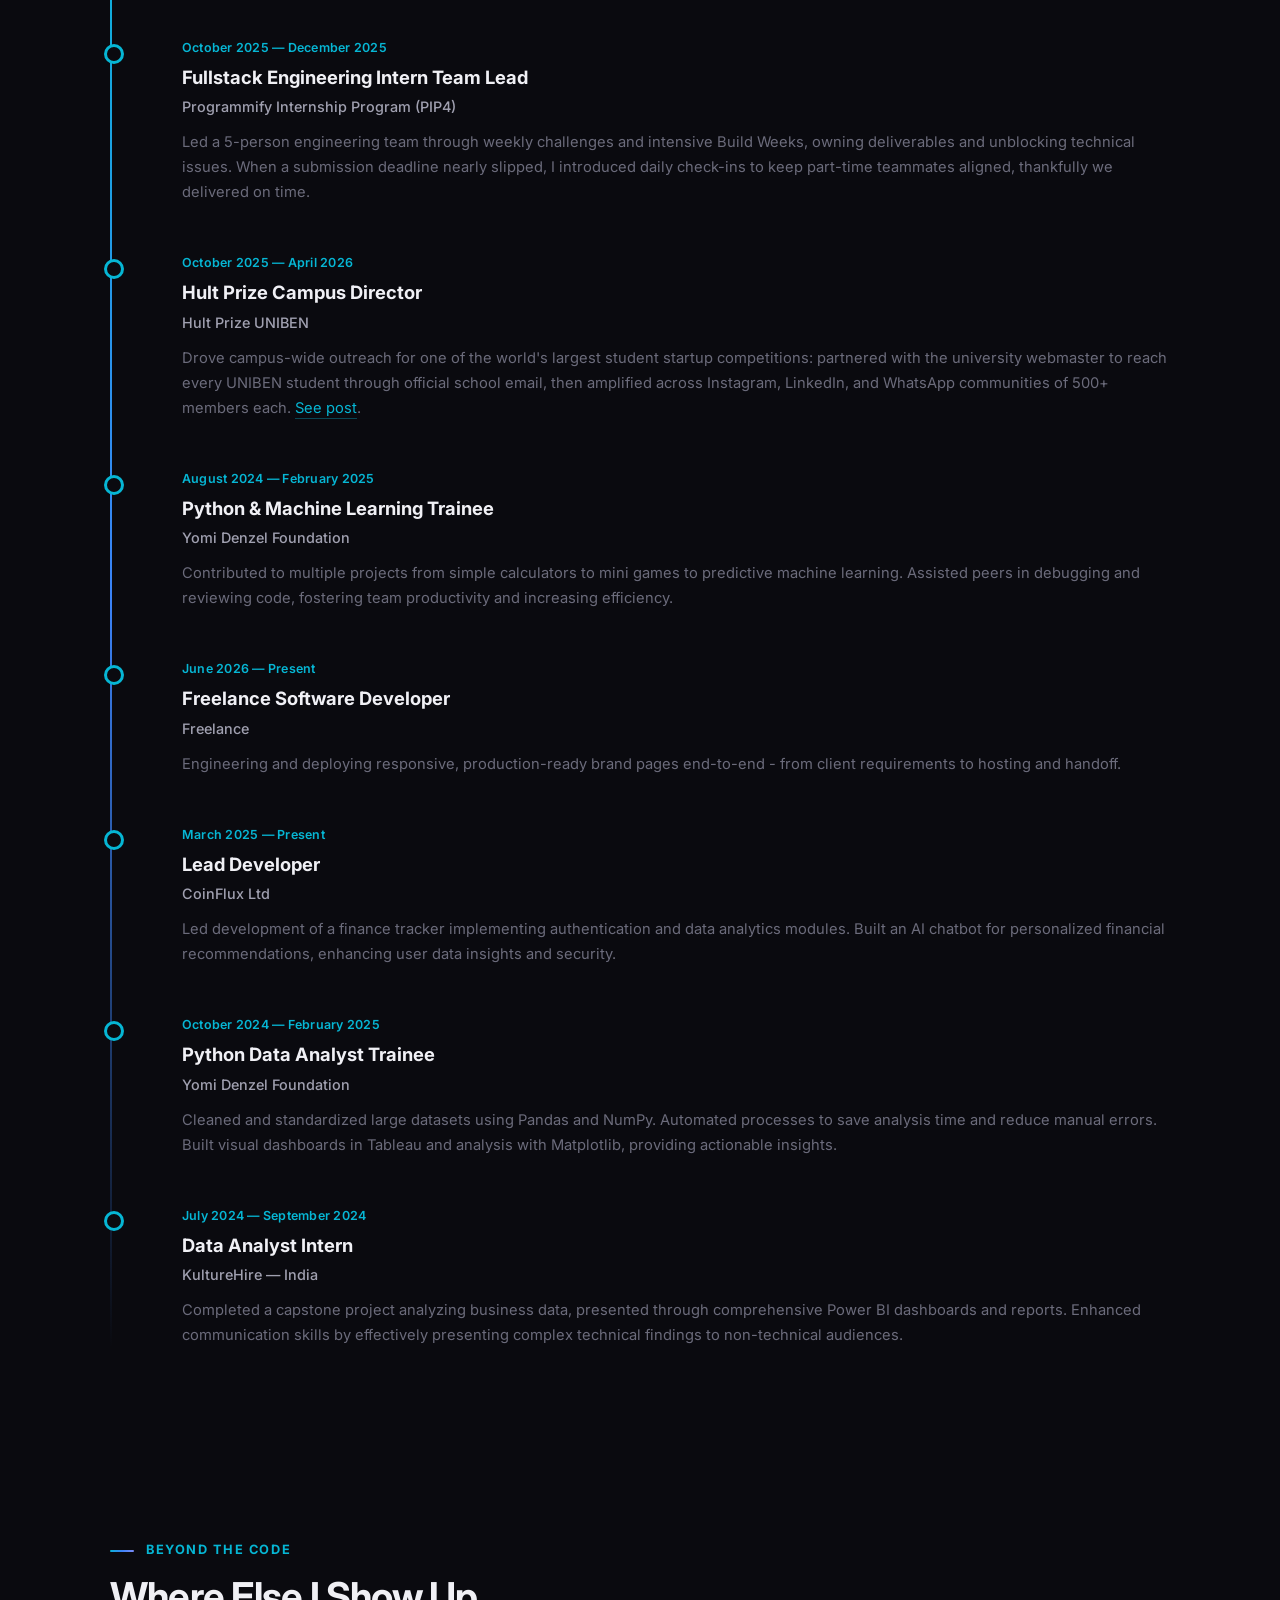
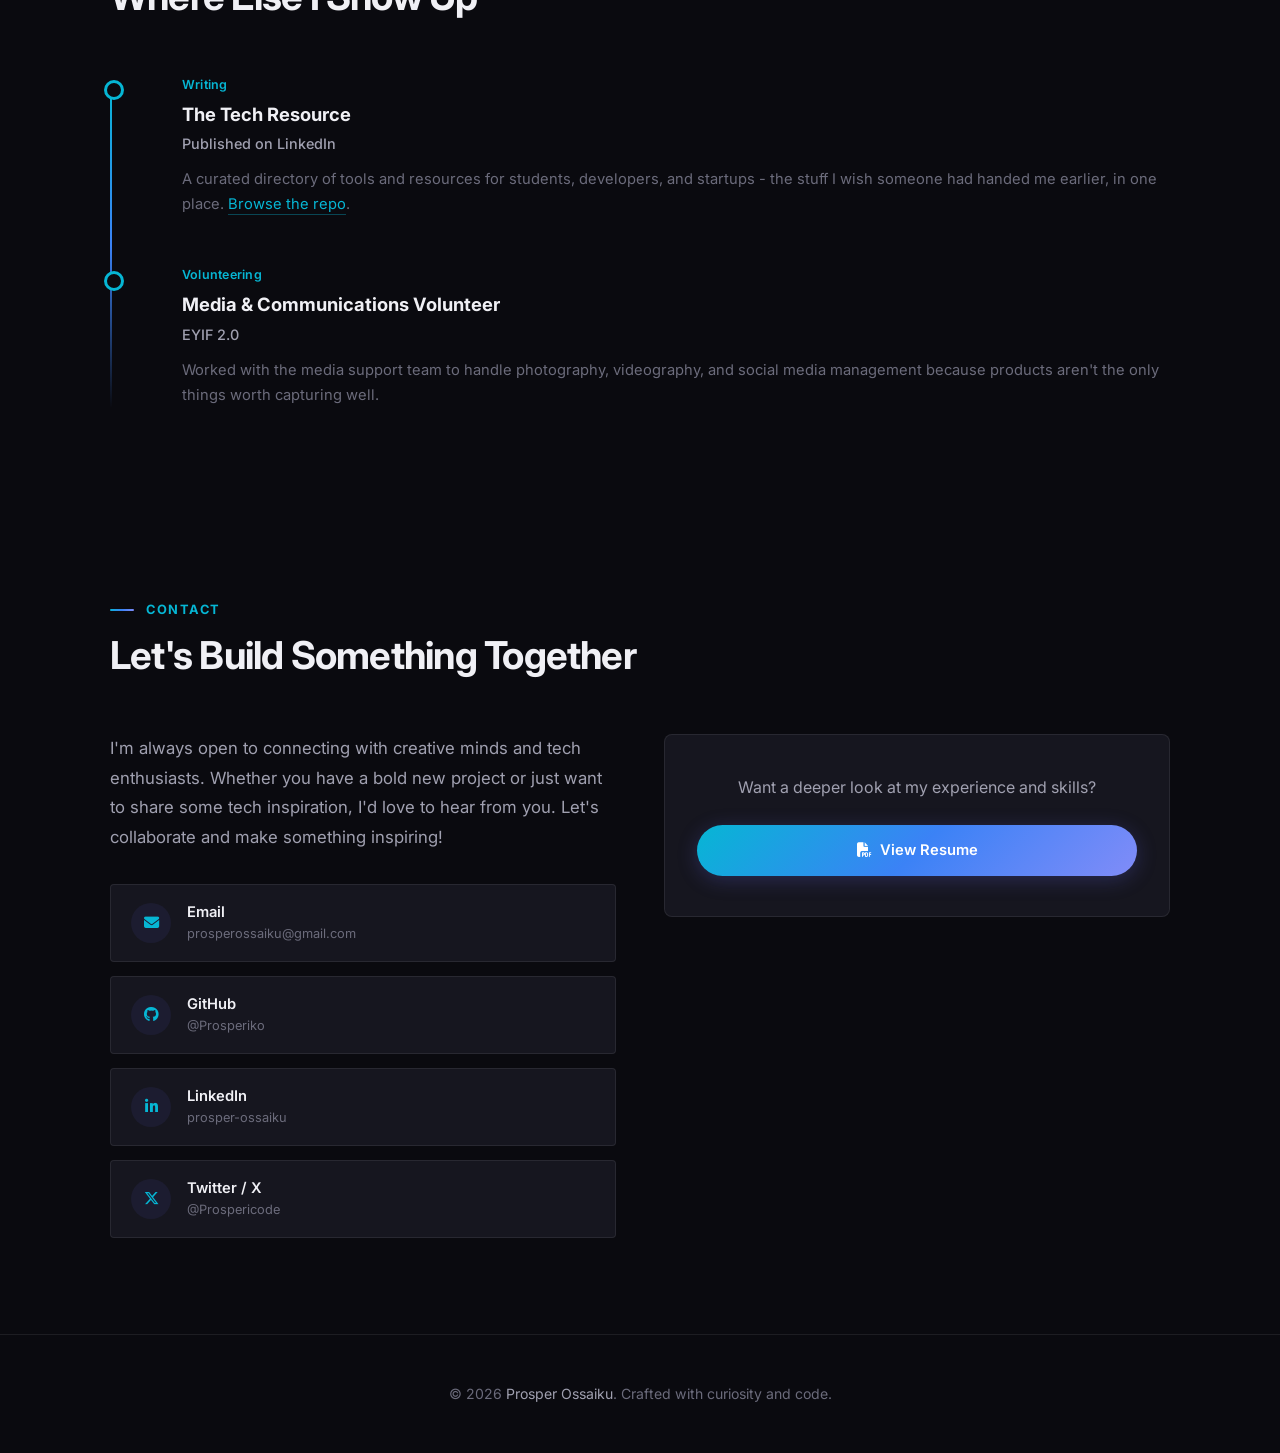
==== commit 189b008b: "updates" ====
--- a/index.html
+++ b/index.html
@@ -274,8 +274,8 @@
                             <div class="metric-label">API Response</div>
                         </div>
                         <div class="metric-card">
-                            <div class="metric-value">Secured</div>
-                            <div class="metric-label">Authentication</div>
+                            <div class="metric-value">OpenAI</div>
+                            <div class="metric-label">Spending Chatbot</div>
                         </div>
                         <div class="metric-card">
                             <div class="metric-value">bcrypt</div>
@@ -328,8 +328,8 @@
                             <div class="metric-label">Report Generation</div>
                         </div>
                         <div class="metric-card">
-                            <div class="metric-value">99.2%</div>
-                            <div class="metric-label">Formatting Accuracy</div>
+                            <div class="metric-value">Auto</div>
+                            <div class="metric-label">Report Formatting</div>
                         </div>
                         <div class="metric-card">
                             <div class="metric-value">3</div>
@@ -442,20 +442,20 @@
                     <h4><i class="fas fa-chart-line"></i> Key Metrics</h4>
                     <div class="metrics-grid">
                         <div class="metric-card">
-                            <div class="metric-value">Unlimited</div>
-                            <div class="metric-label">Queries (BYOK)</div>
-                        </div>
-                        <div class="metric-card">
-                            <div class="metric-value">50+</div>
-                            <div class="metric-label">Concurrent Sessions</div>
-                        </div>
-                        <div class="metric-card">
-                            <div class="metric-value">94%</div>
-                            <div class="metric-label">OCR Accuracy</div>
-                        </div>
-                        <div class="metric-card">
-                            <div class="metric-value">&lt;1.2s</div>
-                            <div class="metric-label">Query Response</div>
+                            <div class="metric-value">BYOK</div>
+                            <div class="metric-label">No Subscription Needed</div>
+                        </div>
+                        <div class="metric-card">
+                            <div class="metric-value">RAG + OCR</div>
+                            <div class="metric-label">Scanned Docs Supported</div>
+                        </div>
+                        <div class="metric-card">
+                            <div class="metric-value">ChromaDB</div>
+                            <div class="metric-label">Vector Search</div>
+                        </div>
+                        <div class="metric-card">
+                            <div class="metric-value">Tesseract</div>
+                            <div class="metric-label">OCR Engine</div>
                         </div>
                     </div>
                 </div>
@@ -533,7 +533,7 @@
 
                 <p>I've led backend teams at Cowrywise and in internship programs, shipped production services in FastAPI and Django, and run a campus campaign that reached every student email at UNIBEN.</p>
 
-                <p>I'm driven by curiosity and the achievments of others. If it solves a real problem for real people, I want to build it. For fun: I enjoy playing chess and table tennis.</p>
+                <p>I'm driven by curiosity and the achievements of others. If it solves a real problem for real people, I want to build it. For fun: I enjoy playing chess and table tennis.</p>
             </div>
             <div class="about-stats reveal reveal-delay-1">
                 <div class="stat-card">
@@ -549,8 +549,8 @@
                     <div class="label">Core Technologies</div>
                 </div>
                 <div class="stat-card">
-                    <div class="number">40%</div>
-                    <div class="label">Efficiency Boost</div>
+                    <div class="number">3+</div>
+                    <div class="label">3+ Microservices Shipped</div>
                 </div>
             </div>
         </div>
@@ -639,7 +639,7 @@
                 <div class="timeline-date">August 2024 — February 2025</div>
                 <div class="timeline-title">Python & Machine Learning Trainee</div>
                 <div class="timeline-company">Yomi Denzel Foundation</div>
-                <div class="timeline-desc">Contributed to multiple projects from simple calculators to mini games to predictive machine learning. Assisted peers in debugging and reviewing code, fostering team productivity and increasing efficiency by 40%.</div>
+                <div class="timeline-desc">Contributed to multiple projects from simple calculators to mini games to predictive machine learning. Assisted peers in debugging and reviewing code, fostering team productivity and increasing efficiency.</div>
             </div>
 
             <div class="timeline-item reveal">
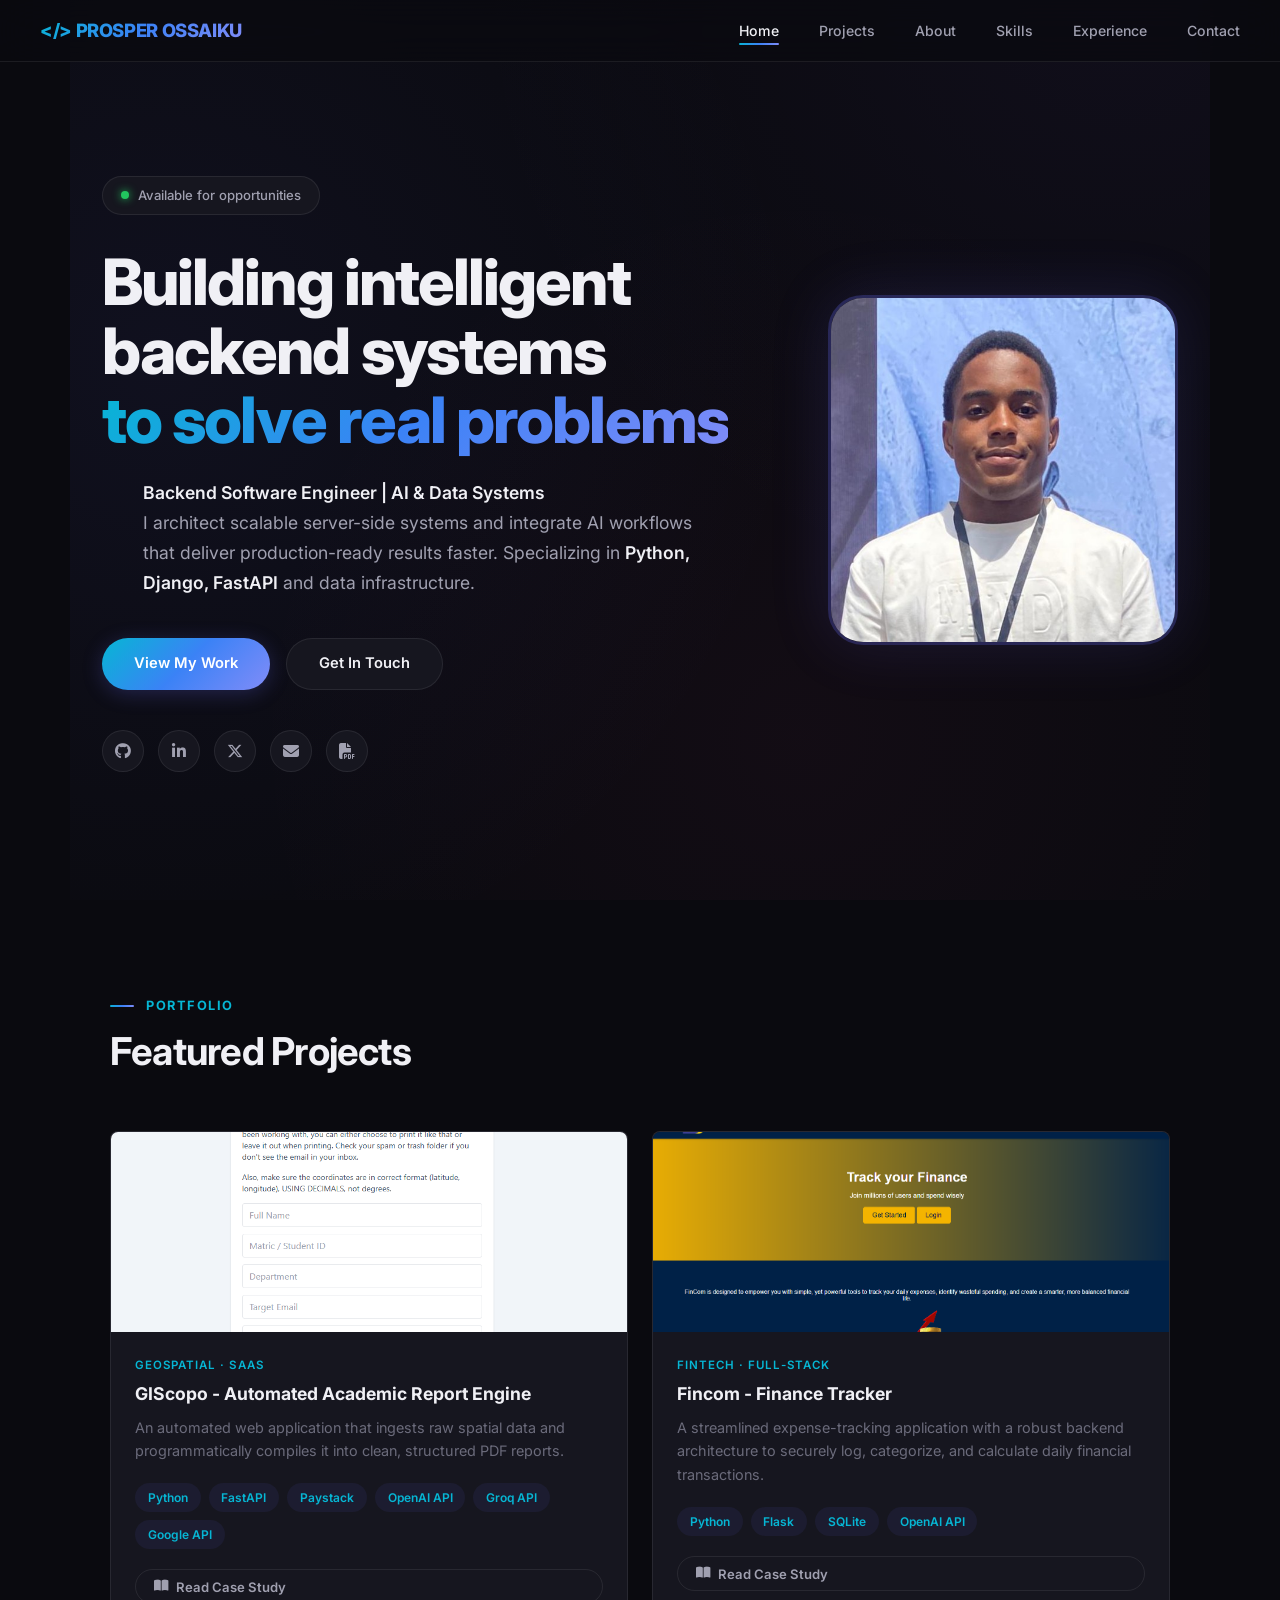
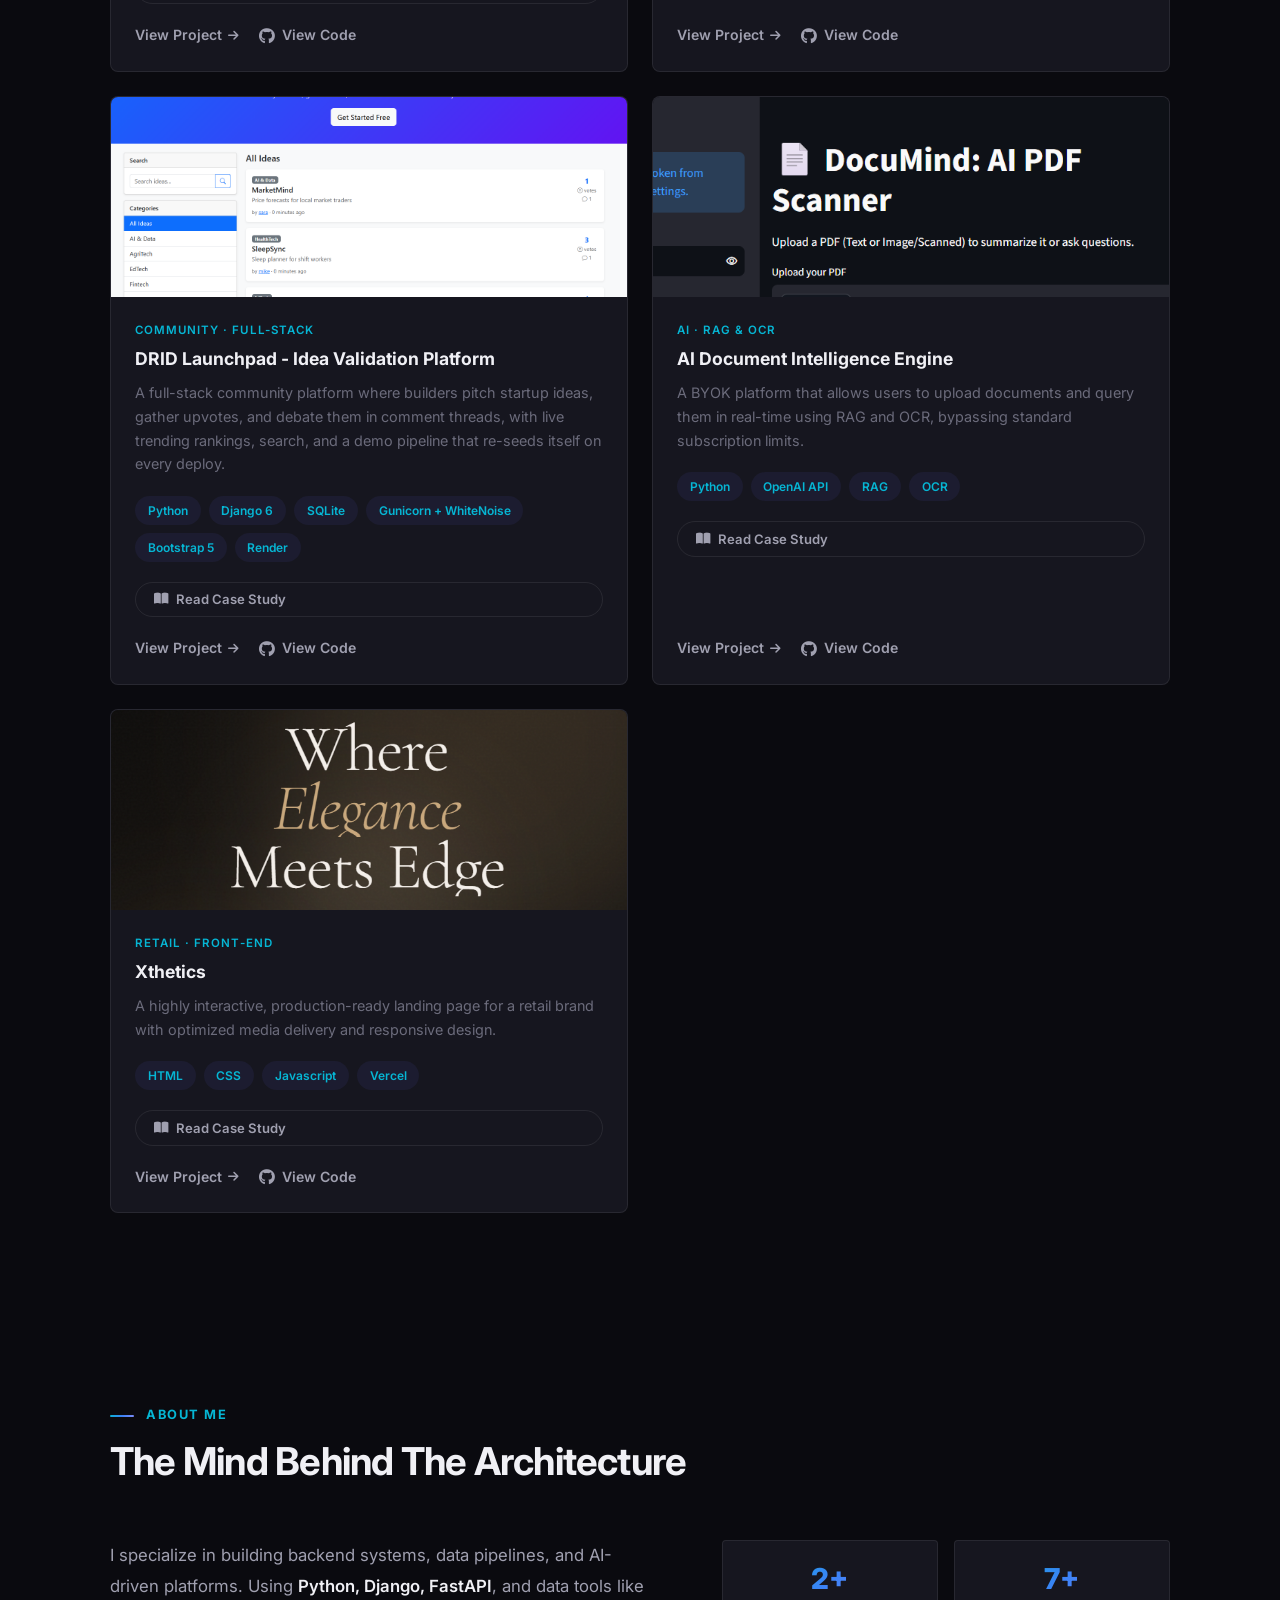
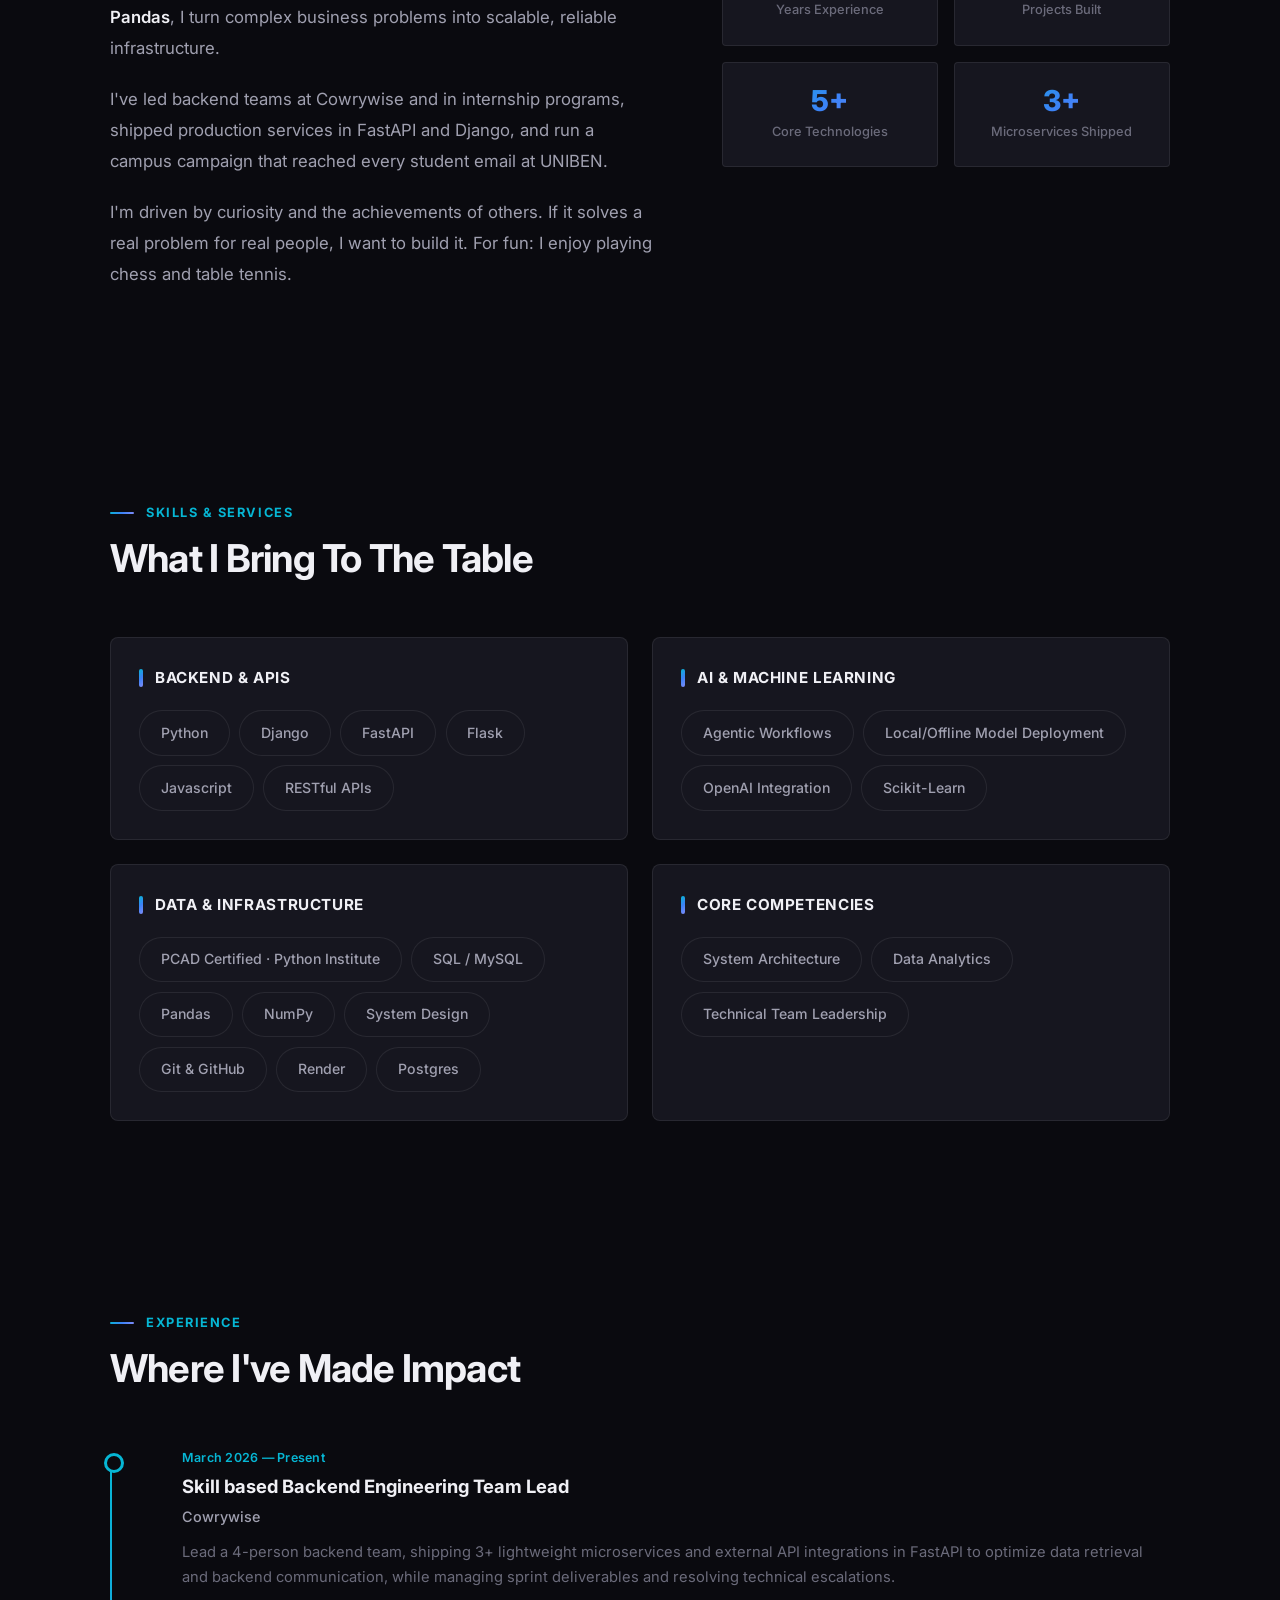
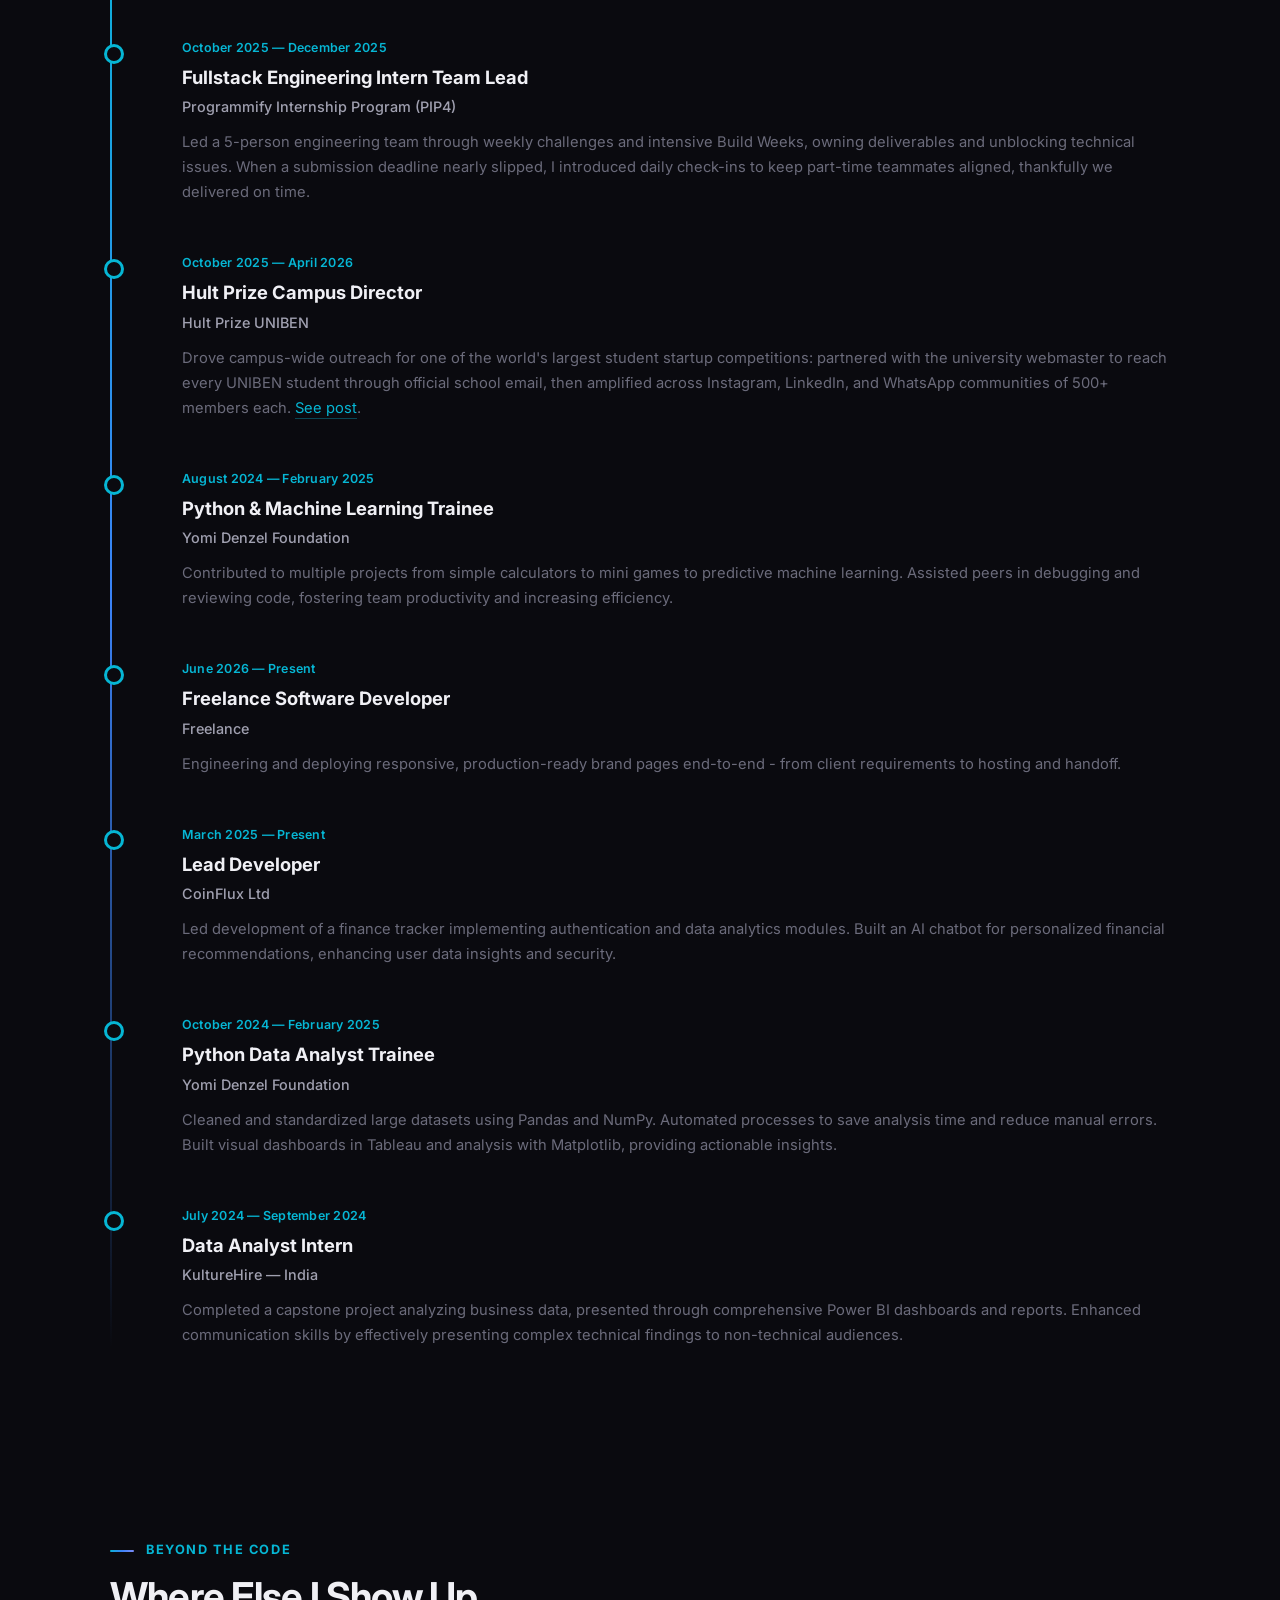
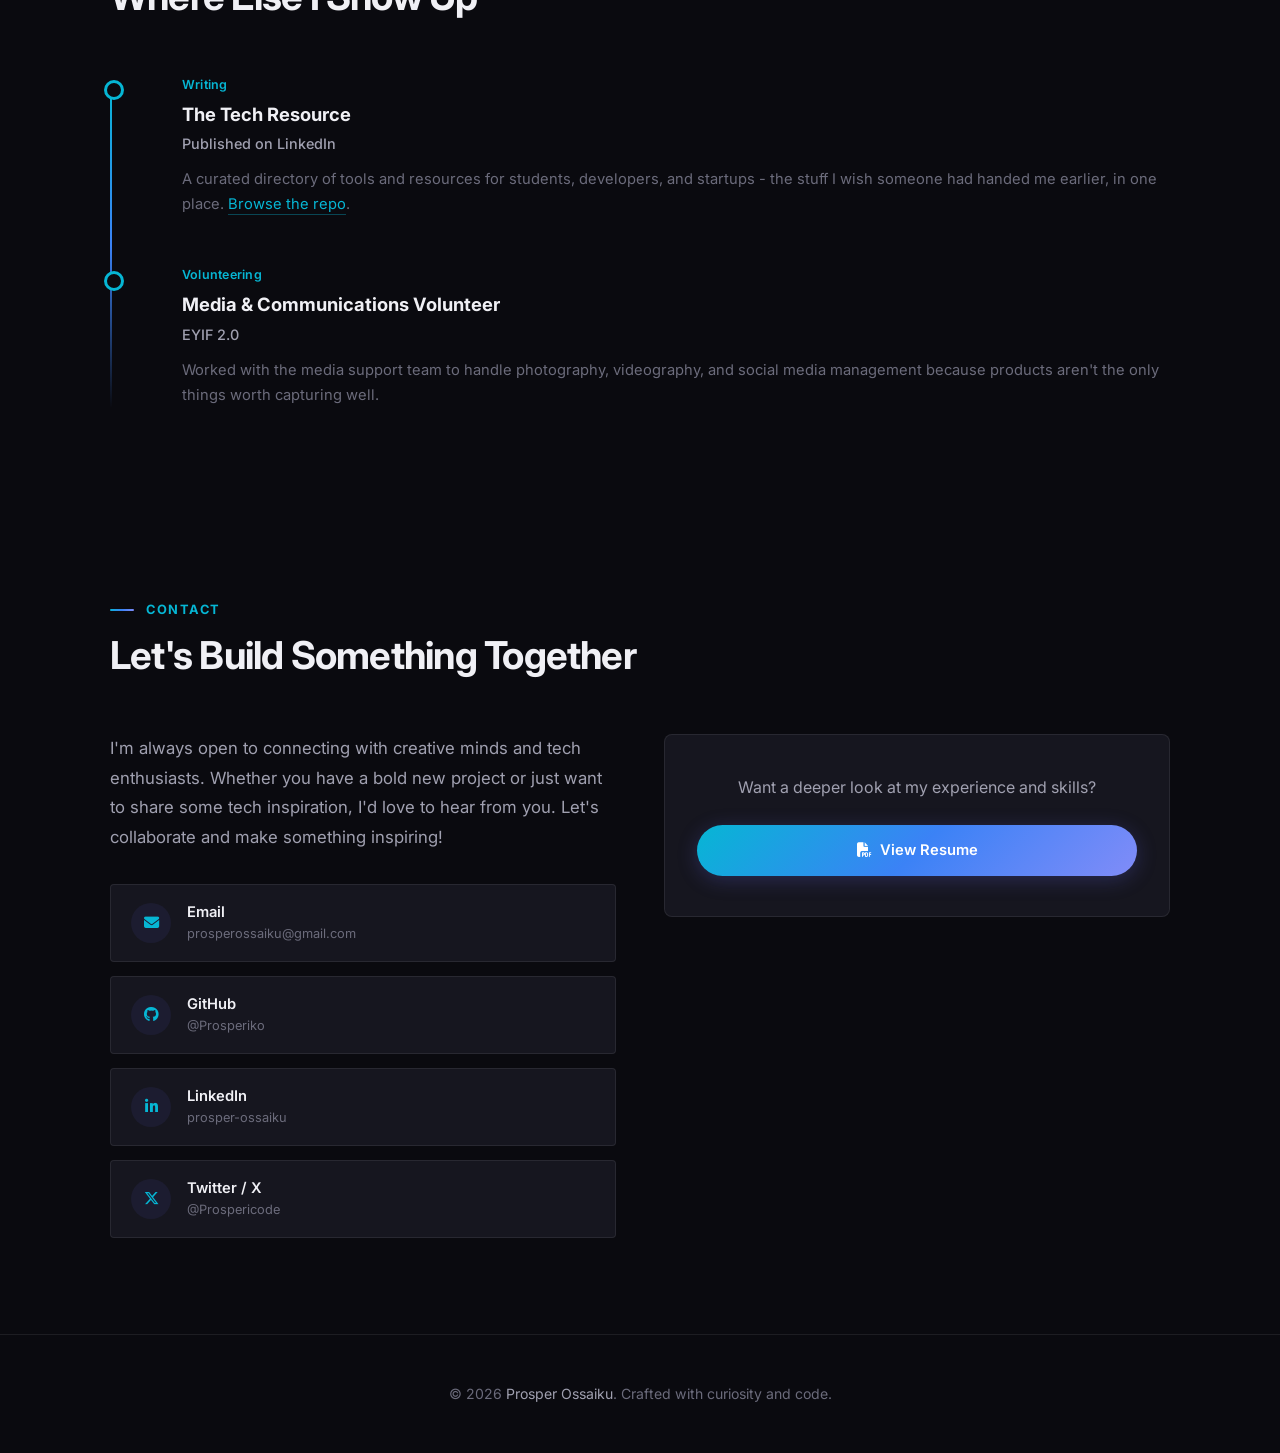
==== commit 82baa3a0: "updates" ====
--- a/index.html
+++ b/index.html
@@ -550,7 +550,7 @@
                 </div>
                 <div class="stat-card">
                     <div class="number">3+</div>
-                    <div class="label">3+ Microservices Shipped</div>
+                    <div class="label">Microservices Shipped</div>
                 </div>
             </div>
         </div>
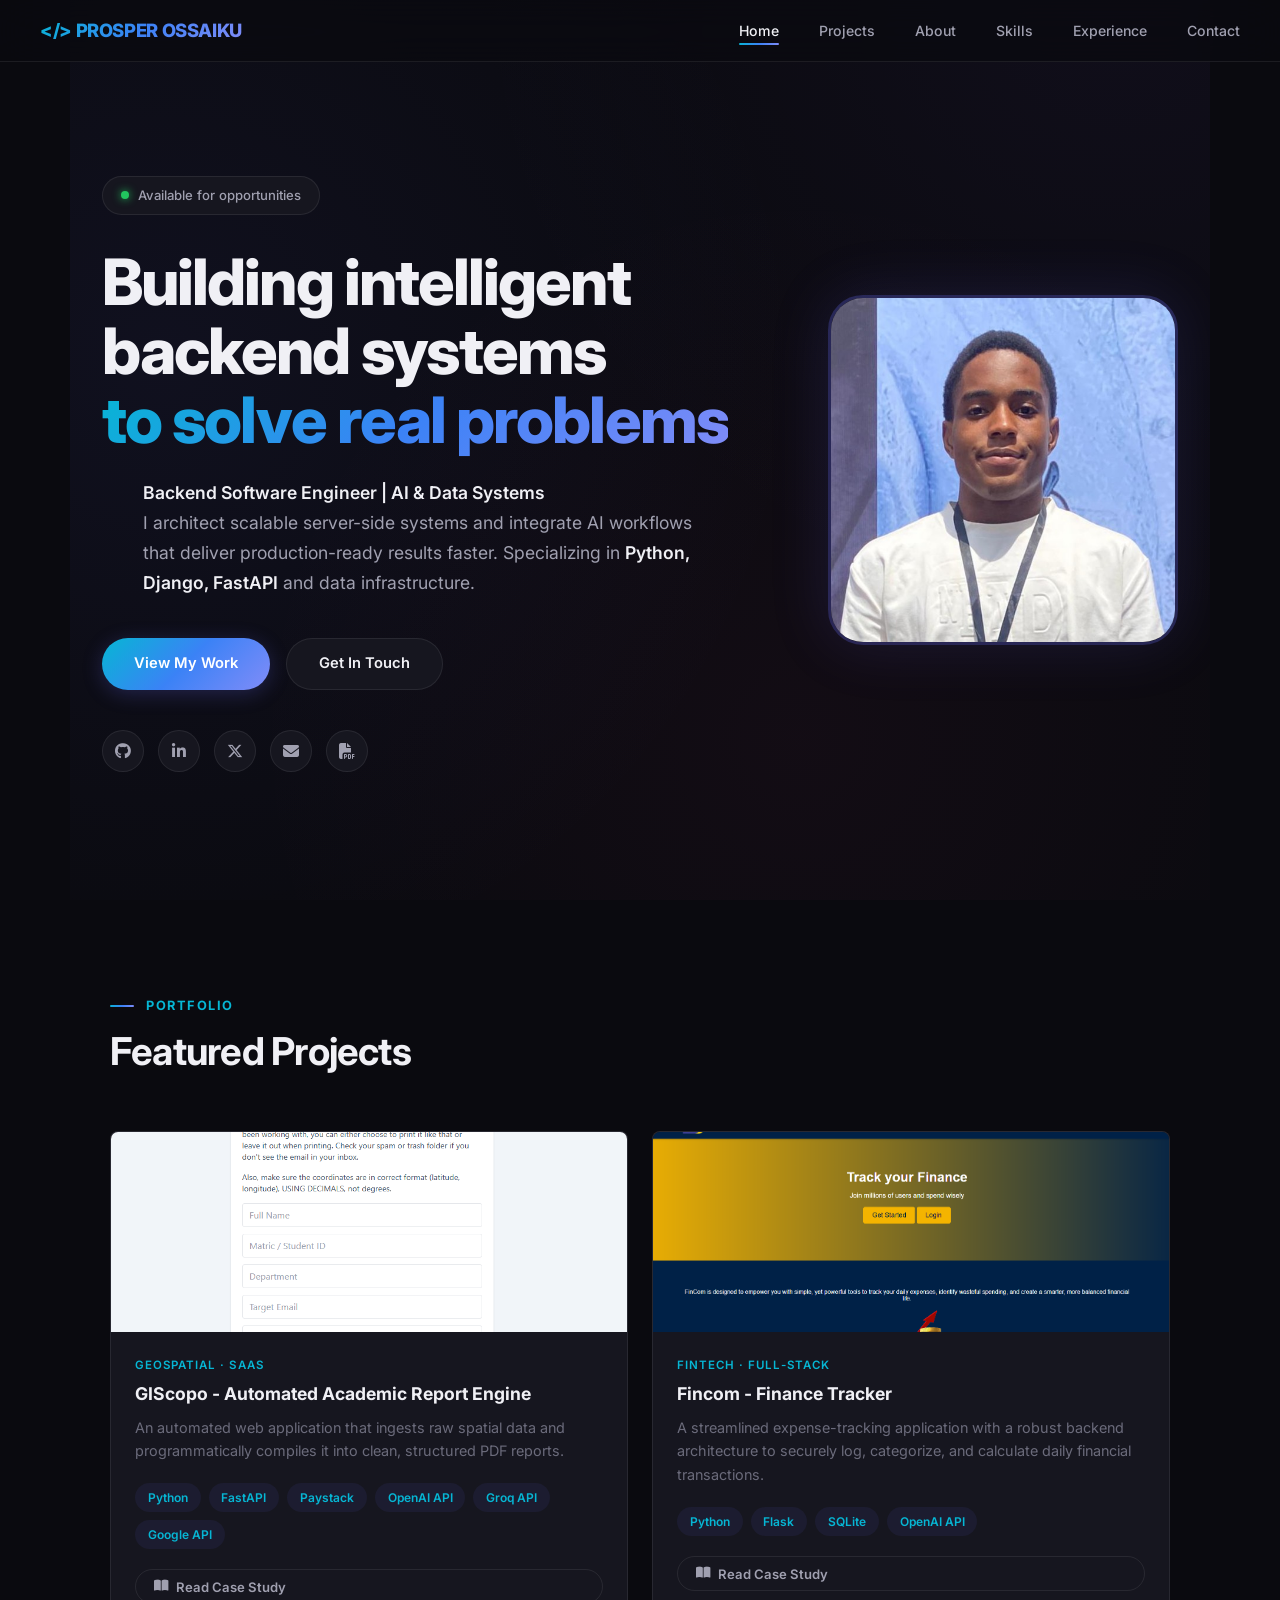
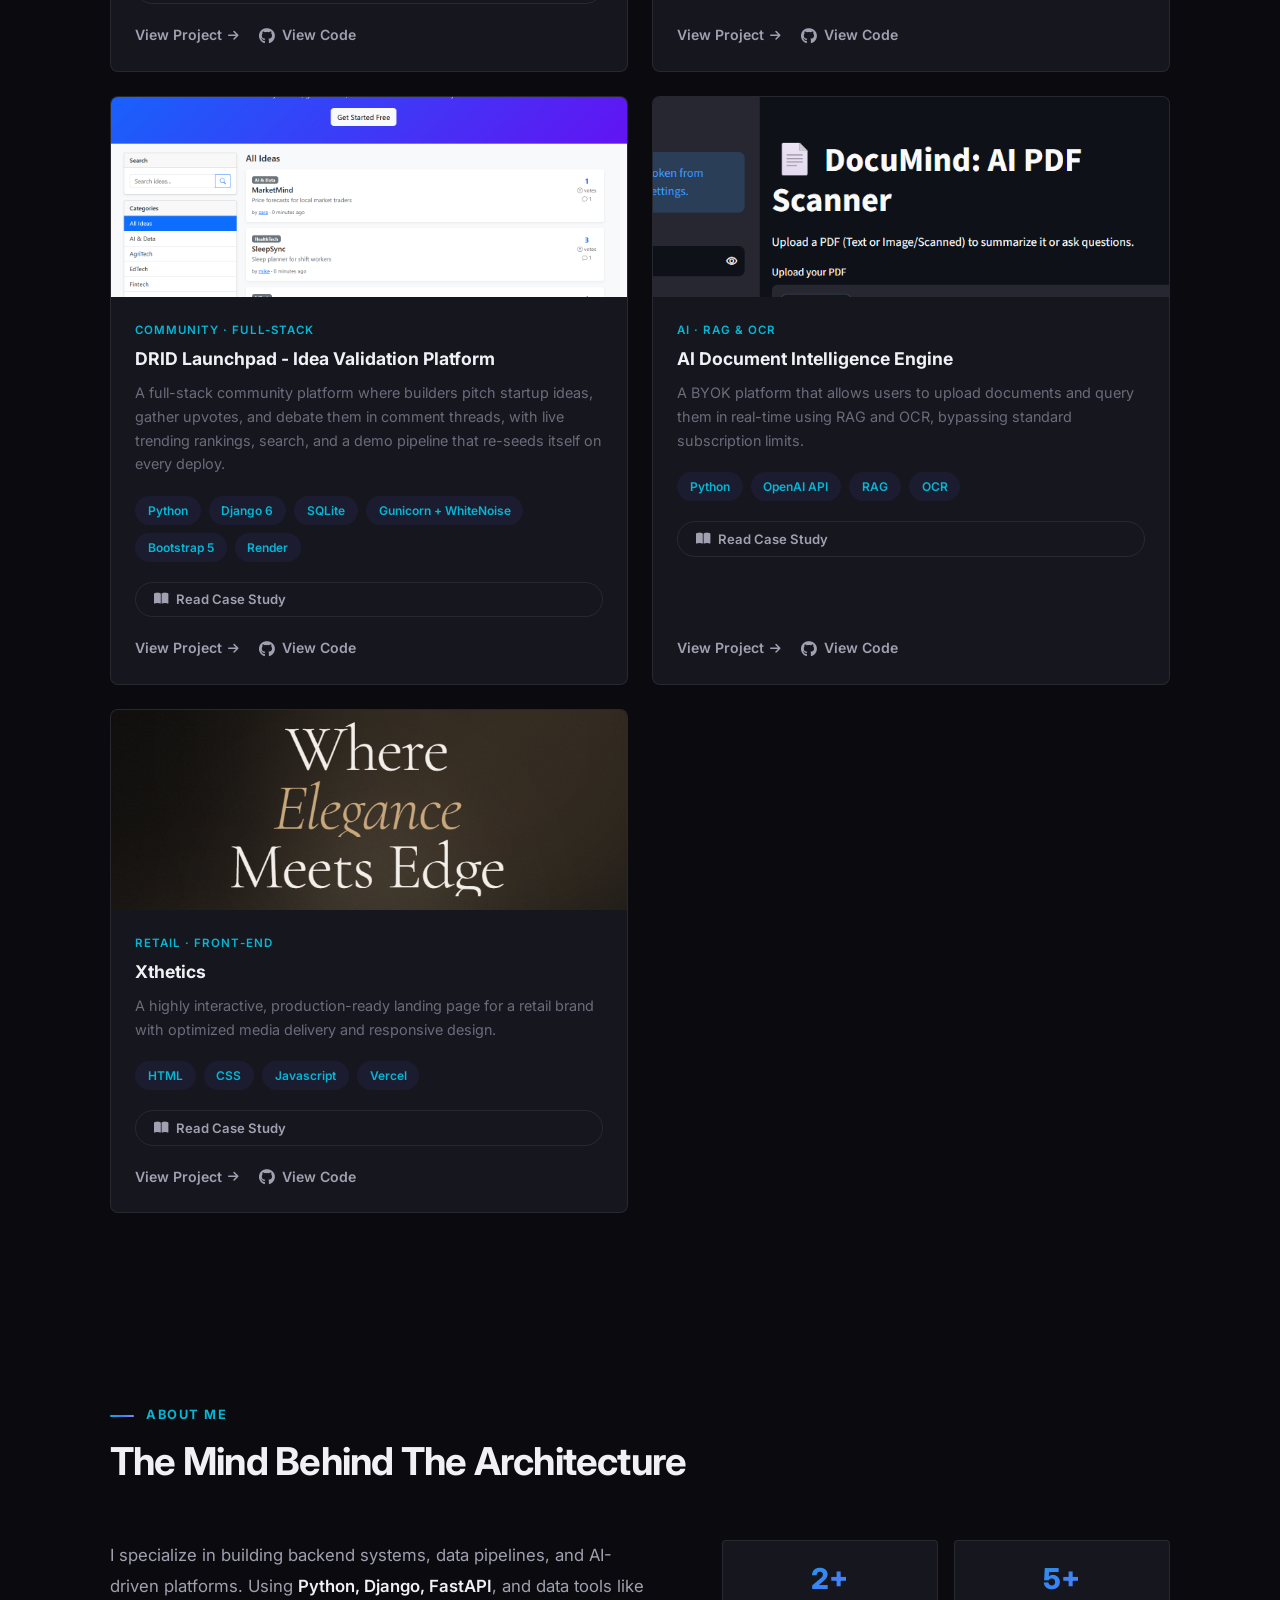
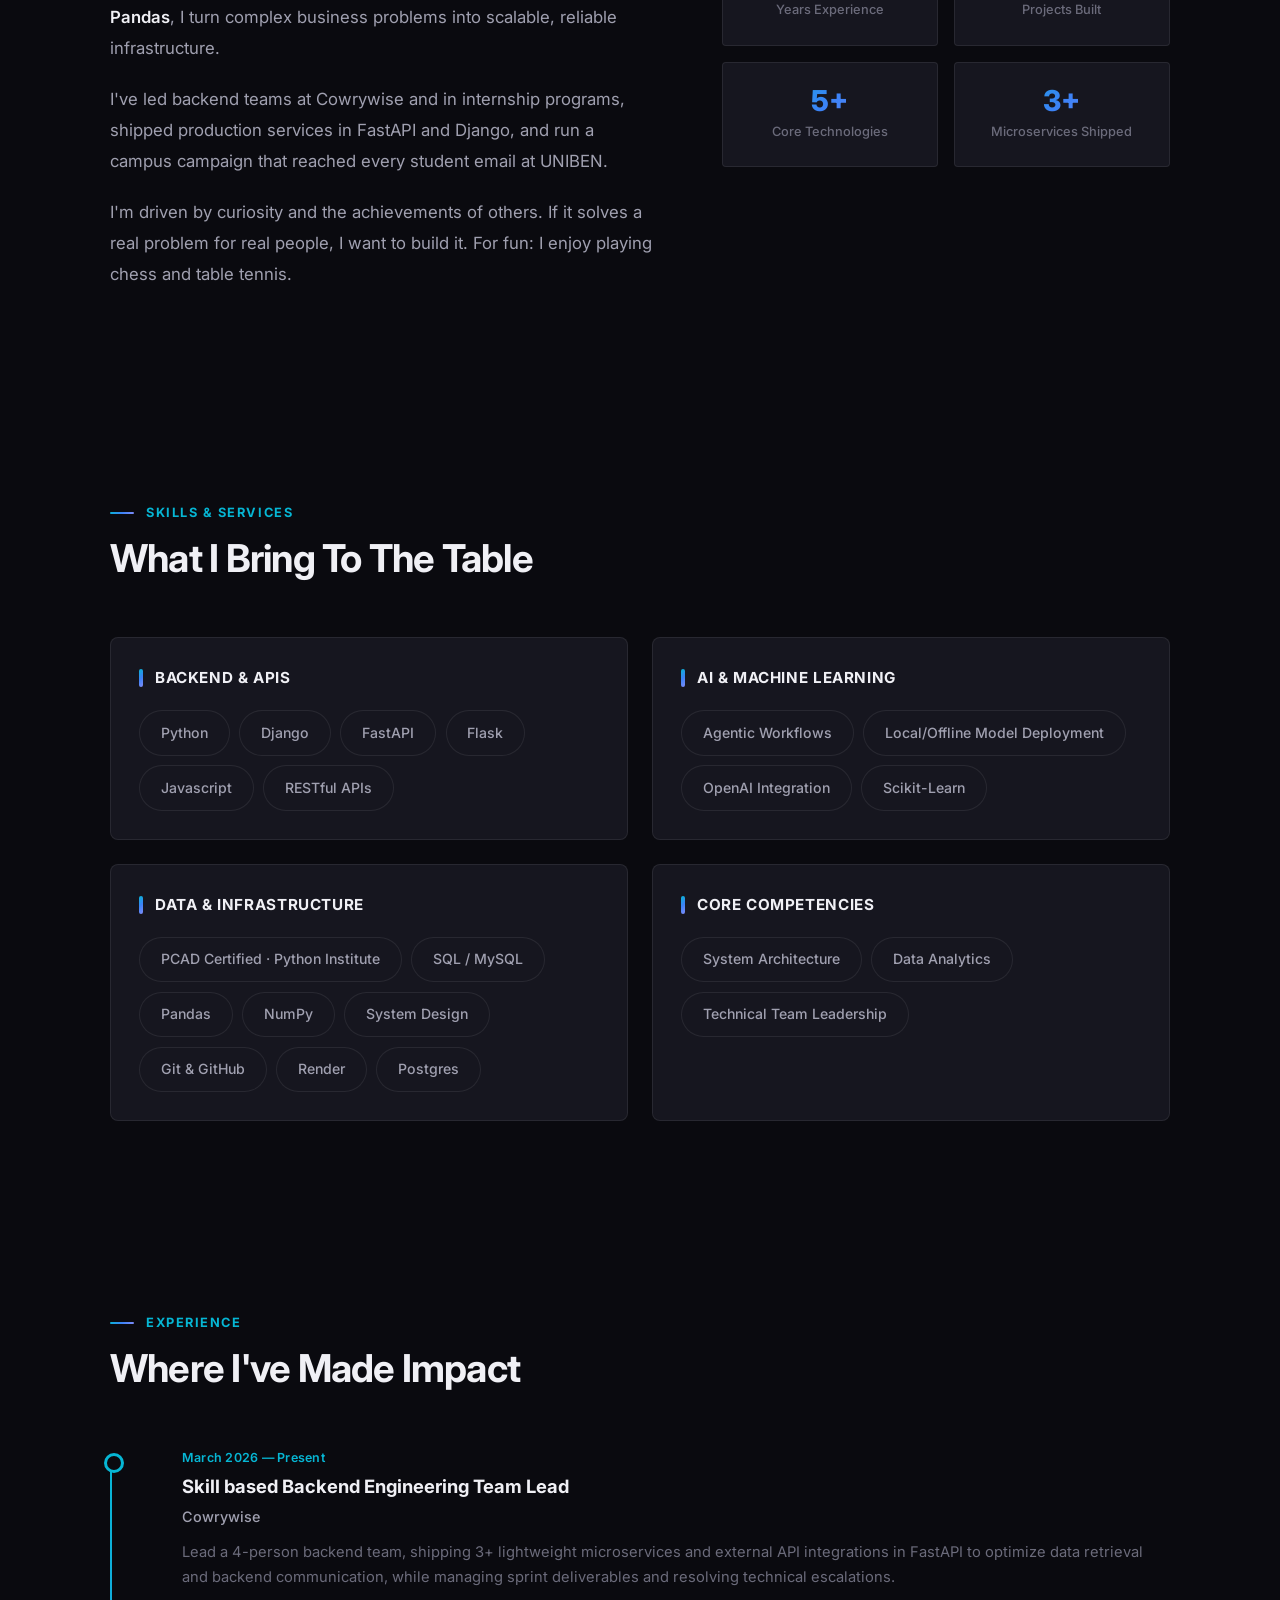
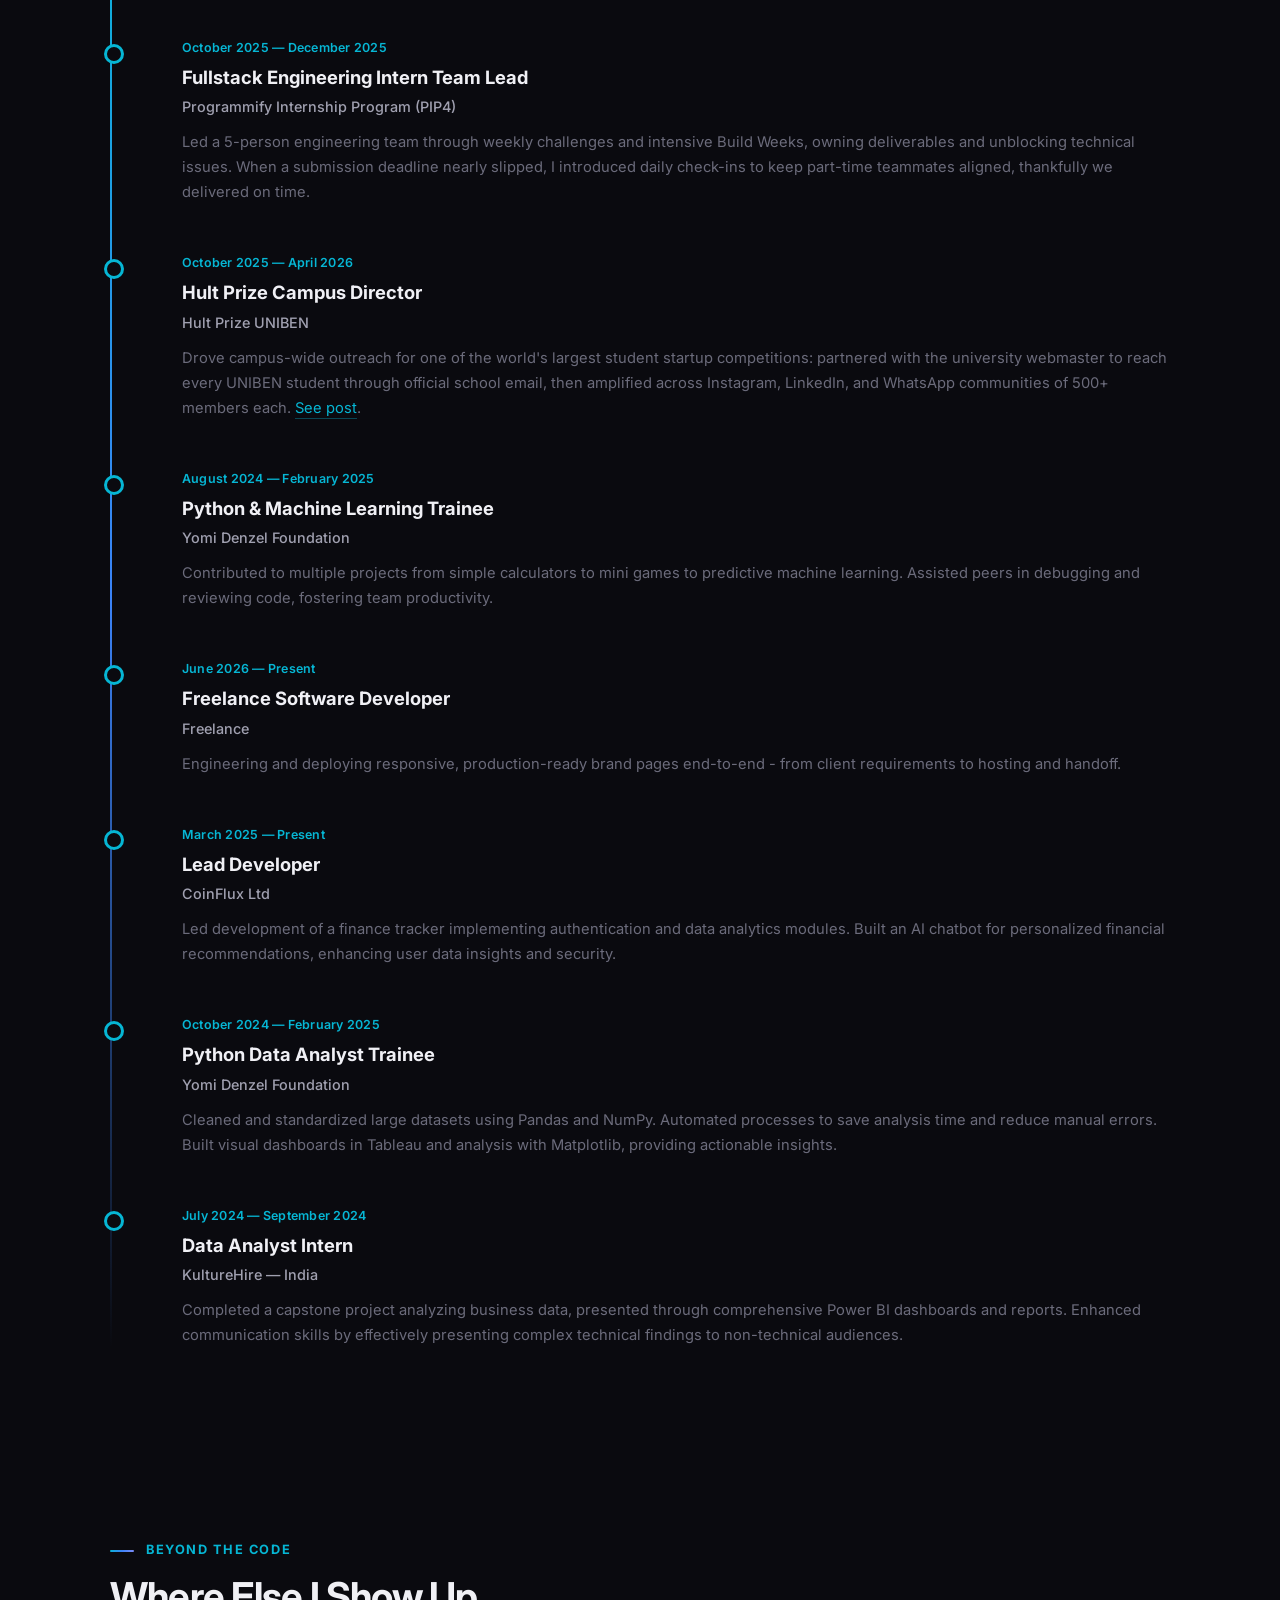
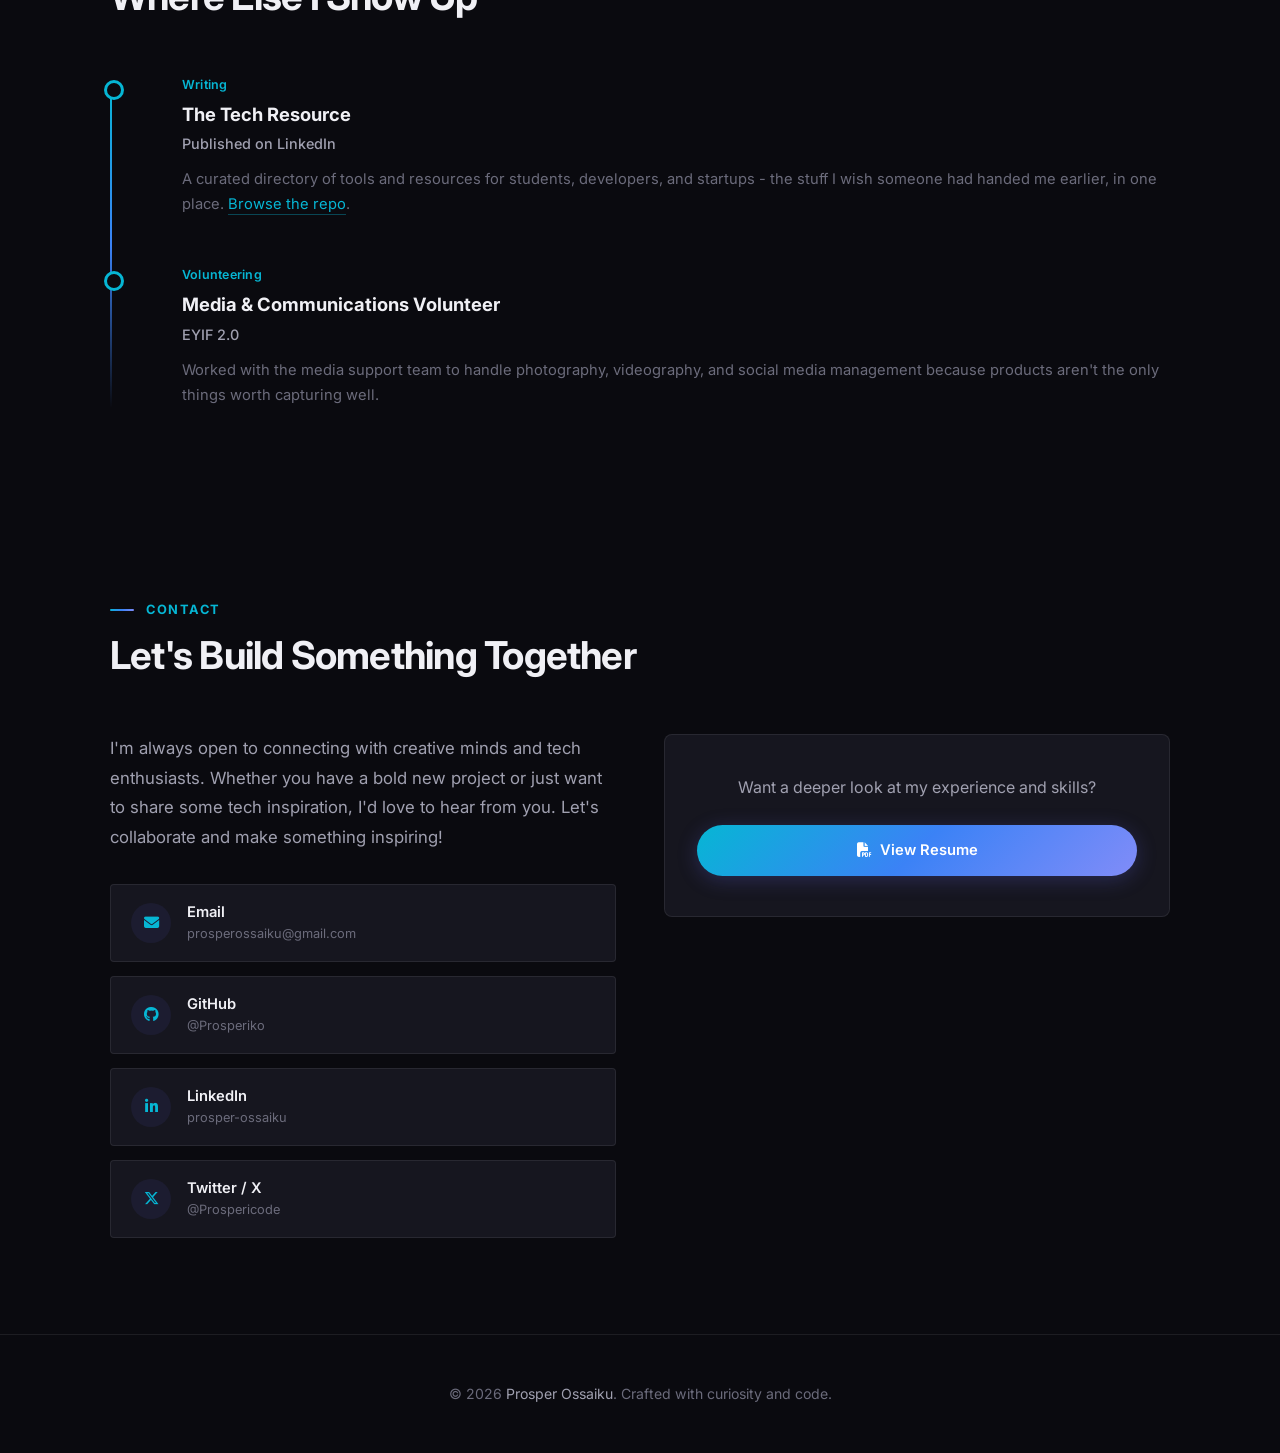
==== commit d13daecb: "updates" ====
--- a/index.html
+++ b/index.html
@@ -499,7 +499,7 @@
                     <h4><i class="fas fa-chart-line"></i> Key Metrics</h4>
                     <div class="metrics-grid">
                         <div class="metric-card">
-                            <div class="metric-value">60%</div>
+                            <div class="metric-value">2s</div>
                             <div class="metric-label">Load Time Reduction</div>
                         </div>
                         <div class="metric-card">
@@ -541,7 +541,7 @@
                     <div class="label">Years Experience</div>
                 </div>
                 <div class="stat-card">
-                    <div class="number">7+</div>
+                    <div class="number">5+</div>
                     <div class="label">Projects Built</div>
                 </div>
                 <div class="stat-card">
@@ -639,7 +639,7 @@
                 <div class="timeline-date">August 2024 — February 2025</div>
                 <div class="timeline-title">Python & Machine Learning Trainee</div>
                 <div class="timeline-company">Yomi Denzel Foundation</div>
-                <div class="timeline-desc">Contributed to multiple projects from simple calculators to mini games to predictive machine learning. Assisted peers in debugging and reviewing code, fostering team productivity and increasing efficiency.</div>
+                <div class="timeline-desc">Contributed to multiple projects from simple calculators to mini games to predictive machine learning. Assisted peers in debugging and reviewing code, fostering team productivity.</div>
             </div>
 
             <div class="timeline-item reveal">
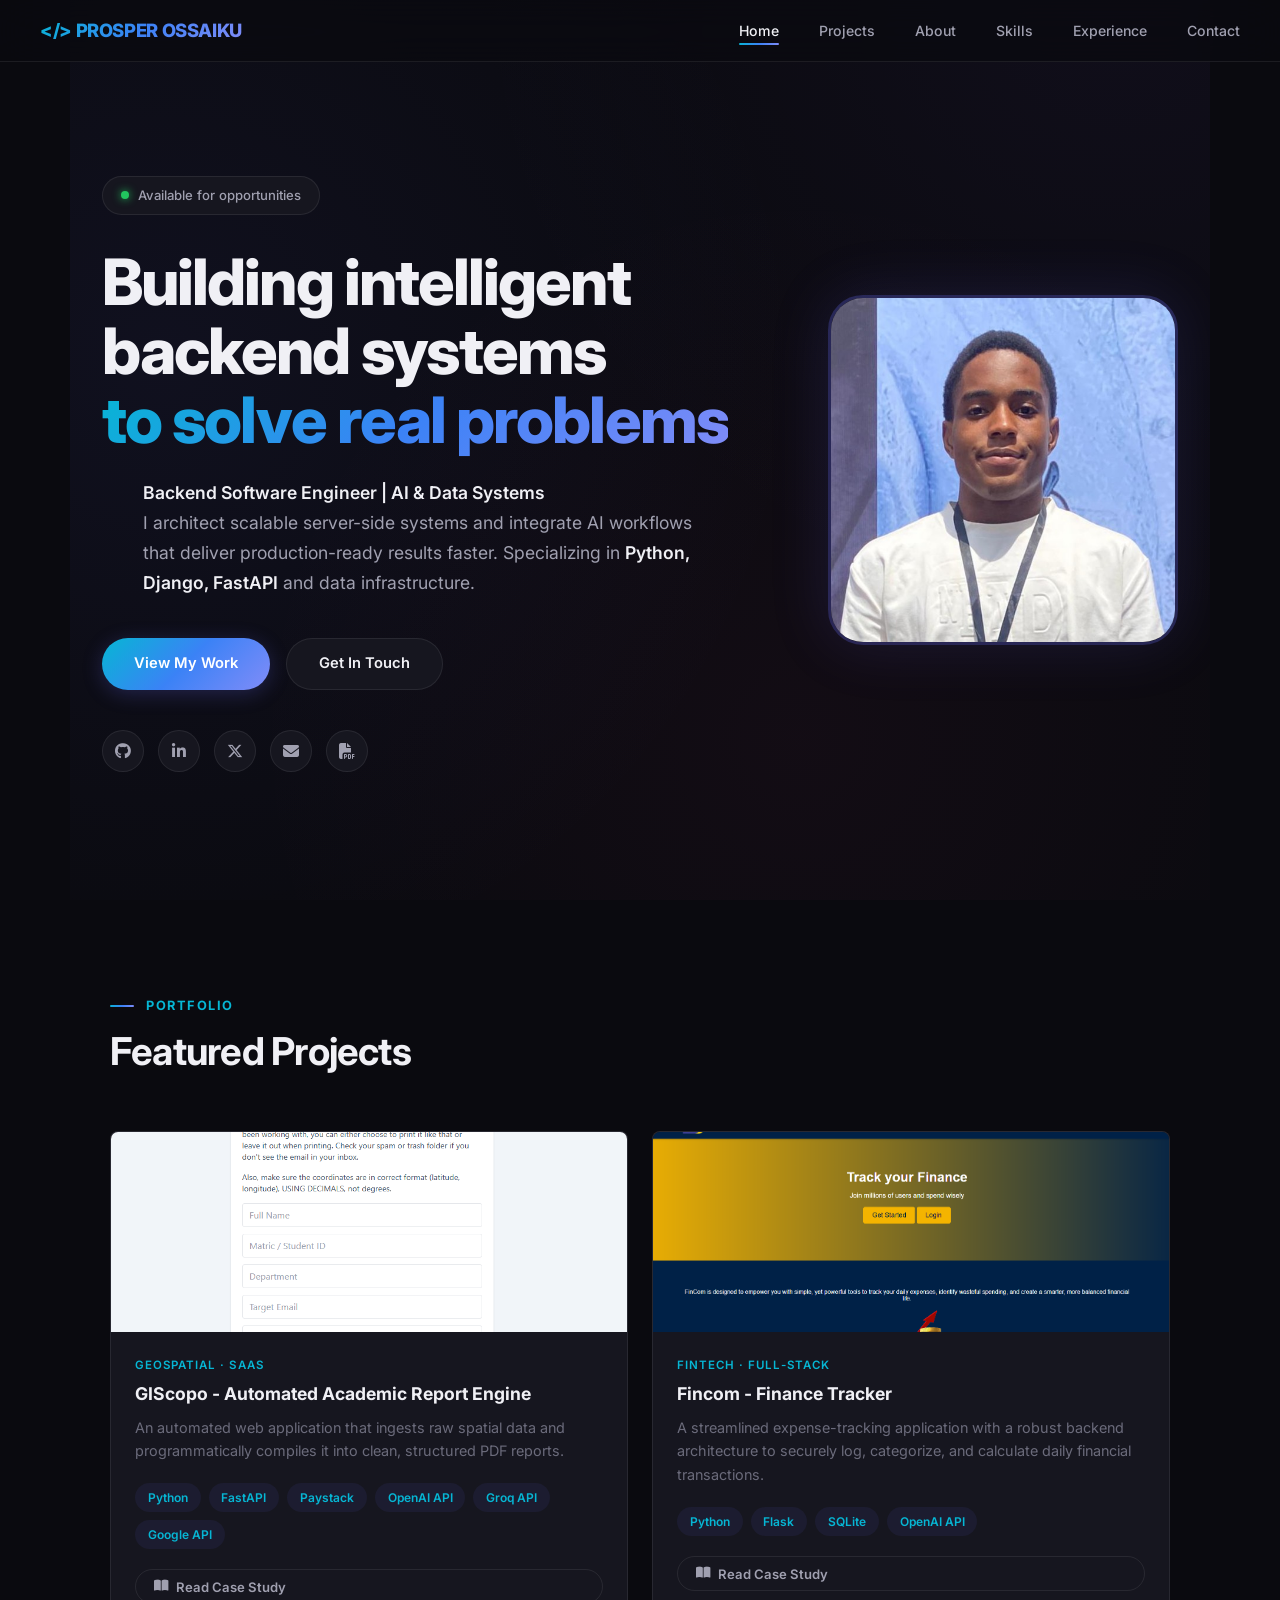
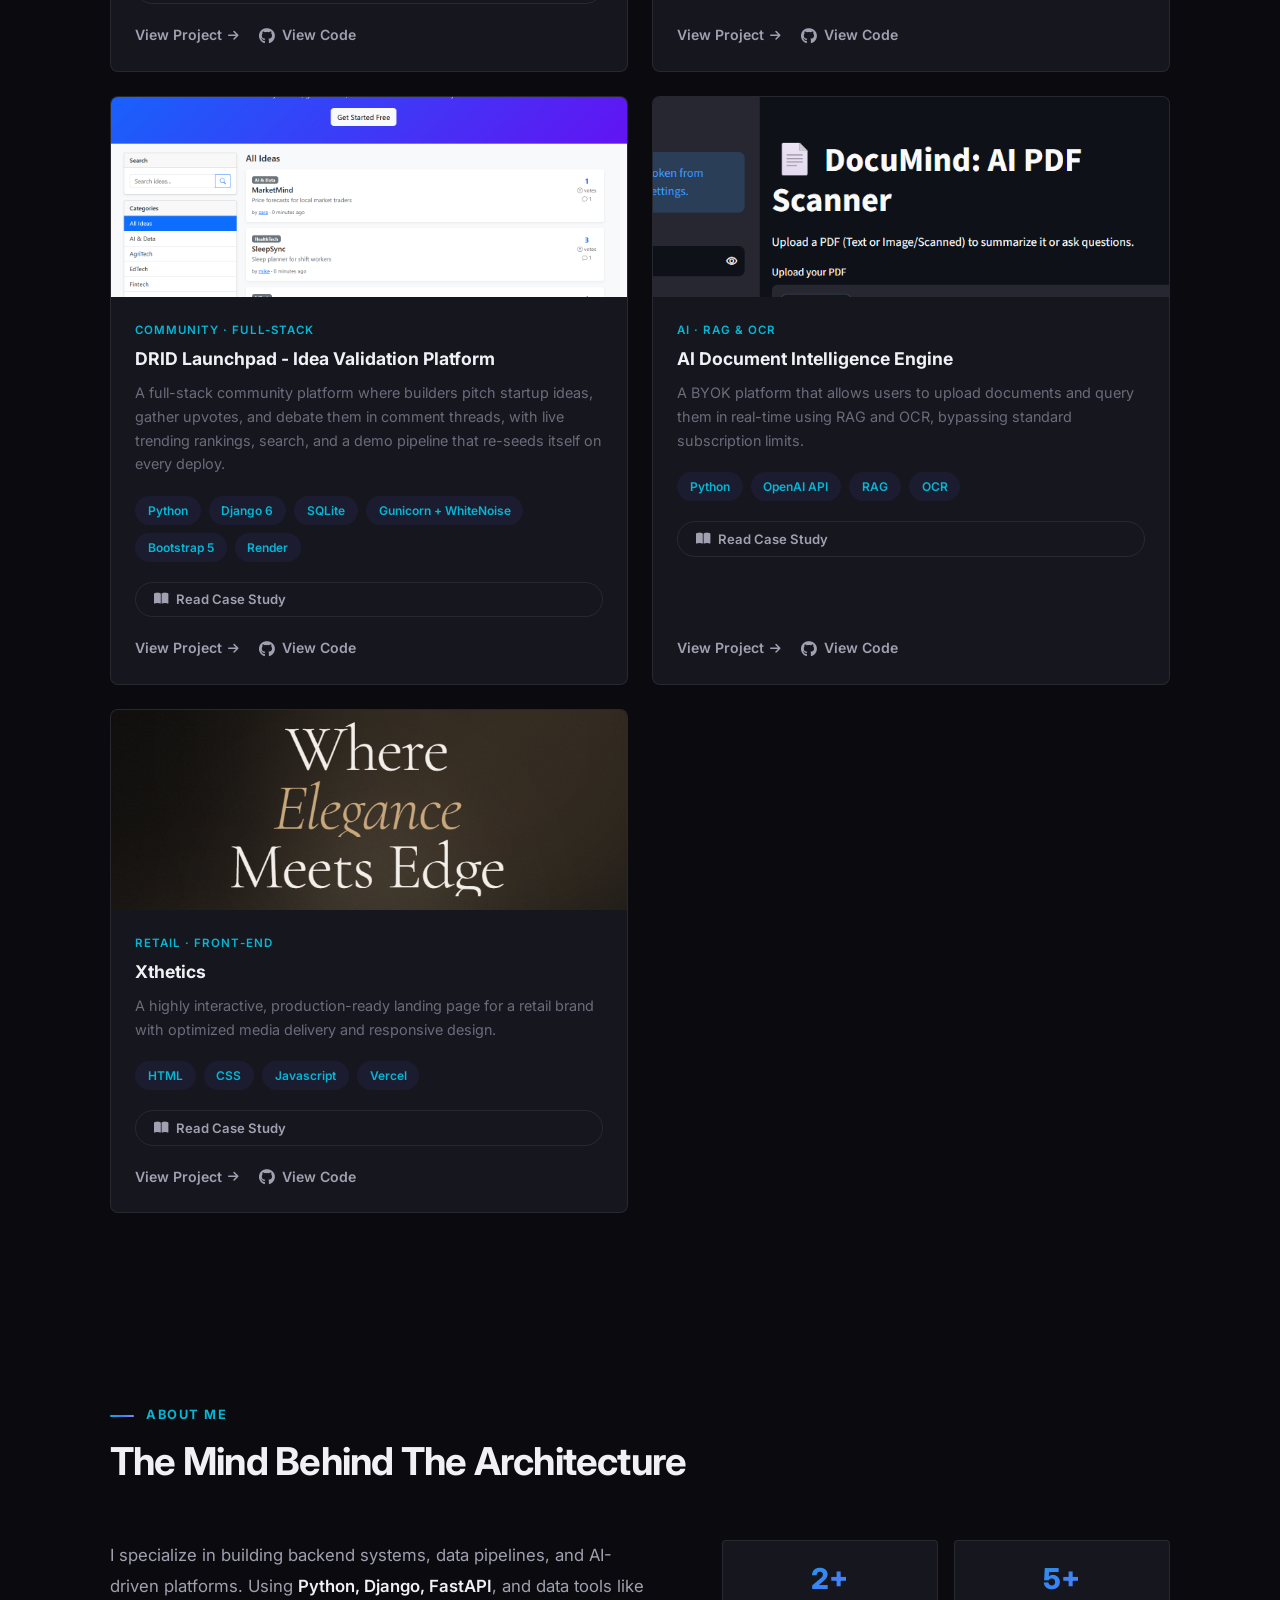
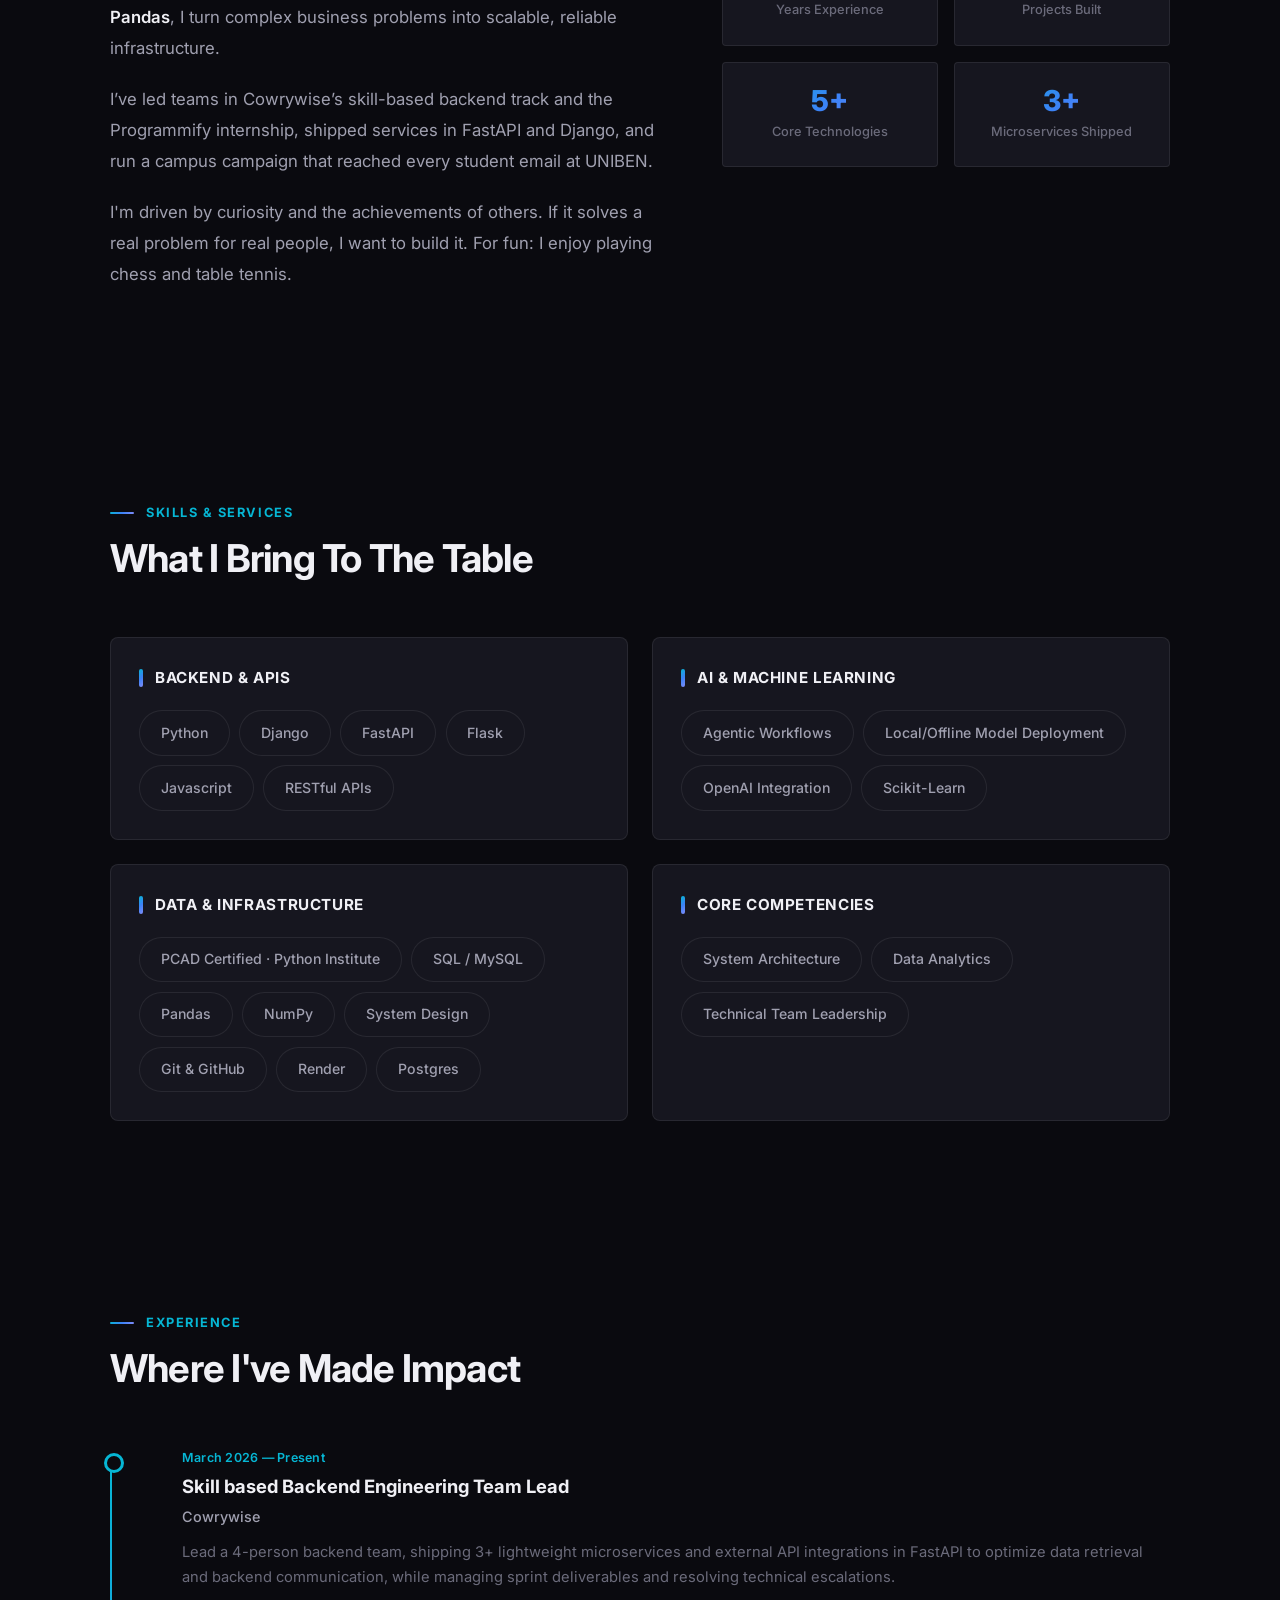
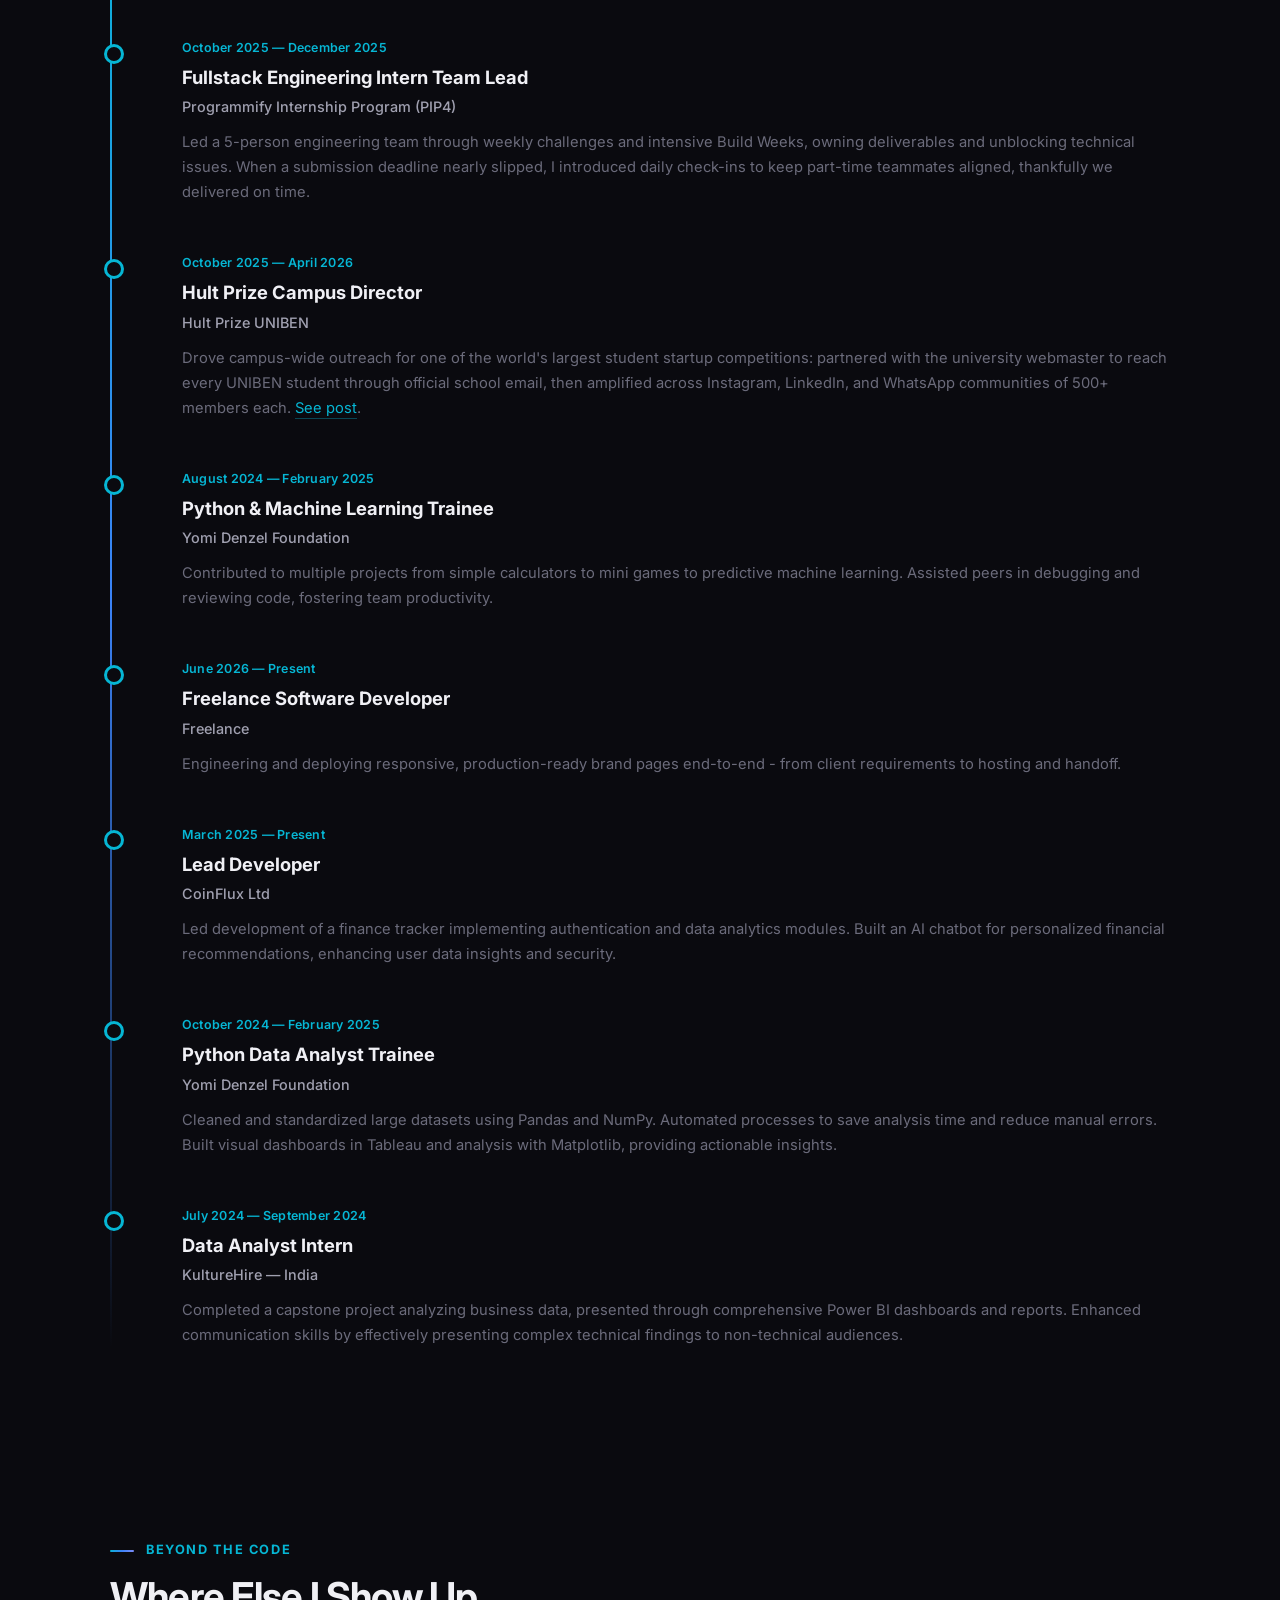
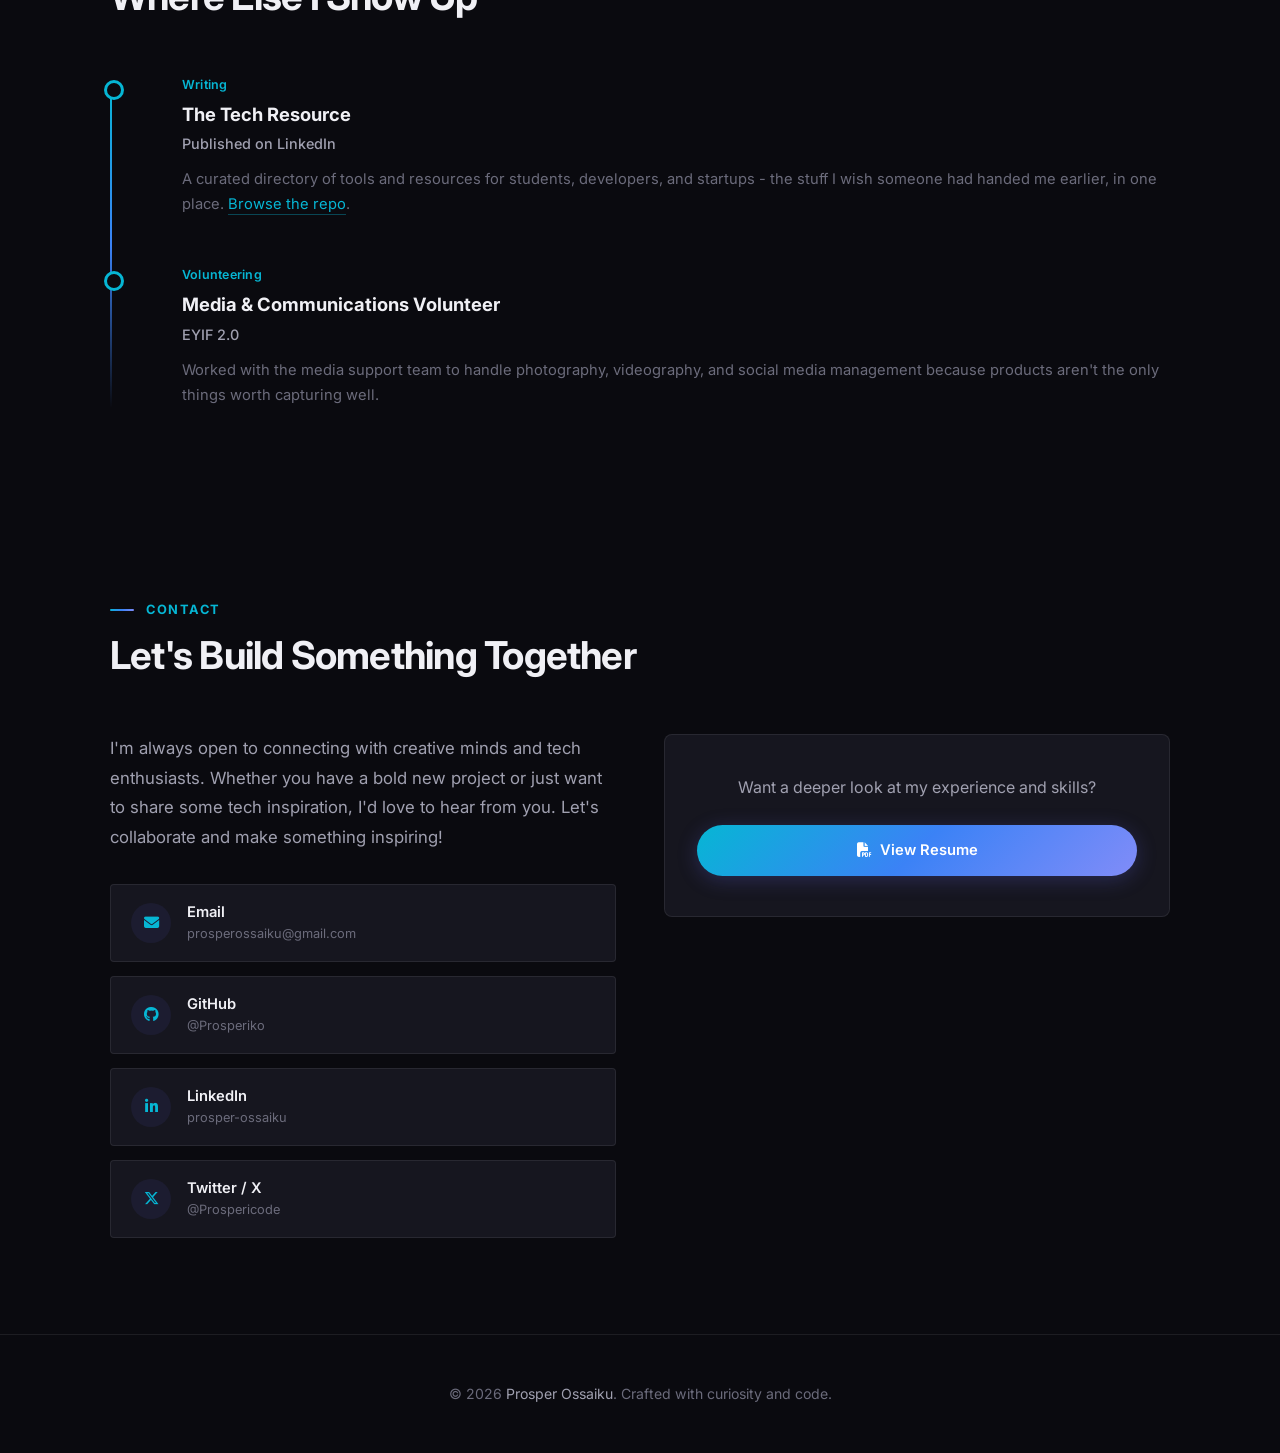
==== commit 4b213fdf: "updates" ====
--- a/index.html
+++ b/index.html
@@ -531,7 +531,7 @@
 
                 <p>I specialize in building backend systems, data pipelines, and AI-driven platforms. Using <strong>Python, Django, FastAPI</strong>, and data tools like <strong>Pandas</strong>, I turn complex business problems into scalable, reliable infrastructure.</p>
 
-                <p>I've led backend teams at Cowrywise and in internship programs, shipped production services in FastAPI and Django, and run a campus campaign that reached every student email at UNIBEN.</p>
+                <p>I’ve led teams in Cowrywise’s skill-based backend track and the Programmify internship, shipped services in FastAPI and Django, and run a campus campaign that reached every student email at UNIBEN.</p>
 
                 <p>I'm driven by curiosity and the achievements of others. If it solves a real problem for real people, I want to build it. For fun: I enjoy playing chess and table tennis.</p>
             </div>
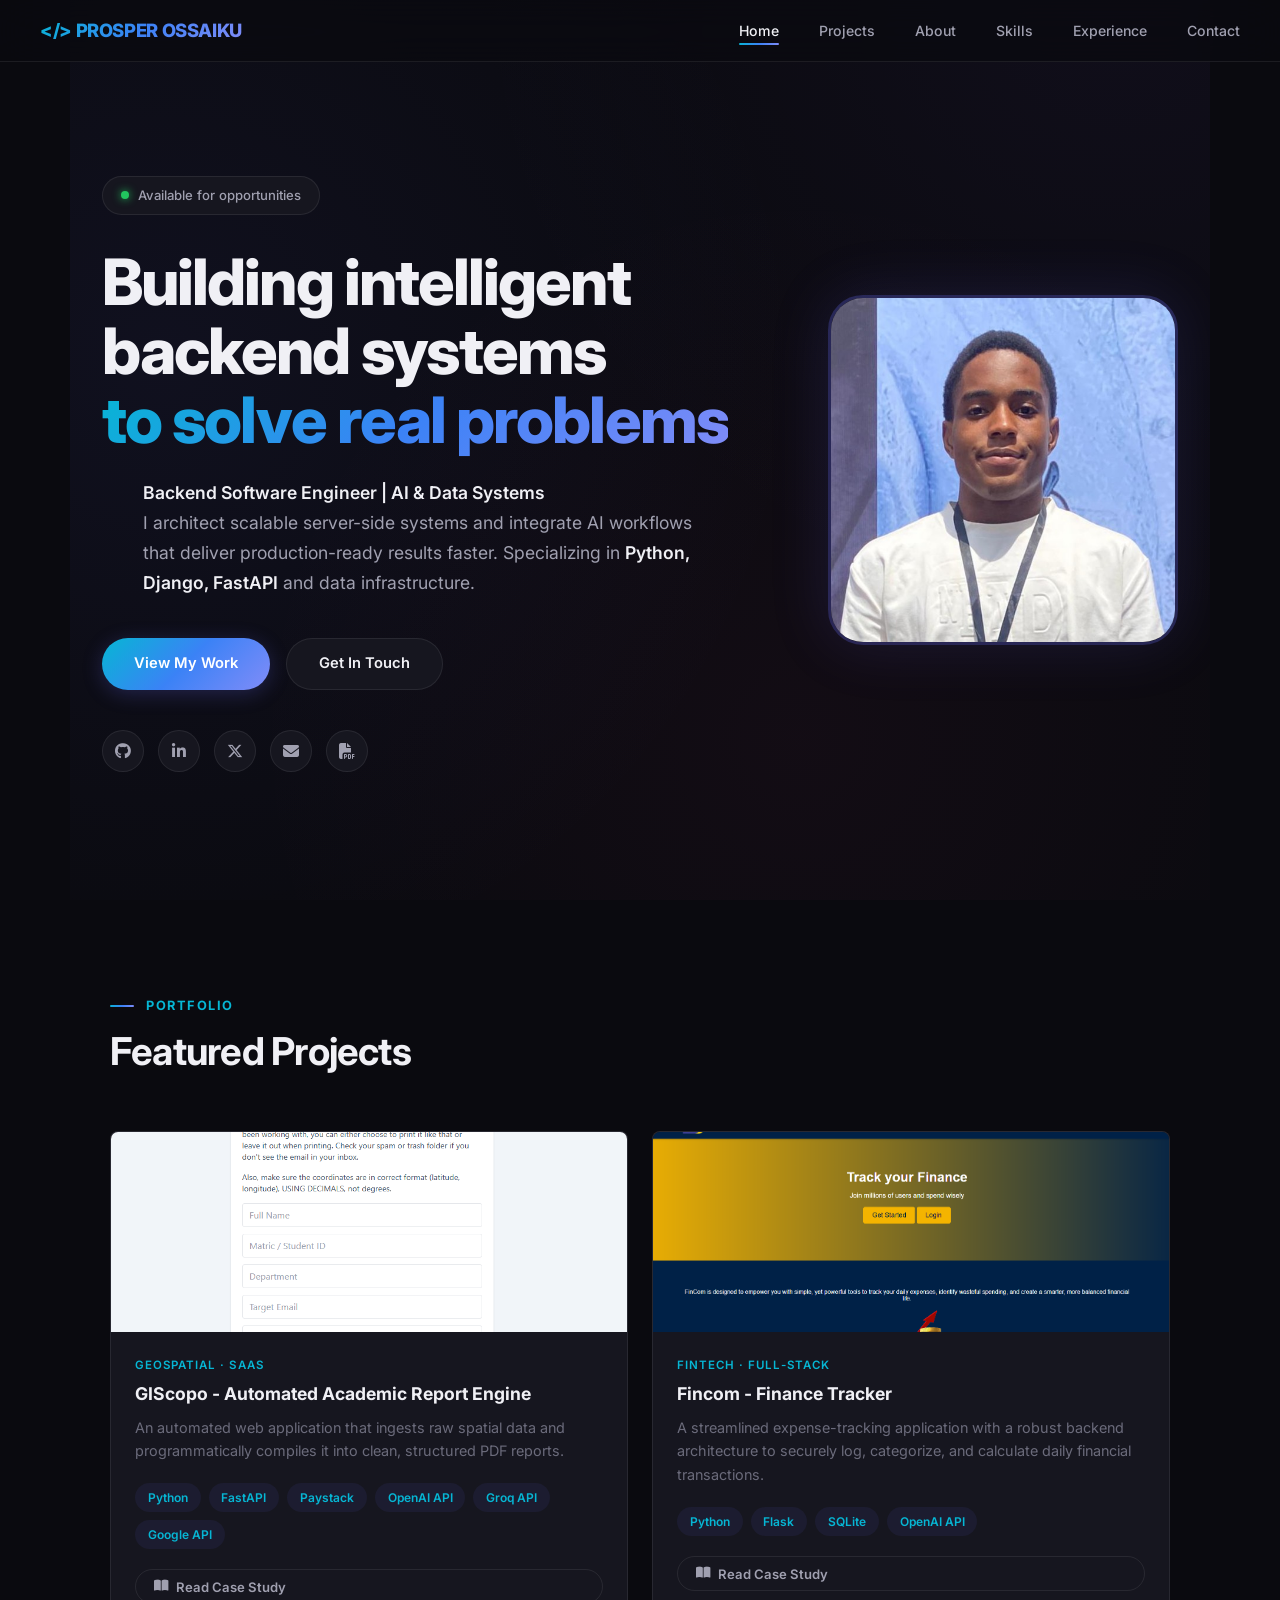
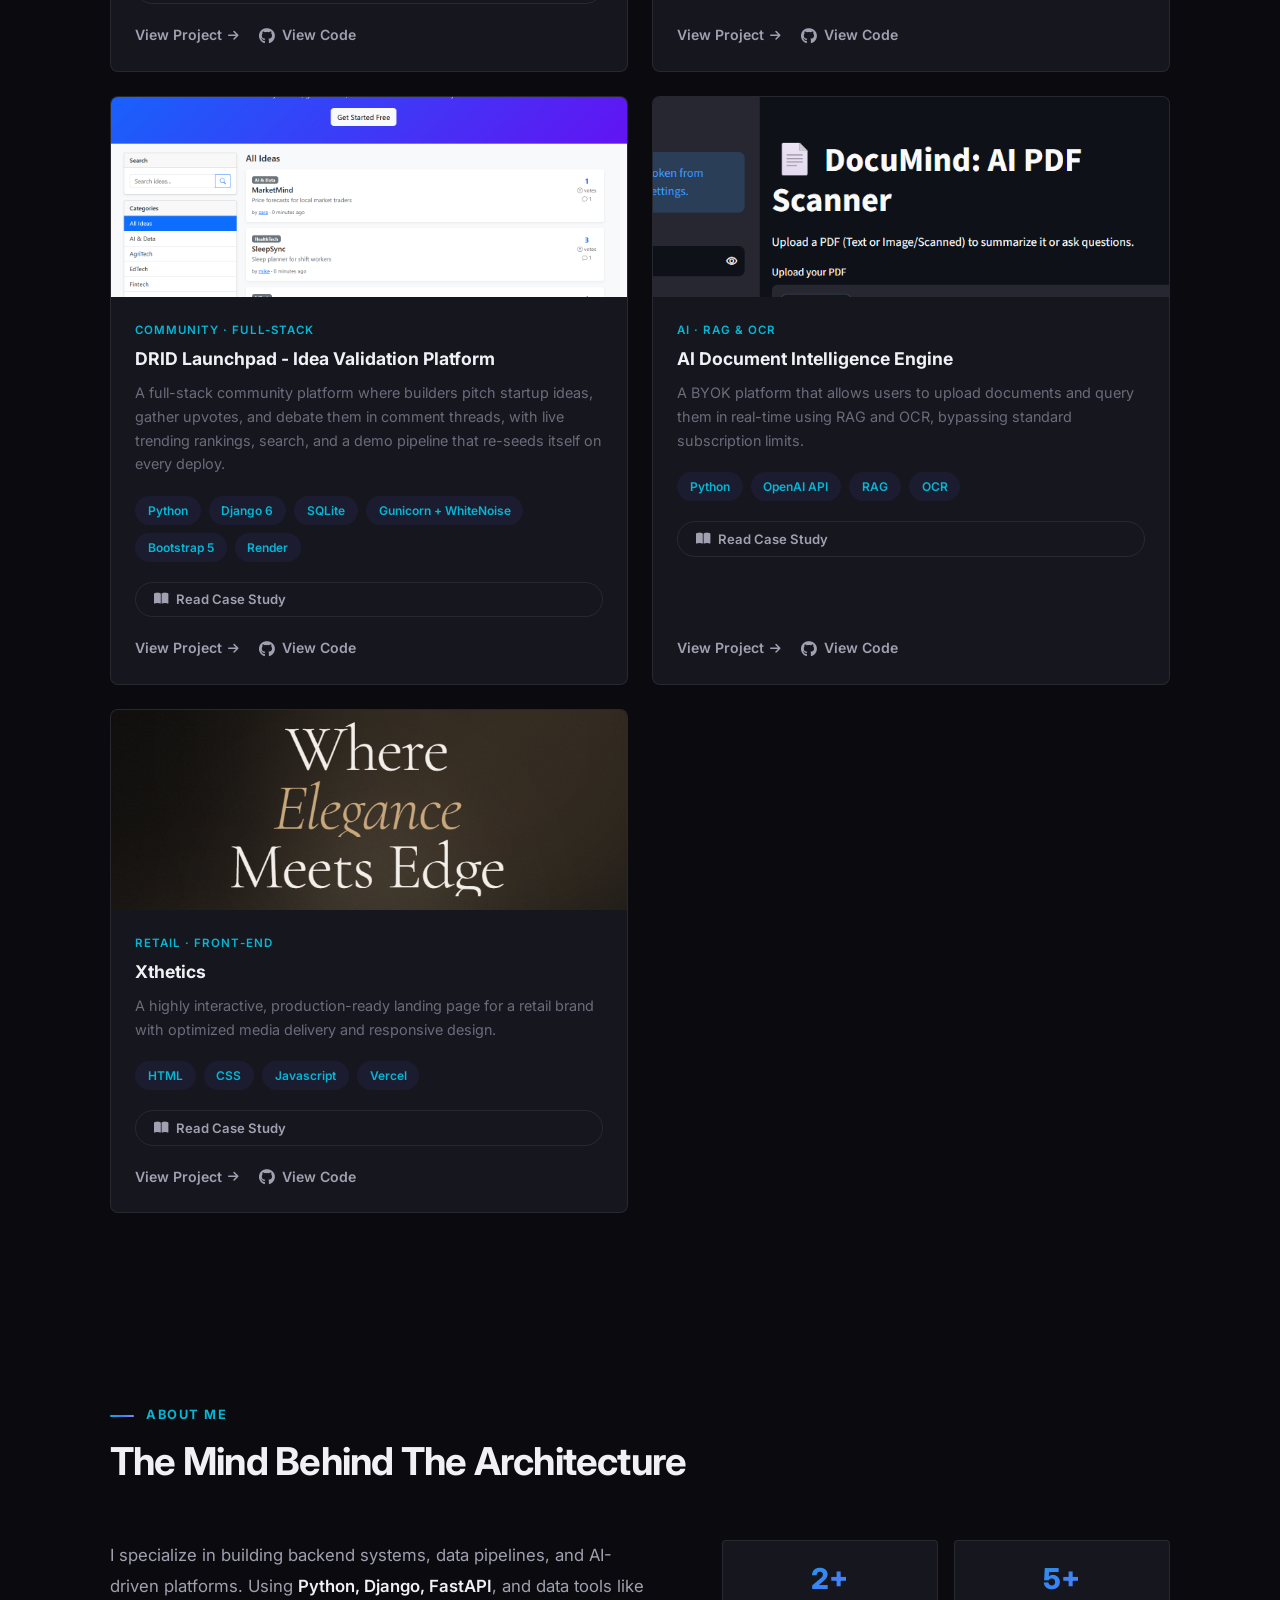
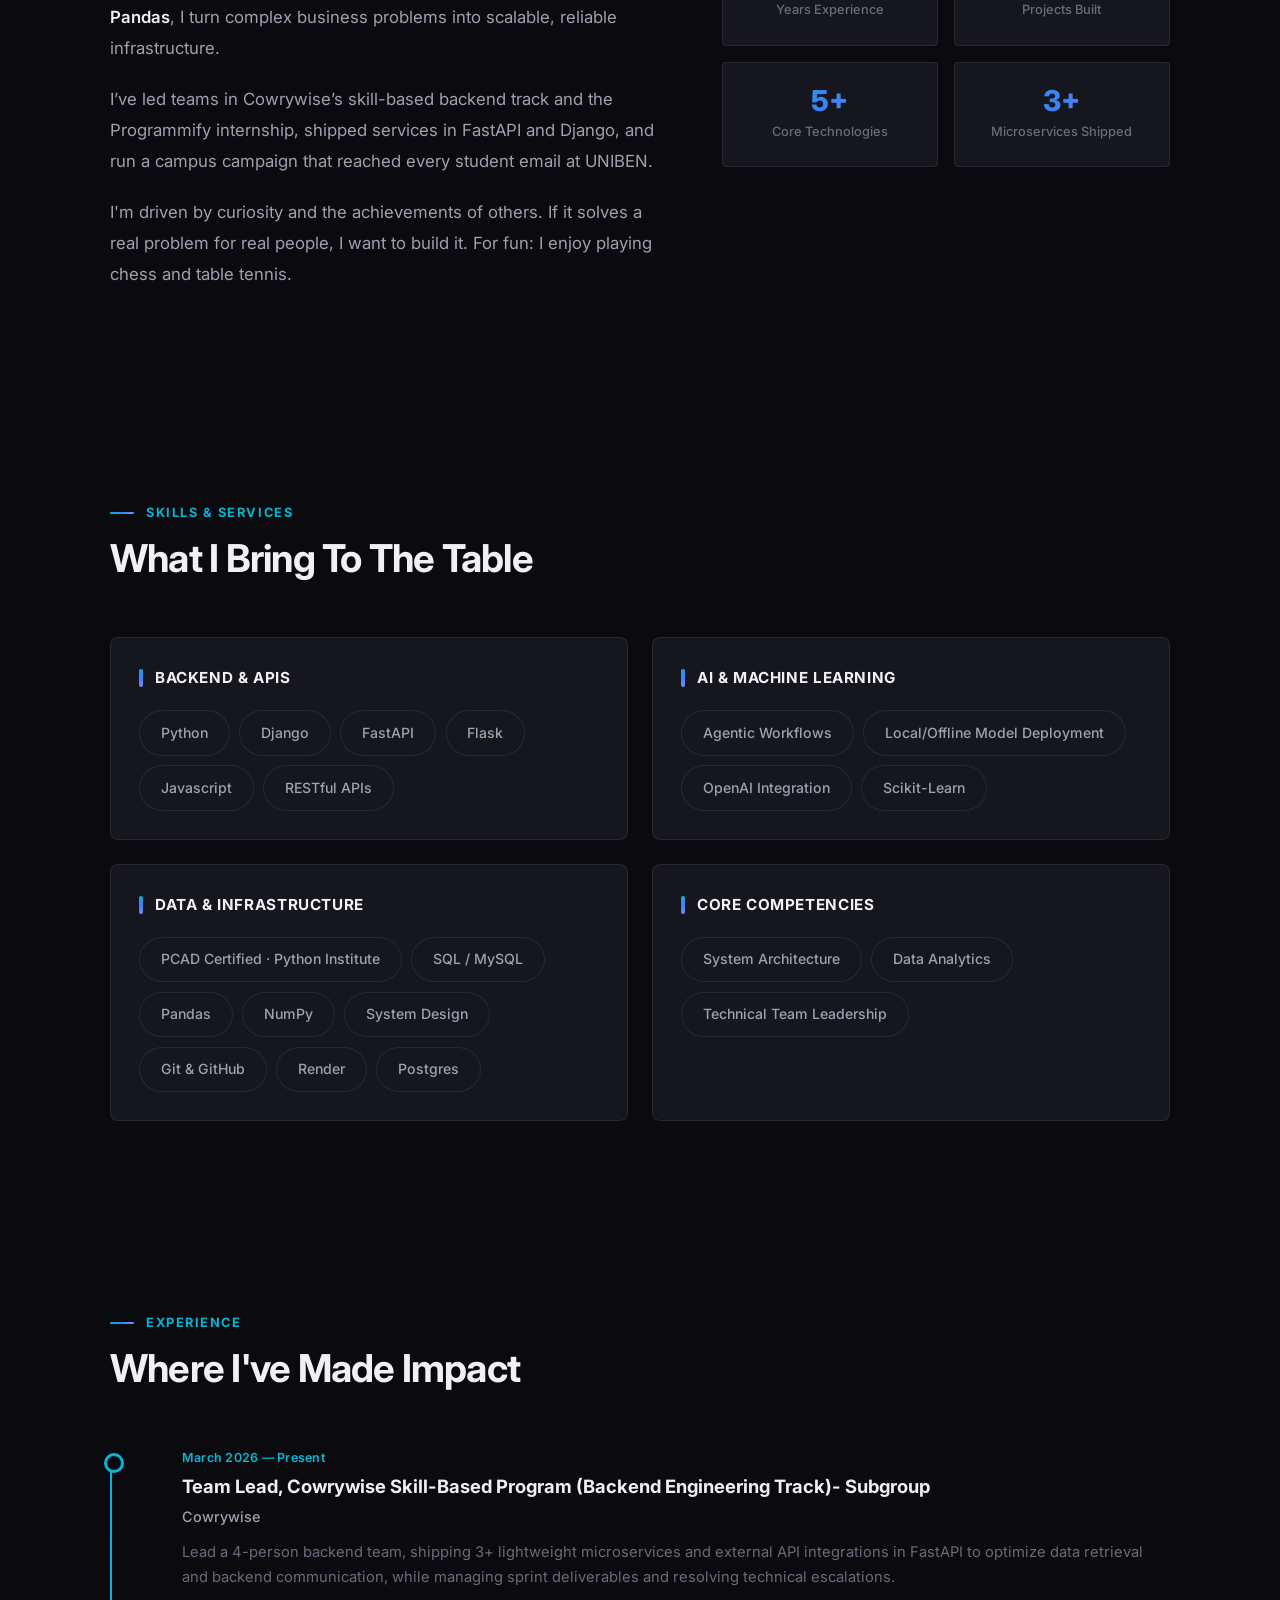
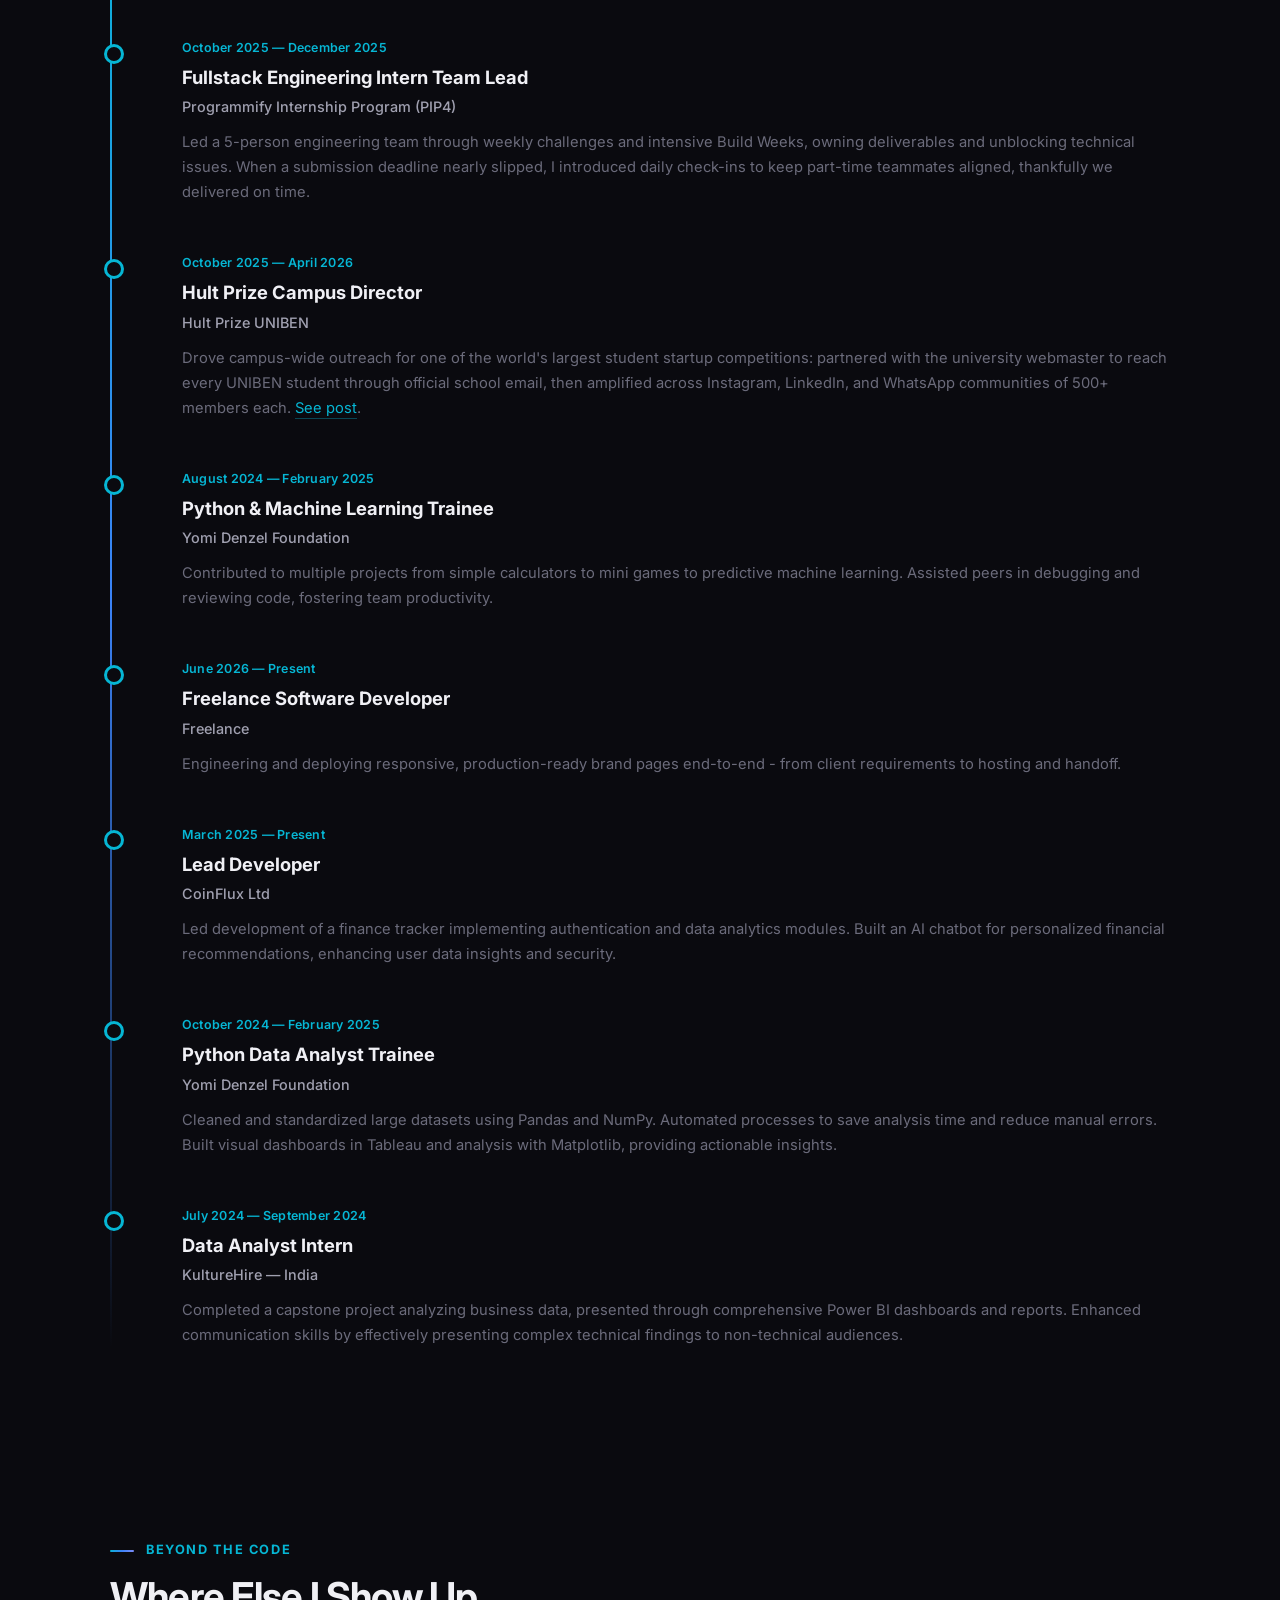
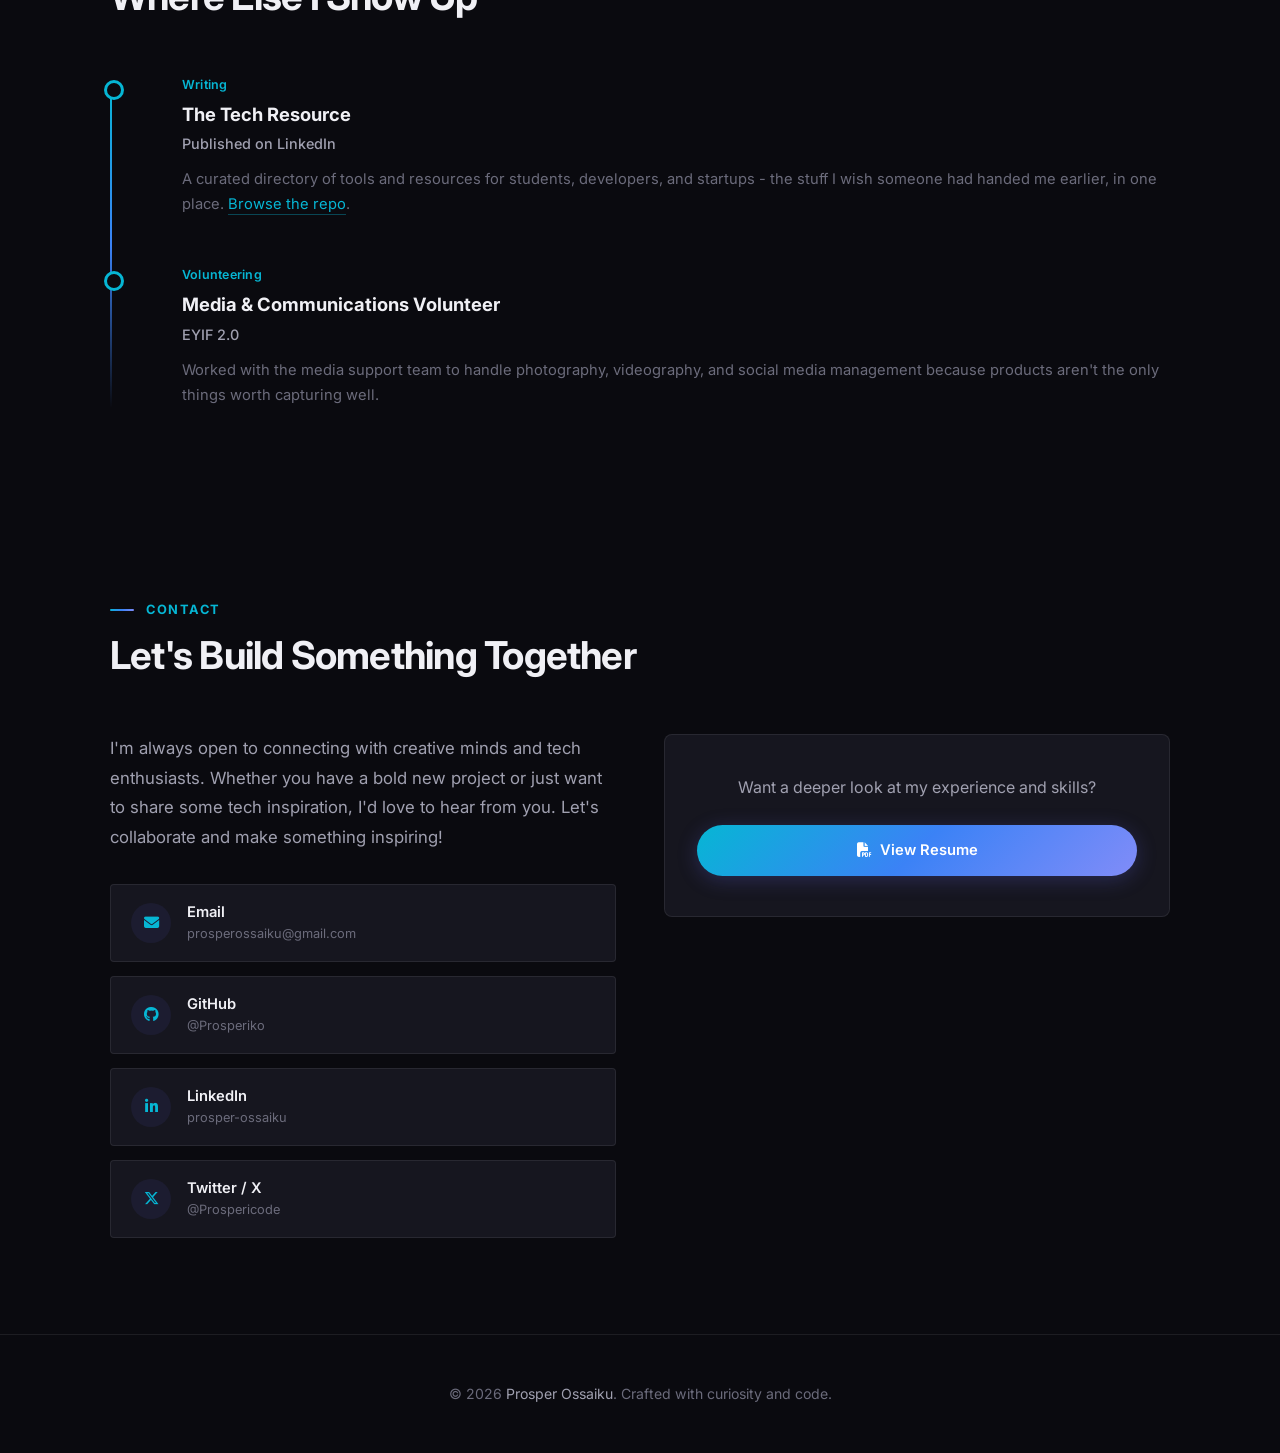
==== commit 23e255b7: "updates" ====
--- a/index.html
+++ b/index.html
@@ -616,7 +616,7 @@
         <div class="timeline">
             <div class="timeline-item reveal">
                 <div class="timeline-date">March 2026 — Present</div>
-                <div class="timeline-title">Skill based Backend Engineering Team Lead</div>
+                <div class="timeline-title">Team Lead, Cowrywise Skill-Based Program (Backend Engineering Track)- Subgroup</div>
                 <div class="timeline-company">Cowrywise</div>
                 <div class="timeline-desc">Lead a 4-person backend team, shipping 3+ lightweight microservices and external API integrations in FastAPI to optimize data retrieval and backend communication, while managing sprint deliverables and resolving technical escalations.</div>
             </div>
